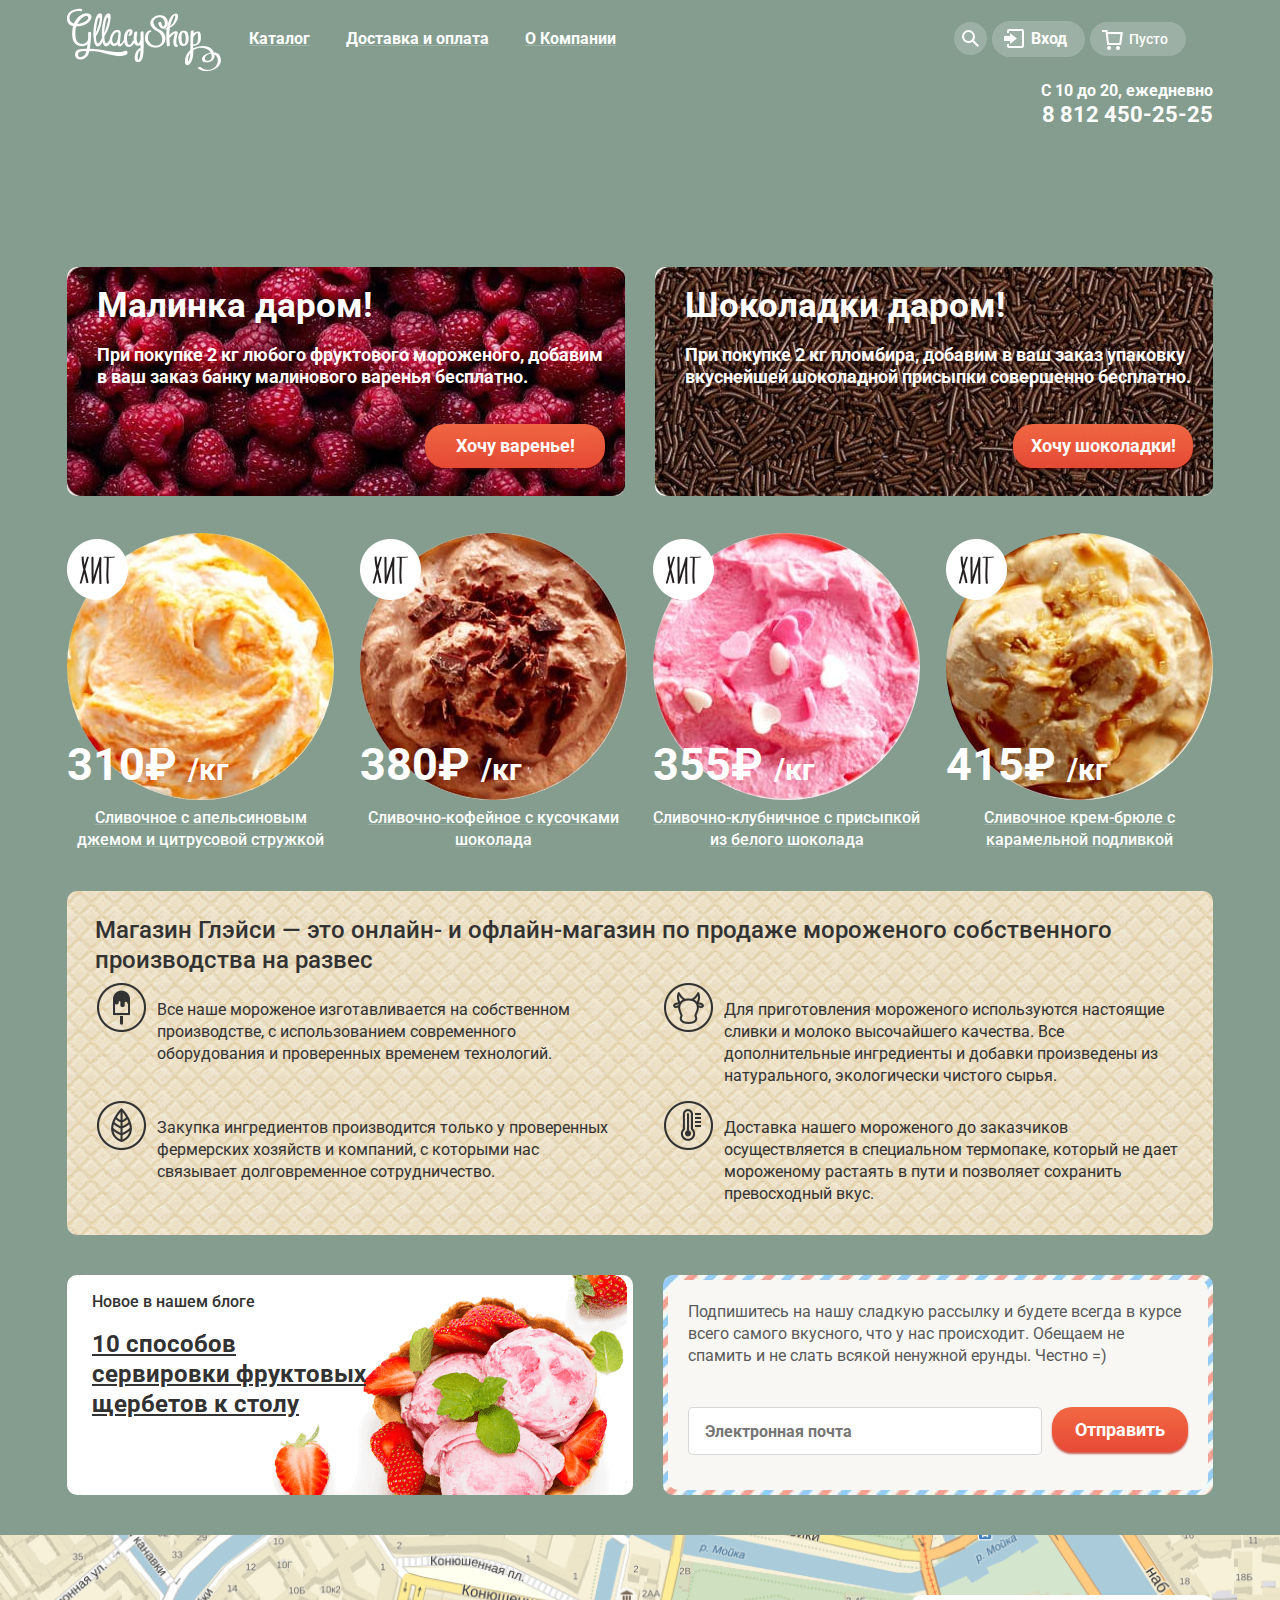
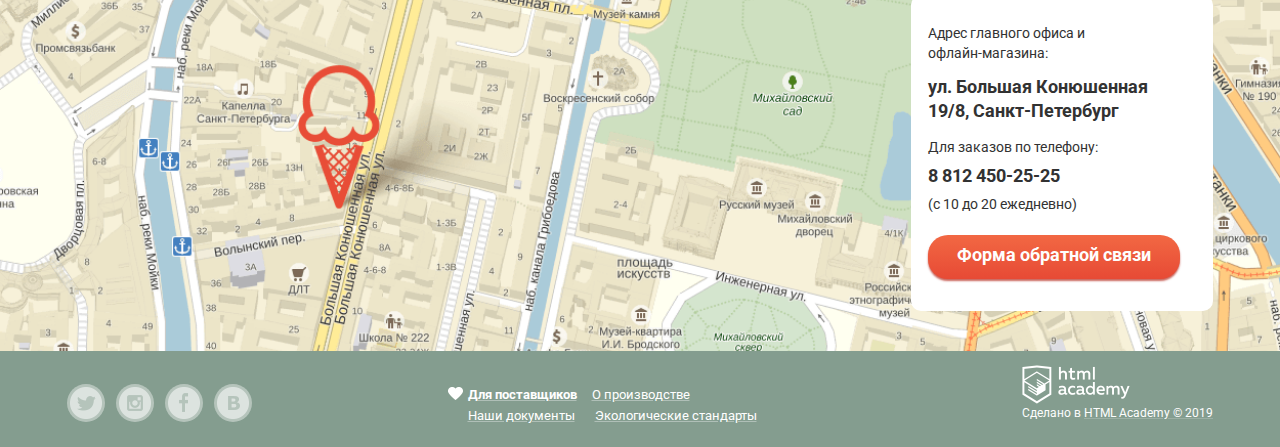
==== index.html @ c8b67b0b "Добавляет стилизацию выпадающего меню полной корзины" ====
<!DOCTYPE html>
<html lang="ru">

<head>
  <meta charset="utf-8">
  <title>HTML Academy: Глейси</title>
  <link href="https://fonts.googleapis.com/css?family=Roboto:400,500,700&display=swap&subset=cyrillic" rel="stylesheet">
  <link href="css/normalize.css" rel="stylesheet">
  <link href="css/style.css" rel="stylesheet">
</head>

<body>
  <header class="main-header">
    <h2 class="visually-hidden">Секция хедера</h2>
    <div class="container">
      <nav class="main-navigation">
        <a class="main-header-logo" href="#">
          <img src="img/logo.png" width="154" height="64" alt="Глейси">
        </a>
        <ul class="site-navigation">
          <li class="navigation-item catalog" onclick="myFunction()"><a href="#">Каталог</a>
            <ul class="catalog-list">
              <li class="catalog-list-item">
                <a class="" href="#">Новинки</a>
              </li>
              <li class="divider"></li>
              <li class="catalog-list-item">
                <a class="" href="catalog.html">Сливочное</a>
              </li>
              <li class="catalog-list-item">
                <a class="" href="#">Щербеты</a>
              </li>
              <li class="catalog-list-item">
                <a class="" href="#">Фруктовый лед</a>
              </li>
              <li class="catalog-list-item">
                <a class="" href="#">Мелорин</a>
              </li>
            </ul>
          </li>
          <li class="navigation-item"><a href="delivery.html">Доставка и оплата</a></li>
          <li class="navigation-item"><a href="company.html">О Компании</a></li>
        </ul>
        <ul class="user-navigation">
          <li class="navigation-item search"><a class="visually-hidden" href="#">Поиск</a>
            <img class="search-icon" src="img/search-icon.svg" width="17" height="17" alt="">
            <img class="search-icon-hover" src="img/search-icon-hover.svg" width="17" height="17" alt="">
            <div class="search-bar">
              <input class="search-bar-input input-default" type="text" name="search" value="" placeholder="Что ищем?">
            </div>
          </li>
          <li class="navigation-item sign-in"><a class="sign-in-text" href="#">Вход</a>
            <form class="sign-form" action="https://echo.htmlacademy.ru" method="post">
              <input class="sign-form-email input-default" type="email" name="email" value=""
                placeholder="Электронная почта">
              <input class="sign-form-password input-default" type="password" name="password" value=""
                placeholder="Пароль">
              <div class="sign-form-container">
                <a class="button sign-in-button" href="#">
                  <span class="button-text">Войти</span></a>
                <div class="sign-link-wrapper">
                  <a class="sign-form-link" href="#">Забыли пароль?</a>
                  <a class="sign-form-link" href="#">Новая регистрация</a>
                </div>
              </div>
            </form>
          </li>
          <li class="navigation-item basket"><a class="basket-link-empty" href="basket.html">Пусто</a>
          </li>
        </ul>
      </nav>
      <div class="schedule-card">
        <p class="schedule">С 10 до 20, ежедневно</p>
        <p class="header-tel">8 812 450-25-25</p>
      </div>
    </div>
  </header>
  <section class="slider">
    <h2 class="visually-hidden">Секция слайдера</h2>
    <div class="container">
      <ul class="slider-catalog">
        <li>
          <img src="#" alt="">
          <p>Крем-брюле и пломбир
            с малиновым джемом</p>
          <a class="button" href="#">Давайте оба!</a>
        </li>
      </ul>
      <ul class="slider-catalog">
        <li>
          <img src="#" alt="">
          <p>Шоколадный пломбир
            и лимонный сорбет </p>
          <a class="button" href="#">Давайте оба!</a>
        </li>
      </ul>
      <ul class="slider-catalog">
        <li>
          <img src="#" alt="">
          <p>Пломбир с помадкой
            и клубничный щербет</p>
          <a class="button" href="#">Давайте оба!</a>
        </li>
      </ul>
      <ul class="slider-controls">
        <li></li>
        <li></li>
        <li></li>
      </ul>
    </div>
  </section>
  <main>
    <section class="banners">
      <div class="container">
        <ul class="banner-catalog">
          <li class="banner-item">
            <h3 class="banner-title">Малинка даром!</h3>
            <p class="banner-text">При покупке 2 кг любого фруктового мороженого,
              добавим в ваш заказ банку малинового варенья бесплатно.
            </p>
            <a class="button banner-button" href="#">Хочу варенье!</a>
          </li>
          <li class="banner-item">
            <h3 class="banner-title">Шоколадки даром!</h3>
            <p class="banner-text">При покупке 2 кг пломбира, добавим в ваш заказ упаковку
              вкуснейшей шоколадной присыпки совершенно бесплатно.
            </p>
            <a class="button banner-button" href="#">Хочу шоколадки!</a>
          </li>
        </ul>
      </div>
    </section>
    <section class="hits">
      <h2 class="visually-hidden">Секция хитов</h2>
      <div class="container">
        <ul class="hits-catalog">
          <li class="hit-item">
            <img class="icecream-image" src="img/icecream-1.jpg" width="267" height="267" alt="">
            <div class="price-tag">
              <p class="hit-price">310<span class="hit-ruble-icon">₽</span>
                <span class="hit-kg-icon">/кг</span></p>
              <img class="hit-icon" src="img/hit-icon.svg" width="61" height="61" alt="">
            </div>
            <p class="hit-text">Сливочное с апельсиновым джемом и
              цитрусовой стружкой</p>
          </li>
          <li class="hit-item">
            <img class="icecream-image" src="img/icecream-2.jpg" width="267" height="267" alt="">
            <div class="price-tag">
              <p class="hit-price">380<span class="hit-ruble-icon">₽</span>
                <span class="hit-kg-icon">/кг</span></p>
              <img class="hit-icon" src="img/hit-icon.svg" width="61" height="61" alt="">
            </div>
            <p class="hit-text">Сливочно-кофейное с кусочками шоколада </p>
          </li>
          <li class="hit-item">
            <img class="icecream-image" src="img/icecream-3.jpg" width="267" height="267" alt="">
            <div class="price-tag">
              <p class="hit-price">355<span class="hit-ruble-icon">₽</span>
                <span class="hit-kg-icon">/кг</span></p>
              <img class="hit-icon" src="img/hit-icon.svg" width="61" height="61" alt="">
            </div>
            <p class="hit-text">Сливочно-клубничное с присыпкой из
              белого шоколада</p>
          </li>
          <li class="hit-item">
            <img class="icecream-image" src="img/icecream-4.jpg" width="267" height="267" alt="">
            <div class="price-tag">
              <p class="hit-price">415<span class="hit-ruble-icon">₽</span>
                <span class="hit-kg-icon">/кг</span></p>
              <img class="hit-icon" src="img/hit-icon.svg" width="61" height="61" alt="">
            </div>
            <p class="hit-text">Сливочное крем-брюле с карамельной
              подливкой</p>
          </li>
        </ul>
      </div>
    </section>
    <section class="seo">
      <h2 class="visually-hidden">Секция SEO</h2>
      <div class="container">
        <div class="seo-wrapper">
          <p class="seo-title">Магазин Глэйси — это онлайн- и офлайн-магазин по продаже мороженого
            собственного производства на развес</p>
          <ul class="seo-features-list">
            <li class="feature-item">
              <img class="seo-feature-icon" src="img/icecream-icon.svg" width="49" height="49" alt="">
              <p class="feature-description">Все наше мороженое изготавливается
                на собственном производстве, с использованием современного оборудования
                и проверенных временем технологий.</p>
            </li>
            <li class="feature-item">
              <img class="seo-feature-icon" src="img/cow-icon.svg" width="49" height="49" alt="">
              <p class="feature-description">Для приготовления мороженого используются
                настоящие сливки и молоко высочайшего качества. Все дополнительные
                ингредиенты и добавки произведены из натурального, экологически
                чистого сырья.</p>
            </li>
            <li class="feature-item">
              <img class="seo-feature-icon" src="img/leaf-icon.svg" width="49" height="49" alt="">
              <p class="feature-description">Закупка ингредиентов производится только
                у проверенных фермерских хозяйств и компаний, с которыми нас связывает
                долговременное сотрудничество.</p>
            </li>
            <li class="feature-item">
              <img class="seo-feature-icon" src="img/thermo-icon.svg" width="49" height="49" alt="">
              <p class="feature-description">Доставка нашего мороженого до заказчиков
                осуществляется в специальном термопаке, который не дает мороженому
                растаять в пути и позволяет сохранить превосходный вкус.</p>
            </li>
          </ul>
        </div>
      </div>
    </section>
    <section class="blog-mailing">
      <h2 class="visually-hidden">Секция новостей и подписки</h2>
      <div class="container">
        <div class="blog-list">
          <aside class="blog-news">
            <p class="blog-title">Новое в нашем блоге</p>
            <a class="blog-news-title" href="#">10 способов сервировки
              фруктовых щербетов к
              столу
            </a>
          </aside>
          <aside class="mailing">
            <div class="mailing-bg">
              <p class="mailing-text">Подпишитесь на нашу сладкую рассылку и будете всегда в курсе всего самого
                вкусного, что у нас происходит. Обещаем не спамить и не слать всякой
                ненужной ерунды. Честно =)
              </p>
              <form class="mailing-signup">
                <label for="mailing-email"></label>
                <input id="mailing-email" class="mailing-signup-input input-default" type="email" name="email"
                  placeholder="Электронная почта">
                <a class="button mailing-button" href="#">Отправить</a>
              </form>
            </div>
          </aside>
        </div>
      </div>
    </section>
    <section class="contacts">
      <h2 class="visually-hidden">Секция контактов</h2>
      <div class="map"></div>
      <div class="container business-card-aligner">
        <div class="business-card">
          <p class="card-adresstext">Адрес главного офиса
            и офлайн-магазина:</p>
          <p class="card-adress">ул. Большая Конюшенная<br> 19/8, Санкт-Петербург</p>
          <p class="card-teltext">Для заказов по телефону:</p>
          <a class="card-tel" href="tel:8-812-450-25-25">8 812 450-25-25</a>
          <p class="card-schedule">(с 10 до 20 ежедневно)</p>
          <a class="button modal-writeus" href="#" onclick="on()">Форма обратной связи</a>
        </div>
      </div>
    </section>
  </main>
  <footer class="main-footer">
    <div class="container container-spacebetween">
      <ul class="social-button-list">
        <li class="social-button-container">
          <a class="social-button" href="#">
            <img src="img/twitter-icon.svg" width="32" height="32" alt="">
            <span class="visually-hidden">Твиттер</span>
          </a>
        </li>
        <li class="social-button-container">
          <a class="social-button" href="#">
            <img src="img/insta-icon.svg" width="32" height="32" alt="">
            <span class="visually-hidden">Инстаграм</span>
          </a>
        </li>
        <li class="social-button-container">
          <a class="social-button" href="#">
            <img src="img/fb-icon.svg" width="32" height="32" alt="">
            <span class="visually-hidden">Фейсбук</span>
          </a>
        </li>
        <li class="social-button-container">
          <a class="social-button" href="#">
            <img src="img/vk-icon.svg" width="32" height="32" alt="">
            <span class="visually-hidden">Вконтакте</span>
          </a>
        </li>
      </ul>
      <ul class="menu">
        <li class="menu-item"><a class="link-default" href="#">Для поставщиков</a></li>
        <li class="menu-item"><a class="link-default" href="#">О производстве</a></li>
        <li class="menu-item"><a class="link-default" href="#">Наши документы</a></li>
        <li class="menu-item"><a class="link-default" href="#">Экологические стандарты</a></li>
      </ul>
      <div class="made-in">
        <img src="img/logo-htmlacademy.svg" width="108" height="39" alt="">
        <p class="made-in-text">Сделано в
          <span class="made-in-htmlacademy">HTML Academy © 2019</span>
        </p>
      </div>
    </div>
  </footer>
  <div class="overlay" onclick="off()">

    <div class="modal">
      <div class="container">
        <div class="modal-title-wrapper">
          <h2 class="modal-title">Мы обязательно вам ответим!</h2>
          <button class="modal-close" type="button" aria-label="Закрыть форму обратной связи"
          onclick="modalClose()">
            <img src="img/close-cross.svg" width="18" height="17" alt="">
          </button>
        </div>
        <form class="writeus-form" action="https://echo.htmlacademy.ru" method="post">
          <p class="writeus-item">
            <input id="writeus-name" class="writeus-item-name input-default" type="text" name="name" value=""
              placeholder="Как вас зовут?">
          </p>
          <p class="writeus-item">
            <input id="writeus-email" class="writeus-item-email input-default" type="email" name="email" value=""
              placeholder="Ваша почта для ответа?">
          </p>
          <p class="writeus-item">
            <input id="writeus-emailtext" class="writeus-item-text input-default" type="text" name="email-text" value=""
              placeholder="Напишите что-нибудь...">
          </p>
          <a class="button writeus-button" href="#">Отправить</a>
        </form>
      </div>
    </div>
  </div>
  <script src="js/script.js"></script>
</body>

</html>
---- css/style.css ----
/*  */
/* Основные правила */

body {
  margin: 0 auto;
  padding: 0;

  font-family: "Roboto", Arial, sans-serif;
  font-size: 16px;
  font-weight: 400;
  line-height: 24px;
  color: #ffffff;

  background-color: #849d8f;
}

a {
  text-decoration: none;
}

/*  */
/* Visually hidden */

.visually-hidden {
  position: absolute;
  clip: rect(0 0 0 0);
  width: 1px;
  height: 1px;
  margin: -1px;
}

/*  */
/* Стили контейнеров */
.container {
  width: 1146px;
  margin: 0 auto;
  padding: 0 27px;
}

.container-flex {
  display: flex;
}

.container-spacebetween {
  display: flex;
  justify-content: space-between;
}
/*  */

/*  */
/* Раздел навигации */
.main-header {
  margin-bottom: 140px;
}

.main-navigation {
  display: flex;
  /* flex-direction: row;
  justify-content: space-between; */

  width: 1146px;
  /* height: 154px; */
  margin: 0;
  padding: 0;
  padding-top: 8px;
}

.main-header-logo {
  margin-right: 10px;
}

.site-navigation,
.catalog-list,
.user-navigation {
  margin: 0;
  padding: 0;

  list-style: none;
}

.site-navigation {
  display: flex;
  align-items: center;

  margin-right: 320px;
  margin-bottom: 10px;

  font-size: 16px;
  font-weight: 700;
  line-height: 18px;
}

.navigation-item {
  margin: 0;
  margin-top: 5px;
  margin-bottom: 5px;
  padding: 0;
  padding-top: 5px;
  padding-bottom: 5px;
}

.catalog:hover {
  text-decoration: none;

  background-color: #f7f6f3;
  border-radius: 25px;
}

.catalog:hover > a {
  color: #000000;
}

.catalog:hover .catalog-list {
  display: block;
}

.catalog:focus,
.catalog:active  {
  box-shadow: inset 0 2px 1px #696969;
  background-color: #ededed;
  background-color: #f8f7f4;
}

.catalog {
  position: relative;
}

.catalog-list {
  display: none;
  position: absolute;
  top: 30px;
  left: 0;

  width: 143px;
  margin-top: 5px;
  /* height: 171px; */

  box-shadow: 0 20px 20px rgba(0, 0, 0, 0.4);
  background-color: #f8f7f4;
  border-radius: 5px;

  z-index: 1;
}

.show {
  display: block;
}

.catalog-list .catalog-list-item {
  margin-right: 5px;
  margin-left: 5px;
  padding-top: 8px;
  padding-right: 20px;
  padding-left: 20px;
  padding-bottom: 8px;
}

.catalog-list-item a {
  font-size: 14px;
  font-weight: 400;
  line-height: 16px;

  color: #000000;
}

.catalog-list-item:first-child {
  border-bottom: 1px solid #e9e9e9;
}

.catalog-list-item:first-child a {
  font-weight: 700;
}

.catalog-list-item:hover {
  background-color: #fbded7;
  border-radius: 5px;
}

.catalog-list-item:focus {
  background-color: #f6b5a5;
  border-radius: 5px;
}

.catalog-list .catalog-list-item-current {
  padding-top: 8px;
  padding-bottom: 8px;

  background-color: #d07058;
}

.catalog-list-item-current a {
  padding-top: 8px;
  padding-right: 20px;
  padding-left: 20px;
  padding-bottom: 8px;

  font-size: 14px;
  font-weight: 400;
  line-height: 16px;

  color: #ffffff;
}

.navigation-item {
  padding-left: 18px;
  padding-right: 18px;

  text-decoration: underline;
  text-decoration-color: rgba(255, 255, 255, 0.2);
}

.navigation-item-current {
  text-decoration: none;

  background-color: #d07058;
  border-radius: 25px;
}

.user-navigation {
  display: flex;
  align-items: center;
  flex-wrap: wrap;

  margin-bottom: 10px;

  font-size: 14px;
  font-weight: 500;
  line-height: 16px;
}

/*  */
/* Кнопка поиска */
.search {
  position: relative;

  width: 33px;
  height: 33px;
  margin: 0;
  padding: 0;

  border-radius: 50%;
  background-color:rgba(255, 255, 255, 0.2);
}

.search-icon,
.search-icon-hover {
  padding-top: 8px;
  padding-left: 8px;
}

.search-icon-hover {
  display: none;
}

.search:hover {
  background-color: #f8f7f4;
}

.search:hover .search-icon {
  display: none;
}

.search:hover .search-icon-hover {
  display: block;
}

.search:hover .search-bar {
  display: block;
}

.search-bar {
  display: none;
  position: absolute;
  top: 37px;
  right: 0;

  width: 341px;
  height: 84px;

  box-shadow: 0 20px 20px rgba(0, 0, 0, 0.4);
  background-color: #f8f7f4;
  border-radius: 5px;
}

.search-bar-input {
  width: 301px;
  height: 44px;
  margin: 0;
  margin-top: 15px;
  margin-right: 10px;
  margin-bottom: 15px;
  margin-left: 10px;
  padding: 0;
  padding-left: 15px;

  font-size: 14px;
  font-weight: 400;
  line-height: 24px;
  color: rgba(157, 177, 165, 0.2);

  border: 1px solid #d3d3d2;
  background-color: #ffffff;
  border-radius: 5px;
}
/*  */

/*  */
/* Форма входа */
.sign-in {
  position: relative;
  margin-left: 5px;
  padding-top: 9px;
  padding-bottom: 9px;

  text-decoration: none;

  border-radius: 25px;
  background-color:rgba(255, 255, 255, 0.2);
}

.sign-in > a {
  margin: 0;
  padding: 0;
  padding-left: 21px;

  font-size: 14px;
  font-weight: 500;
  line-height: 16px;
  color: #ffffff;
}

.sign-in .sign-in-text::before {
  position: absolute;
  top: 8px;
  left: 12px;

  content: url("../img/entry-icon.svg");
}

.sign-in:hover {
  background-color: #f8f7f4;
}

.sign-in:hover > a {
  color: #323232;
}

.sign-in:hover .sign-in-text::before {
  content: url("../img/entry-icon-hover.svg");
}

.sign-in:hover .sign-form {
  display: flex;
}

.sign-form {
  display: none;
  flex-direction: column;
  position: absolute;
  top: 40px;
  left: -187px;

  width: 277px;
  height: 214px;

  box-shadow: 0 20px 20px rgba(0, 0, 0, 0.4);
  background-color: #f8f7f4;
  border-radius: 10px;
}

.sign-form-email {
  width: 226px;
  height: 39px;
  margin-top: 20px;
  margin-left: 20px;
  padding-top: 5px;
  padding-left: 15px;

  border: 1px solid #d3d3d2;
  background-color: #ffffff;
  border-radius: 5px;
}

.sign-form-password {
  width: 226px;
  height: 39px;
  margin-top: 20px;
  margin-left: 20px;
  padding-top: 5px;
  padding-left: 15px;

  border: 1px solid #d3d3d2;
  background-color: #ffffff;
  border-radius: 5px;
}

.sign-form-container {
  display: flex;
  flex-direction: row;
  justify-content: flex-start;
}

.button {
  display: block;
  width: 100px;
  /* height: 40px; */

  vertical-align: middle;
  text-align: center;
  line-height: 38px;
  /* box-shadow: 0 1px 2px #ac1000; */
  background-color: #e84d37;
  /* background-image: linear-gradient(to top, #e74a35 0%, #f26843 100%); */

  box-shadow: 0 2px 2px rgba(172, 16, 0, 0.64);
  background-color: #ffffff;
  background-image: linear-gradient(to top, #e74a35 0%, #f26843 100%);
  border-radius: 20px;
}

.sign-link-wrapper {
  display: flex;
  flex-direction: column;

  margin-top: 12px;
}
/* Общие стили для кнопок */
.button:hover {
  box-shadow: 0 2px 2px #ac1000;
  background-color: rgba(255, 255, 255, 0.2);
  background-color: #ffffff;
  background-image: linear-gradient(to top, #e74a35 0%, #f26843 100%);
}

.button:active {
  box-shadow: inset 0 2px 2px #942718;
  background-color: rgba(0, 0, 0, 0.07);
  background-color: #ffffff;
  background-image: linear-gradient(to top, #f26843 0%, #e74a35 100%);
}

.sign-in-button {
  align-self: flex-start;
  height: 38px;
  margin: 0;
  margin-top: 15px;
  margin-right: 20px;
  margin-left: 20px;
  padding: 0;

  line-height: 38px;
}

.button-text {
  font-size: 18px;
  font-weight: 700;
  line-height: 38px;
  color: #fefefe;
}

.sign-form-link {
  font-size: 13px;
  font-weight: 400;
  line-height: 24px;
  color: #323232;

  text-decoration: underline;
  text-decoration-color: rgba(0, 0, 0, 0.2);
}

/*  */

/*  */
/* Форма корзины */
.basket {
  position: relative;
  margin-left: 5px;
  padding-top: 9px;
  padding-bottom: 9px;

  text-decoration: none;

  border-radius: 25px;
  background-color:rgba(255, 255, 255, 0.2);
}

.full-basket {
  background-color: #f7f6f3;
}

.basket .basket-link-empty {
  margin: 0;
  padding: 0;
  padding-left: 21px;

  font-size: 14px;
  font-weight: 500;
  line-height: 16px;
  color: #ffffff;
}

.basket .basket-link-empty::before {
  position: absolute;
  top: 8px;
  left: 12px;

  content: url("../img/basket-icon.svg");
}

.basket .basket-link-full {
  margin: 0;
  padding: 0;
  padding-left: 21px;

  font-size: 14px;
  font-weight: 500;
  line-height: 16px;
  color: #323232;
}

.basket .basket-link-full::before {
  position: absolute;
  top: 8px;
  left: 12px;

  content: url("../img/basket-full-icon.svg");
}

.basket:hover .basket-full-form{
  display: flex;
}

.basket-full-form {
  display: none;
  flex-direction: column;
  position: absolute;
  top: 38px;
  left: -424px;

  width: 539px;
  height: 202px;
  padding-top: 20px;
  padding-bottom: 20px;

  box-shadow: 0 20px 20px rgba(0, 0, 0, 0.4);
  background-color: #f8f7f4;
  border-radius: 5px;
}

.basket-list {
  display: flex;
  flex-direction: column;

  margin-right: 14px;
  margin-bottom: 16px;
  margin-left: 14px;

  border-bottom: 1px solid #e9e9e9;
}

.basket-list-item {
  position: relative;
  display: flex;
  align-items: center;

  width: 485px;
  /* height: 33px; */
  padding-bottom: 5px;
}

.basket-item-small {
  margin-right: 14px;
}

.basket-list-item::before {
  position: absolute;
  content: url("../img/small-cross.png");

  top: 15px;
  left: -25px;

  width: 11px;
  height: 11px;
}

.basket-item-description {
  width: 220px;
  margin-right: 32px;
}

.basket-item-kg {
  margin-right: 29px;
}

.basket-item-description,
.basket-item-kg,
.price-per-kg,
.item-total-price {
  font-size: 13px;
  font-weight: 400;
  line-height: 16px;
  color: #323232;
}

.price-per-kg {
  color: #999999;
}

.basket-price-total {
  align-self: flex-end;
  margin: 0;
  margin-right: 16px;
  padding: 0;
  padding-bottom: 15px;

  font-size: 15px;
  font-weight: 700;
  line-height: 18px;
  color: #323232;
}

.basket:hover > a {
  color: #000000;
}

.basket-button {
  align-self: flex-end;

  width: 170px;
  margin-right: 14px;
  padding: 0;
  padding-bottom: 6px;
}

/*  */

.navigation-item > a {
  font-size: 16px;
  font-weight: 700;
  line-height: 18px;
  color: #ffffff;
}

.schedule-card {
  display: flex;
  flex-direction: column;
  align-items: flex-end;
}

.schedule {
  margin: 0;
  padding: 0;

  font-weight: 700;
}

.header-tel {
  margin: 0;
  padding: 0;

  font-size: 22px;
  font-weight: 700;
  line-height: 24px;
}

/* Раздел слайдера */
.slider {
  display: none;
}

/* Раздел баннеров */
.banner-catalog {
  display: flex;

  margin: 0;
  margin-bottom: 37px;
  padding: 0;

  list-style: none;
}

.banner-title {
  margin: 0;
  padding: 0;
  padding-top: 18px;
  padding-bottom: 18px;

  font-size: 35px;
  font-weight: 700;
  line-height: 41px;
}

.banner-item {
  display: flex;
  flex-direction: column;

  width: 560px;
  height: 229px;
  padding-left: 30px;

  border-radius: 10px;
}

.banner-item:first-child {
  margin-right: 30px;

  background-color: #d02452;
  background-image: url("../img/raspberry-bg.jpg");
  background-size: cover;
  background-repeat: no-repeat;
}

.banner-item:last-child {
  background-color: #6e4229;
  background-image: url("../img/chocolate-bg.jpg");
  background-size: cover;
  background-repeat: no-repeat;
}

.banner-text {
  width: 514px;
  height: 40px;

  margin: 0;
  padding: 0;
  padding-bottom: 40px;

  font-size: 18px;
  font-weight: 700;
  line-height: 22px;
}

.banner-button {
  align-self: flex-end;

  width: 150px;
  /* height: 46px; */
  margin-right: 20px;
  padding-top: 10px;
  padding-right: 15px;
  padding-bottom: 10px;
  padding-left: 15px;

  font-size: 18px;
  font-weight: 700;
  line-height: 24px;
  text-decoration: none;
  color: #ffffff;

  box-shadow: 0 2px 2px rgba(85, 8, 0, 0.54);
  background-color: #ffffff;
  background-image: linear-gradient(to top, #e74a35 0%, #f26843 100%);
  opacity: 0.99;
}

.banner-button:hover {
  box-shadow: 0 1px 2px #ac1000;
  background-color: rgba(255, 255, 255, 0.2);
  background-color: #ffffff;
  background-image: linear-gradient(to top, #e74a35 0%, #f26843 100%);
}

.banner-button:active {
  box-shadow: inset 0 2px 2px #942718;
  background-color: rgba(0, 0, 0, 0.07);
  background-color: #ffffff;
  background-image: linear-gradient(to top, #f26843 0%, #e74a35 100%);
}

/* Раздел хитов */
.hits-catalog {
  display: flex;

  margin: 0;
  padding: 0;
  margin-bottom: 40px;

  list-style: none;
}

.hit-item {
  margin-right: 26px;
}

.price-tag {
  position: relative;
}

.hit-price {
  position: absolute;
  top: -65px;

  margin: 0;
  padding: 0;

  font-size: 45px;
  font-weight: 700;
  line-height: 45px;
  color: #ffffff;
}

.hit-kg-icon,
.hit-ruble-icon {
  font-size: 30px;
  font-weight: 700;
  line-height: 45px;
  color: #ffffff;
}

.hit-ruble-icon {
  font-size: 45px;
}

.hit-text {
  margin: 0;
  padding: 0;

  font-size: 16px;
  font-weight: 500;
  line-height: 22px;
  color: #ffffff;

  text-align: center;
  text-decoration: underline;
  text-decoration-color: rgba(255, 255, 255, 0.2);
}

.icecream-image {
  border-radius: 50%;
}

.hit-icon {
  position: absolute;
  top: -268px;
}

/* Общие стили для ссылок */
.link-default {
  /* font-size: 16px;
  font-weight: 500;
  line-height: 18px; */
  color: #ffffff;

  text-decoration: underline;
  text-decoration-color: rgba(255, 255, 255, 0.2);
}

.link-default:hover,
.link-default:active {
  /* font-size: 16px;
  font-weight: 500;
  line-height: 18px; */
  color: #ffbc9e;

  text-decoration: underline;
  text-decoration-color: rgba(255, 188, 158, 0.2);
}

.link-form-default {
  /* font-size: 16px;
  font-weight: 500;
  line-height: 18px; */
  color: #323232;

  text-decoration: underline;
  text-decoration-color: rgba(50, 50, 50, 0.2);
}

.link-form-default:hover,
.link-form-default:active {
  /* font-size: 16px;
  font-weight: 500;
  line-height: 18px; */
  color: #e84d37;

  text-decoration: underline;
  text-decoration-color: rgba(232, 77, 55, 0.2);
}

/* Общие стили для полей ввода */
.input-default {
  font-size: 16px;
  font-weight: 400;
  line-height: 24px;
  color: #999999;

  border: 1px solid rgba(178, 178, 178, 0.52);
  background-color: #ffffff;
}

.input-default:hover {
  border: 2px solid rgba(154, 154, 154, 0.52);
}

.input-default:focus {
  border: 2px solid rgba(46, 136, 228, 0.52);
}

.input-default:valid {
  font-size: 16px;
  font-weight: 700;
  line-height: 24px;
  color: #323232;

  border: 1px solid rgba(178, 178, 178, 0.52);
}


/* Раздел SEO */
.seo {
  margin-bottom: 40px;
}

.seo-wrapper {
  padding-left: 10px;

  background-color: #f1e7d0;
  background-image: url("../img/wafer-bg.jpg");
  background-repeat: repeat;
  border-radius: 10px;
}

.seo-title {
  margin: 0;
  padding: 0;
  padding-top: 24px;
  padding-bottom: 24px;
  padding-left: 18px;

  font-size: 24px;
  font-weight: 500;
  line-height: 30px;
  color: #323232;
}

.seo-features-list {
  display: flex;
  flex-wrap: wrap;

  margin: 0;
  padding: 0;

  list-style: none;
}

.feature-item {
  position: relative;

  width: 514px;
  margin-right: 33px;
  margin-bottom: 30px;
  margin-left: 20px;
}

.seo-feature-icon {
  position: absolute;
  top: -16px;
}

.feature-description {
  margin: 0;
  padding: 0;
  padding-left: 60px;

  font-size: 16px;
  font-weight: 400;
  line-height: 22px;
  color: #323232;
}

/* Раздел блога */
.blog-mailing {
  margin-bottom: 40px;
}

.blog-list {
  display: flex;
}

.blog-news {
  width: 560px;
  height: 220px;
  margin-right: 30px;
  padding-left: 25px;

  background-color: #ffffff;
  background-image: url("../img/strawberry-bg.png");
  background-repeat: no-repeat;
  border-radius: 10px;
}

.blog-title {
  font-size: 16px;
  font-weight: 500;
  line-height: 22px;
  color: #323232;
}

.blog-news-title {
  display: block;

  width: 282px;

  font-size: 24px;
  font-weight: 700;
  line-height: 30px;
  color: #323232;

  text-decoration: underline;
}

/* Раздел рассылки */
.mailing {
  display: flex;
  width: 560px;
  padding-top: 5px;
  padding-right: 5px;
  padding-bottom: 5px;
  padding-left: 5px;

  background-image: url("../img/mailing-bg.jpg");
  background-position: 50% 50%;
  background-repeat: no-repeat;
  border-radius: 10px;
}

.mailing-bg {
  width: 500px;
  /* height: 211px; */
  padding-top: 5px;
  padding-right: 20px;
  padding-bottom: 5px;
  padding-left: 20px;

  background-color: #f8f7f4;

  border-radius: 10px;
}

.mailing-signup {
  display: flex;
  flex-direction: row;
  justify-content: flex-start;

  margin-top: 40px;
}

.mailing-text {
  font-size: 16px;
  font-weight: 400;
  line-height: 22px;
  color: #5a5a5a;
}

.mailing-signup-input {
  width: 352px;
  height: 44px;
  margin-right: 10px;
  padding-left: 16px;

  border: 1px solid rgba(178, 178, 178, 0.52);
  background-color: #ffffff;
  border-radius: 5px;
}

.mailing-button {
  height: 20px;
  padding-top: 11px;
  padding-right: 20px;
  padding-bottom: 14px;
  padding-left: 20px;

  font-size: 18px;
  font-weight: 700;
  line-height: 24px;
  color: #fefefe;
}

/* Раздел хлебных крошек */
.breadcrumbs-list {
  display: flex;
  justify-content: space-between;

  width: 220px;
  margin: 0;
  padding: 0;

  list-style: none;
}

.breadcrumbs-item {
  font-size: 14px;
  font-weight: 400;
  line-height: 16px;
  color: #ffffff;

  text-decoration: underline;
  text-decoration-color: rgba(255, 255, 255, 0.2);
}

.breadcrumbs-item::after {
  content: "»";
  padding: 0 5px;

  line-height: 16px;

  text-decoration: none;
}

.breadcrumbs-item:last-child {
  text-decoration: none;
}

.breadcrumbs-item:last-child::after {
  display: none;
}

/* Раздел фильтров */
.filters {
  margin-bottom: 40px;
}

.filters-sorting,
.filters-pricing,
.fat-title,
.filler-title {
  font-size: 14px;
  font-weight: 500;
  line-height: 16px;
  color: #ffffff;
}

.filters-sorting-select {
  padding-left: 10px;

  font-size: 16px;
  font-weight: 500;
  line-height: 18px;
  color: #ffffff;

  width: 194px;
  height: 37px;

  background-color: rgba(157, 177, 165, 0.8);
  border: none;
  border-radius: 25px;
}

.filters-sorting-select:hover {
  color: #000000;
}

/* .filters-sorting-select:after {
  position: absolute;
  content: "";
  top: 14px;
  right: 10px;

  width: 0;
  height: 0;
  border: 6px solid transparent;
  border-color: #fff transparent transparent transparent;
} */

/* .sorting-option {
  font-size: 16px;
  font-weight: 500;
  line-height: 18px;
  color: #ffffff;
} */

.filters-fat-list,
.filler-list {
  margin: 0;
  padding: 0;

  list-style: none;
}

.radio-container,
.checkbox-container {
  font-size: 16px;
  font-weight: 500;
  line-height: 18px;
  color: #ffffff;
}

.filters-button {
  width: 144px;
  height: 36px;

  font-size: 16px;
  font-weight: 500;
  line-height: 18px;
  color: #ffffff;

  border: 2px solid #ffffff;
  background-color: #9cb0a4;
  border-radius: 25px;
}

.filters-button:hover {
  color: #323232;

  border: none;
  background-color: #fbfcfc;
}

.filters-button:active {
  color: #323232;

  box-shadow: inset 0 2px 1px #696969;
  background-color: #ededed;
}

/* Раздел каталога */
.goods-list {
  display: flex;
  flex-wrap: wrap;

  margin: 0;
  padding: 0;

  list-style: none;
}

.good-item {
  position: relative;
  width: 267px;

  margin: 0;
  margin-right: 26px;
  margin-bottom: 41px;
  padding: 0;
}

.good-item:nth-child(4n) {
  margin-right: 0;
}

.good-item:hover .item-card,
.good-item:hover .quick-view-button {
  display: block;
}

.item-card {
  display: none;
  position: absolute;
  top: -6px;
  left: -14px;

  width: 293px;
  height: 405px;

  box-shadow: 0 20px 20px rgba(0, 0, 0, 0.4);
  background-color: rgba(248, 247, 244, 0.2);
  border-radius: 5px;

  z-index: 1;
}

.quick-view-button {
  display: none;
  position: absolute;
  top: 335px;
  left: 50px;

  width: 200px;
  height: 44px;

  font-size: 18px;
  font-weight: 700;
  line-height: 38px;
  color: #fefefe;
  text-align: center;
}

/* Раздел пагинации */
.pagination-list {
  display: flex;
  justify-content: flex-end;

  margin: 0;
  margin-bottom: 18px;
  padding: 0;
  padding-bottom: 33px;

  list-style: none;

  border-bottom: 1px solid rgba(255, 255, 255, 0.3);
}

.pagination-item {
  display: block;

  padding: 9px 13px;

  font-size: 16px;
  font-weight: 500;
  line-height: 18px;
  color: #ffffff;
}

.pagination-cover {
  margin-right: 5px;
}

.pagination-item,
.pagination-cover:last-child {
  margin-right: 0;
}

.pagination-item:hover:not(.pagination-item-current) {
  background-color: rgba(255, 255, 255, 0.2);
  border-radius: 50%;
}

.pagination-item-current {
  display: block;
  vertical-align: middle;

  background-color: #ffffff;
  color: #323232;
  border-radius: 50%;
}

.pagination-item-disabled {
  /* cursor: not-allowed; */
  pointer-events: none;

  opacity: 0.2;
}

/* Раздел контактов */
.contacts {
  height: 430px;
  /* margin-bottom: 20px; */
}

.map {
  position: absolute;
  z-index: -1;

  width: 100%;
  height: 416px;
  margin: 0;
  padding: 0;

  background-image: url("../img/map.png");
  background-repeat: no-repeat;
  background-size: cover;
  background-position: 50%;
}

.business-card {
  display: flex;
  flex-direction: column;

  position: relative;
  z-index: 1;

  width: 268px;
  min-height: 260px;
  margin-top: 60px;
  padding: 28px 17px;

  background-color: #ffffff;
  border-radius: 10px;
}

.business-card-aligner {
  display: flex;
  justify-content: flex-end;
}

.card-adresstext {
  width: 158px;

  margin: 0;
  padding: 0;
  padding-bottom: 12px;

  font-size: 14px;
  font-weight: 400;
  line-height: 20px;
  color: #323232;
}

.card-adress {
  margin: 0;
  padding: 0;
  padding-bottom: 14px;

  font-size: 18px;
  font-weight: 700;
  line-height: 24px;
  color: #323232;
}

.card-teltext {
  margin: 0;
  padding: 0;
  padding-bottom: 8px;

  font-size: 14px;
  font-weight: 400;
  line-height: 20px;
  color: #323232;
}

.card-tel {
  margin: 0;
  padding: 0;
  padding-bottom: 6px;

  font-size: 18px;
  font-weight: 700;
  line-height: 22px;
  color: #323232;
}

.card-schedule {
  margin: 0;
  padding: 0;
  padding-bottom: 20px;

  font-size: 14px;
  font-weight: 400;
  line-height: 22px;
  color: #323232;
}

.modal-writeus {
  width: 252px;
  height: 28px;
  margin: 0;
  padding: 0;
  padding-top: 8px;
  padding-bottom: 8px;

  text-align: center;
  font-size: 18px;
  font-weight: 700;
  line-height: 24px;
  color: #fefefe;

  background-color: #ed5a3c;
}

/*  */
/* Раздел футера */
.main-footer {
  margin-bottom: 25px;
}

.main-footer .container-spacebetween {
  align-items: flex-end;
}

/* Раздел социальных сетей */
.social-button-list {
  display: flex;
  align-items: center;

  margin: 0;
  padding: 0;

  list-style: none;
}

.social-button-container {
  width: 32px;
  height: 32px;
  margin: 0;
  margin-right: 11px;
  padding: 0;
  padding: 3px;

  opacity: 0.8;
  background-color:rgba(255, 255, 255, 0.5);
  border-radius: 50%;
}

.social-button-container:hover {
  opacity: 1;
  background-color:rgba(255, 255, 255, 0.7);
}

.social-button-container:active {
  opacity: 0.7;
  background-color: #e9e9e9;
}

/* Раздел меню */
.menu {
  position: relative;
  display: flex;
  flex-wrap: wrap;
  align-items: center;

  width: 350px;
  height: 36px;
  margin: 0;
  padding: 0;

  list-style: none
}

.menu-item:first-child {
  margin-right: 15px;

  font-size: 13px;
  font-weight: 700;
  line-height: 18px;
  color: #ffffff;
}

.menu-item:first-child::before {
  position: absolute;
  content: url("../img/heart-icon.svg");

  top: 1px;
  left: -20px;
}

.menu-item {
  margin: 0;
  margin-right: 20px;
  margin-bottom: 3px;
  padding: 0;

  font-size: 13px;
  font-weight: 400;
  line-height: 18px;
  color: #ffffff;

  text-decoration: underline;
  text-decoration-color: rgba(255, 255, 255, 0.2);
}

/* Раздел мейдин */
.made-in {
  display: flex;
  flex-direction: column;
}

.made-in-text,
.made-in-htmlacademy {
  margin: 0;
  padding: 0;

  font-size: 12px;
  font-weight: 400;
  line-height: 18px;
  color: #fefefe;
}

.made-in-htmlacademy {
  text-decoration: underline;
  text-decoration-color: rgba(255, 255, 255, 0.2);
}

/* Раздел модального окна */
.modal {
  /* display: block; */
  display: none;
  position: fixed;
  top: 337px;
  left: 50%;

  width: 478px;
  height: 443px;
  margin: 0;
  margin-left: -239px;
  padding: 0;

  background-color: #f8f7f4;
  border-radius: 5px;

  z-index: 4;
}

.modal-title-wrapper {
  display: flex;
  flex-direction: row;

}

.modal-title {
  margin-right: 65px;

  font-size: 24px;
  font-weight: 500;
  line-height: 28px;
  color: #323232;
}

.modal-close {
  background-color: transparent;
  border: none;
}

.writeus-item-name,
.writeus-item-email,
.writeus-item-text {
  font-size: 16px;
  font-weight: 400;
  line-height: 24px;
  color: #999999;
}

.writeus-item-name,
.writeus-item-email {
  width: 252px;
  height: 29px;
  padding-top: 5px;
  padding-left: 15px;

  border: 1px solid rgba(178, 178, 178, 0.52);
  background-color: #ffffff;
  border-radius: 5px;
}

.writeus-item-text {
  width: 413px;
  height: 15px;
  padding-top: 15px;
  padding-bottom: 125px;
  padding-left: 15px;

  border: 1px solid rgba(178, 178, 178, 0.52);
  background-color: #ffffff;
  border-radius: 5px;
}

.writeus-button {
  width: 100px;
  height: 24px;
  margin-left: 20px;
  padding-top: 5px;
  padding-bottom: 14px;

  font-size: 18px;
  font-weight: 700;
  line-height: 24px;
  color: #fefefe;
}

.overlay {
  position: fixed;
  display: none;
  top: 0;
  right: 0;
  bottom: 0;
  left: 0;

  width: 100%;
  height :100%;

  background-color: rgba(0,0,0,0.3);
  z-index: 3;
  cursor: pointer;
}
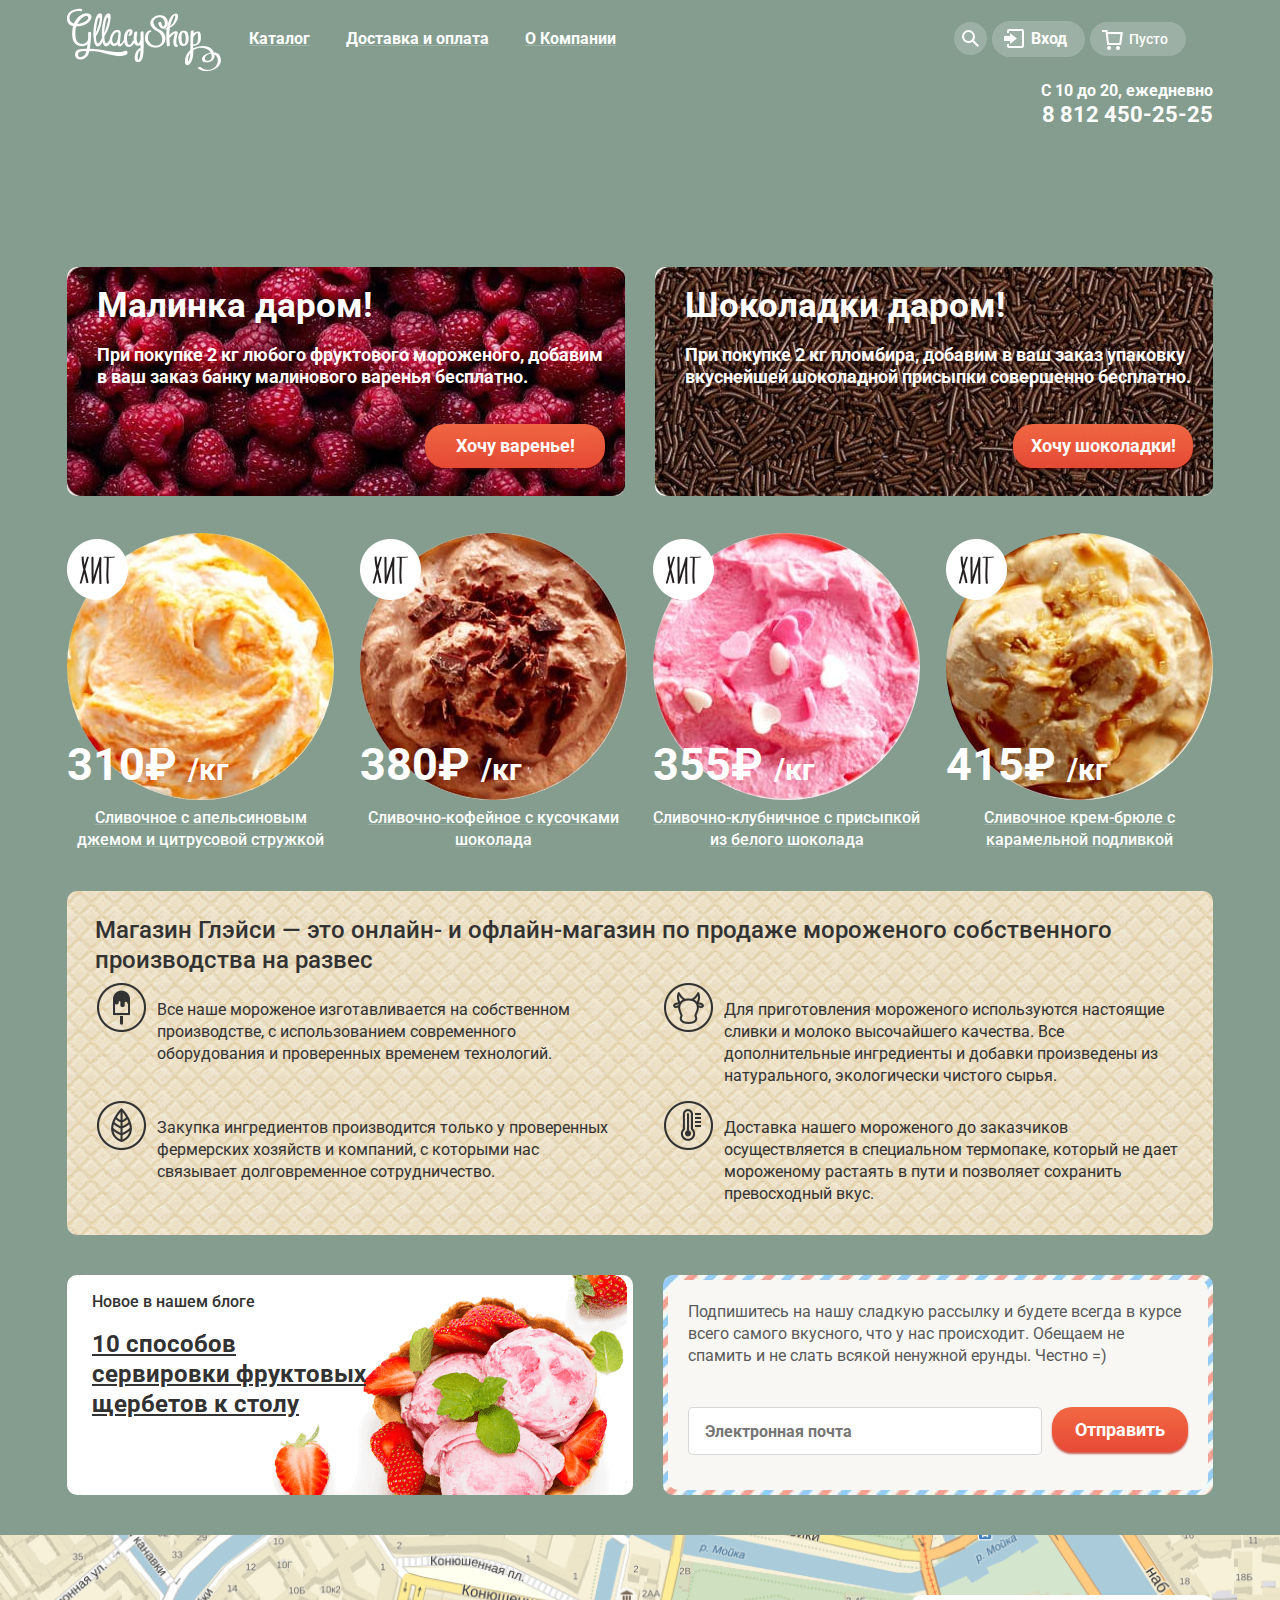
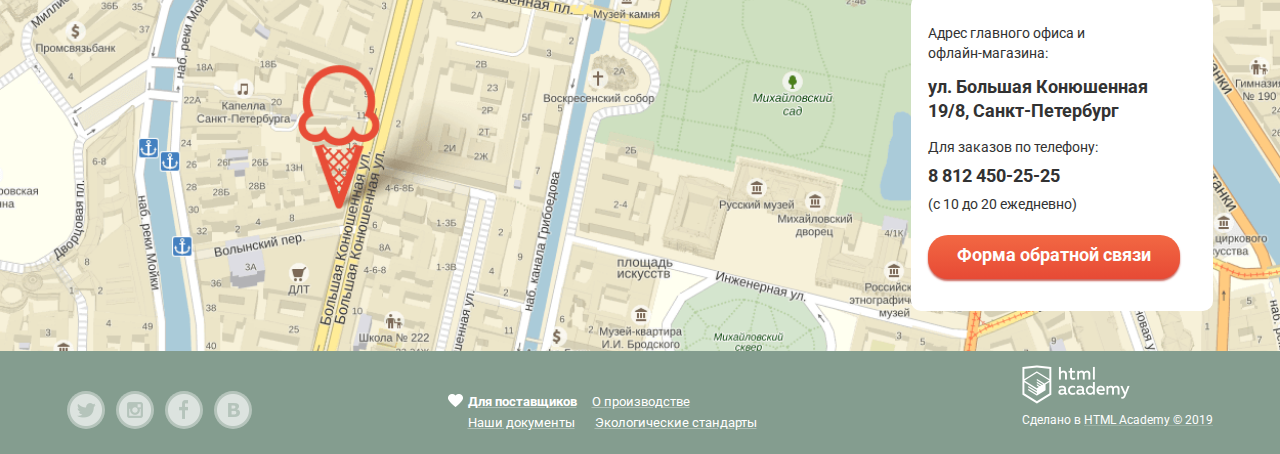
==== commit a9819226: "Добавляет ссылки на интенсив в футер. Добавляет эффект при наведении для карточки товара на главной " ====
--- a/index.html
+++ b/index.html
@@ -143,6 +143,9 @@
             </div>
             <p class="hit-text">Сливочное с апельсиновым джемом и
               цитрусовой стружкой</p>
+            <div class="item-card">
+              <a class="button quick-view-button" href="#">Быстрый просмотр</a>
+            </div>
           </li>
           <li class="hit-item">
             <img class="icecream-image" src="img/icecream-2.jpg" width="267" height="267" alt="">
@@ -152,6 +155,9 @@
               <img class="hit-icon" src="img/hit-icon.svg" width="61" height="61" alt="">
             </div>
             <p class="hit-text">Сливочно-кофейное с кусочками шоколада </p>
+            <div class="item-card">
+              <a class="button quick-view-button" href="#">Быстрый просмотр</a>
+            </div>
           </li>
           <li class="hit-item">
             <img class="icecream-image" src="img/icecream-3.jpg" width="267" height="267" alt="">
@@ -162,6 +168,9 @@
             </div>
             <p class="hit-text">Сливочно-клубничное с присыпкой из
               белого шоколада</p>
+            <div class="item-card">
+              <a class="button quick-view-button" href="#">Быстрый просмотр</a>
+            </div>
           </li>
           <li class="hit-item">
             <img class="icecream-image" src="img/icecream-4.jpg" width="267" height="267" alt="">
@@ -172,6 +181,9 @@
             </div>
             <p class="hit-text">Сливочное крем-брюле с карамельной
               подливкой</p>
+            <div class="item-card">
+              <a class="button quick-view-button" href="#">Быстрый просмотр</a>
+            </div>
           </li>
         </ul>
       </div>
@@ -291,9 +303,13 @@
         <li class="menu-item"><a class="link-default" href="#">Экологические стандарты</a></li>
       </ul>
       <div class="made-in">
-        <img src="img/logo-htmlacademy.svg" width="108" height="39" alt="">
+        <a href="https://htmlacademy.ru/intensive/htmlcss">
+          <img src="img/logo-htmlacademy.svg" width="108" height="39" alt="">
+        </a>
         <p class="made-in-text">Сделано в
-          <span class="made-in-htmlacademy">HTML Academy © 2019</span>
+          <a class="made-in-htmlacademy" href="https://htmlacademy.ru/intensive/htmlcss">
+            HTML Academy © 2019
+          </a>
         </p>
       </div>
     </div>
@@ -304,8 +320,7 @@
       <div class="container">
         <div class="modal-title-wrapper">
           <h2 class="modal-title">Мы обязательно вам ответим!</h2>
-          <button class="modal-close" type="button" aria-label="Закрыть форму обратной связи"
-          onclick="modalClose()">
+          <button class="modal-close" type="button" aria-label="Закрыть форму обратной связи" onclick="modalClose()">
             <img src="img/close-cross.svg" width="18" height="17" alt="">
           </button>
         </div>
--- a/css/style.css
+++ b/css/style.css
@@ -779,6 +779,8 @@
 }
 
 .hit-item {
+  position: relative;
+
   margin-right: 26px;
 }
 
@@ -832,6 +834,11 @@
 .hit-icon {
   position: absolute;
   top: -268px;
+}
+
+.hit-item:hover .item-card,
+.hit-item:hover .quick-view-button {
+  display: block;
 }
 
 /* Общие стили для ссылок */
@@ -1118,6 +1125,13 @@
 /* Раздел фильтров */
 .filters {
   margin-bottom: 40px;
+}
+
+.filters fieldset {
+  margin: 0;
+  padding: 0;
+
+  border: none;
 }
 
 .filters-sorting,
@@ -1131,6 +1145,7 @@
 }
 
 .filters-sorting-select {
+  position: relative;
   padding-left: 10px;
 
   font-size: 16px;
@@ -1141,34 +1156,46 @@
   width: 194px;
   height: 37px;
 
+  -webkit-appearance: none;
+  -moz-appearance: none;
+  appearance: none;
   background-color: rgba(157, 177, 165, 0.8);
   border: none;
   border-radius: 25px;
+  /* background: url(http://www.stackoverflow.com/favicon.ico) 96% / 15% no-repeat #rgba(157, 177, 165, 0.8); */
 }
 
 .filters-sorting-select:hover {
   color: #000000;
 }
 
-/* .filters-sorting-select:after {
-  position: absolute;
-  content: "";
-  top: 14px;
-  right: 10px;
+.filters-sorting-select:hover ~ .custom-arrow {
+  border-top: 10px solid #000000;
+}
+
+
+.filters-sorting-select::-ms-expand {
+  display: none;
+}
+
+.custom-filters-sorting {
+  position: relative;
+}
+
+.custom-arrow {
+  position: absolute;
+  top: 13px;
+  left: 170px;
 
   width: 0;
   height: 0;
-  border: 6px solid transparent;
-  border-color: #fff transparent transparent transparent;
-} */
-
-/* .sorting-option {
-  font-size: 16px;
-  font-weight: 500;
-  line-height: 18px;
-  color: #ffffff;
-} */
-
+
+  border-left: 6px solid transparent;
+  border-right: 6px solid transparent;
+  border-top: 10px solid #ffffff;
+}
+
+/* Кастомный радио-фильтр */
 .filters-fat-list,
 .filler-list {
   margin: 0;
@@ -1176,6 +1203,72 @@
 
   list-style: none;
 }
+
+.radio-container {
+  display: block;
+  position: relative;
+
+  margin-bottom: 12px;
+  padding-left: 35px;
+
+  user-select: none;
+  cursor: pointer;
+}
+
+.radio-container input {
+  position: absolute;
+
+  height: 0;
+  width: 0;
+
+  opacity: 0;
+  cursor: pointer;
+}
+
+.radio-mark {
+  position: absolute;
+  top: 5px;
+  left: -4px;
+
+  width: 16px;
+  height: 16px;
+
+  background-color: #849d8f;
+  border: 4px solid #ffffff;
+  border-radius: 50%;
+  opacity: 0.8;
+}
+
+.radio-container:hover input ~ .radio-mark {
+  opacity: 1;
+}
+
+.radio-container input:checked ~ .radio-mark {
+  background-color: #849d8f;
+}
+
+.radio-mark:after {
+  content: "";
+  position: absolute;
+  display: none;
+}
+
+.radio-container input:checked ~ .radio-mark:after {
+  display: block;
+}
+
+.radio-container .radio-mark:after {
+  top: 4px;
+  left: 4px;
+
+  width: 8px;
+  height: 8px;
+
+  border-radius: 50%;
+  background: white;
+}
+
+/* Кастомный радио-фильтр */
 
 .radio-container,
 .checkbox-container {
@@ -1185,6 +1278,75 @@
   color: #ffffff;
 }
 
+/* Кастомный чекбокс-фильтр */
+.checkbox-container {
+  display: block;
+  position: relative;
+
+  padding-left: 35px;
+  margin-bottom: 12px;
+
+  font-size: 22px;
+
+  user-select: none;
+  cursor: pointer;
+}
+
+.checkbox-container input {
+  position: absolute;
+
+  height: 0;
+  width: 0;
+
+  opacity: 0;
+  cursor: pointer;
+}
+
+.checkbox-mark {
+  position: absolute;
+  top: 0;
+  left: 0;
+
+  width: 20px;
+  height: 20px;
+
+  opacity: 0.8;
+  border: 2px solid #ffffff;
+  border-radius: 3px;
+}
+
+.checkbox-container:hover input ~ .checkbox-mark {
+  opacity: 1;
+}
+
+.checkbox-container input:checked ~ .checkbox-mark {
+  background-color: #849d8f;
+}
+
+.checkbox-mark:after {
+  content: "";
+  position: absolute;
+  display: none;
+}
+
+.checkbox-container input:checked ~ .checkbox-mark:after {
+  display: block;
+}
+
+.checkbox-container .checkbox-mark:after {
+  left: 8px;
+  top: -4px;
+
+  width: 8px;
+  height: 16px;
+
+  border: solid white;
+  border-width: 0 4px 4px 0;
+
+  transform: rotate(45deg);
+}
+/* Кастомный чекбокс-фильтр */
+
 .filters-button {
   width: 144px;
   height: 36px;
@@ -1212,6 +1374,7 @@
   box-shadow: inset 0 2px 1px #696969;
   background-color: #ededed;
 }
+
 
 /* Раздел каталога */
 .goods-list {
@@ -1565,7 +1728,7 @@
   /* display: block; */
   display: none;
   position: fixed;
-  top: 337px;
+  top: 15%;
   left: 50%;
 
   width: 478px;
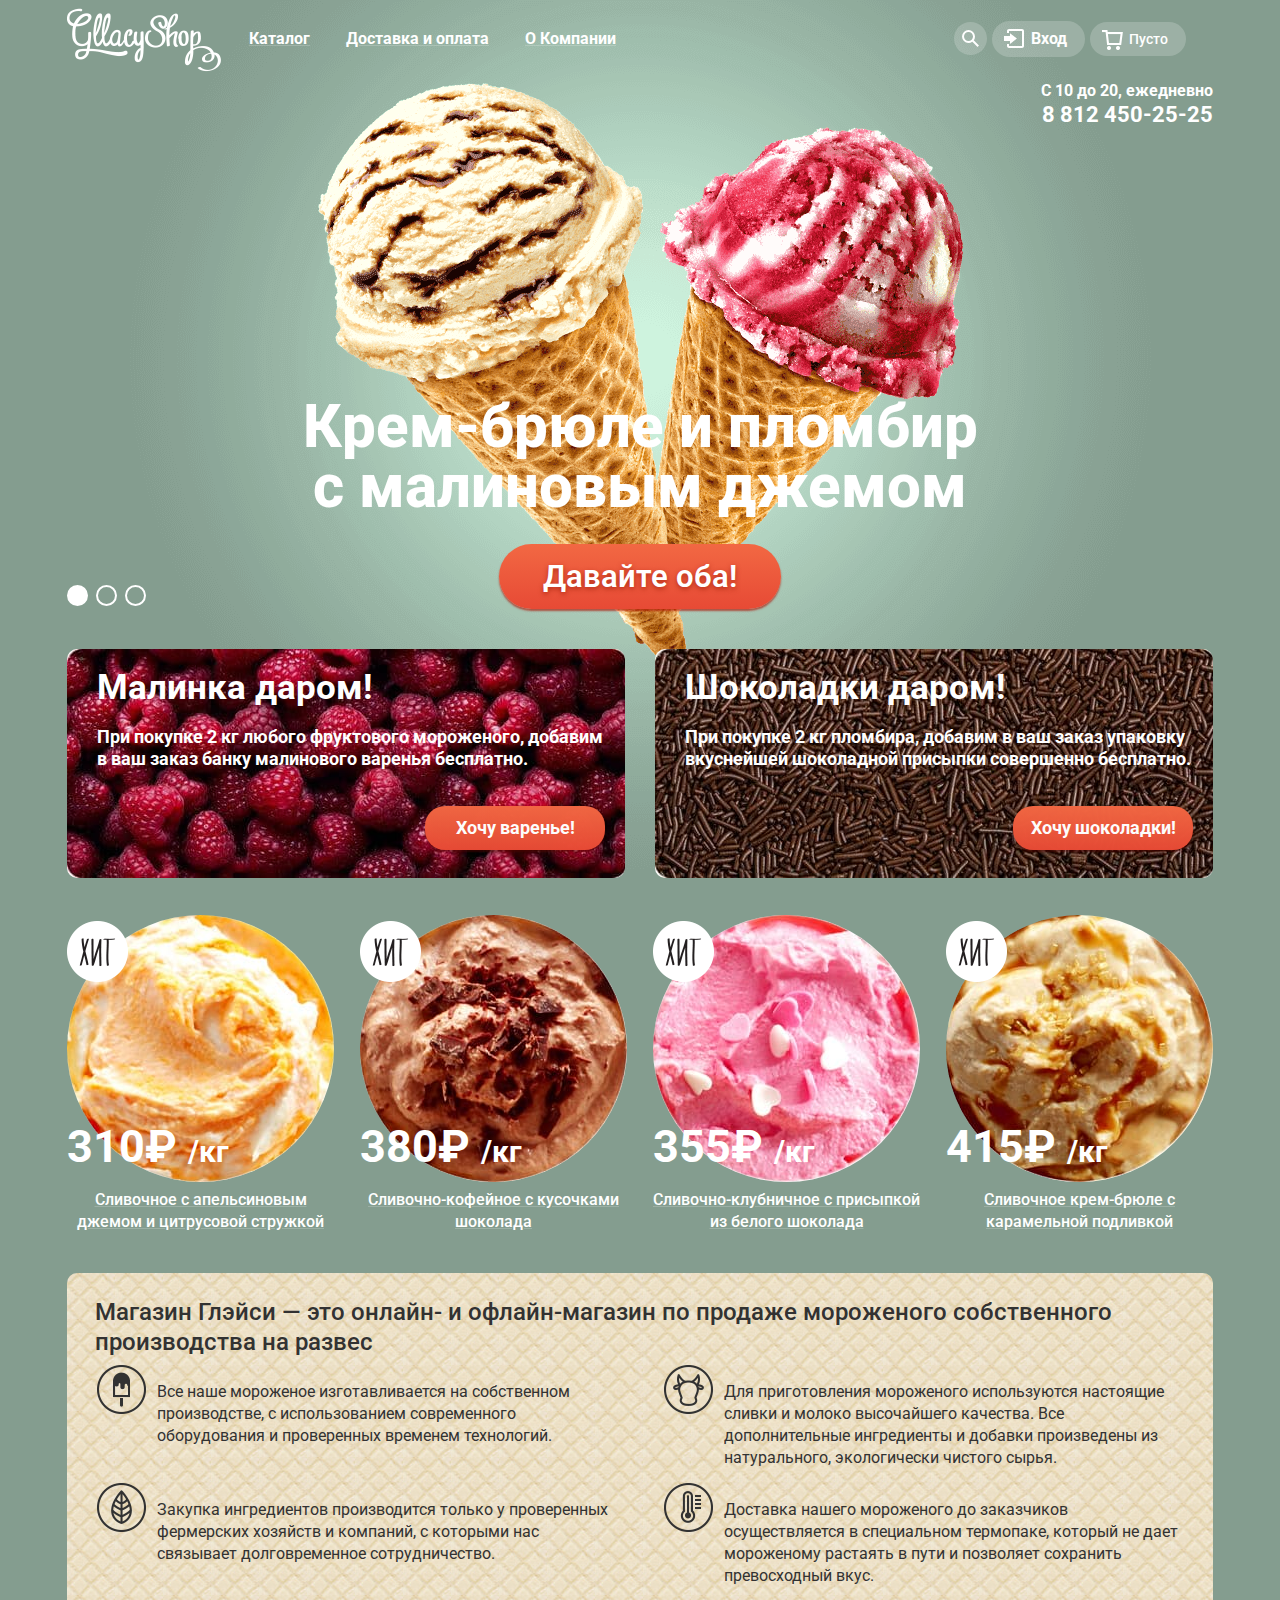
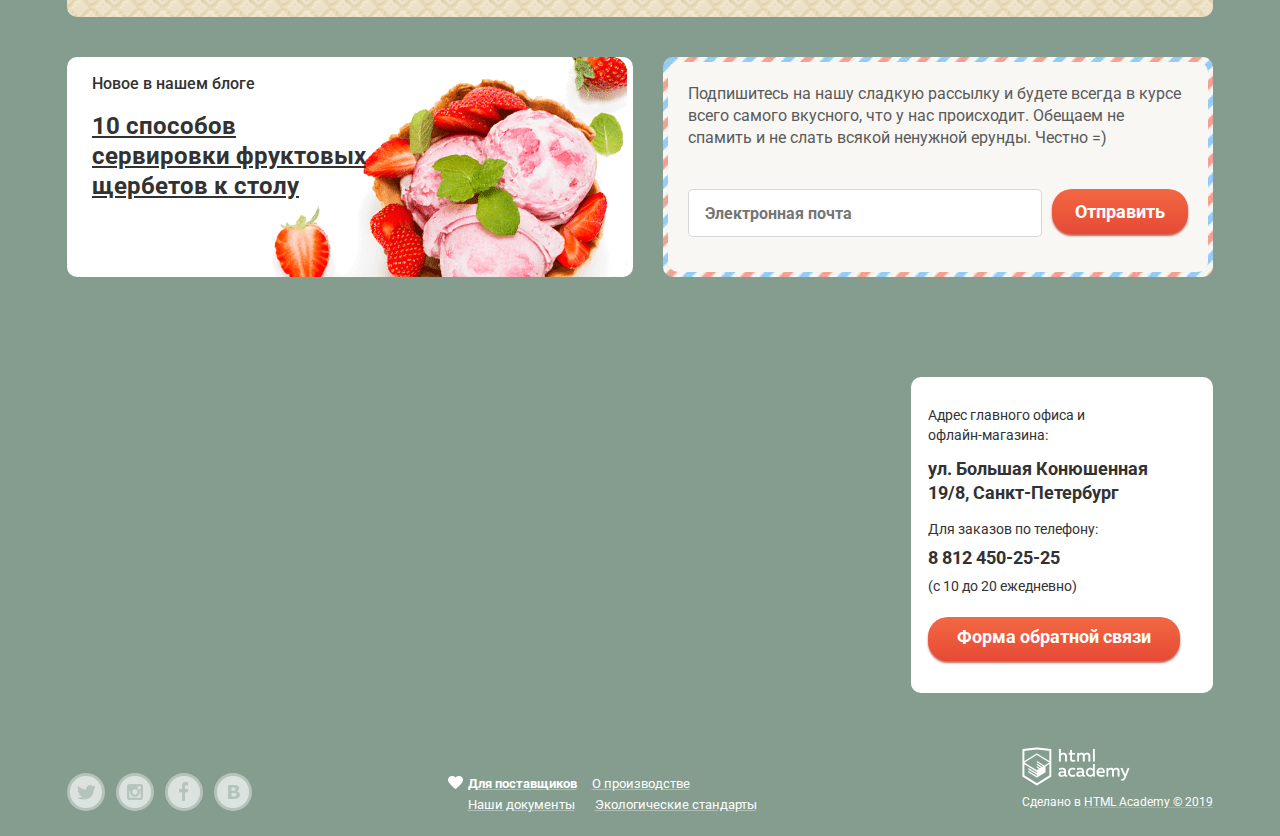
==== commit 27ba970b: "Добавляет стилизацию слайдера" ====
--- a/index.html
+++ b/index.html
@@ -10,335 +10,340 @@
 </head>
 
 <body>
-  <header class="main-header">
-    <h2 class="visually-hidden">Секция хедера</h2>
+  <input class="visually-hidden" type="radio" id="product-1" name="toggle" checked>
+  <input class="visually-hidden" type="radio" id="product-2" name="toggle">
+  <input class="visually-hidden" type="radio" id="product-3" name="toggle">
+  <div class="site-wrapper">
+    <header class="main-header">
+      <h2 class="visually-hidden">Секция хедера</h2>
+      <div class="container">
+        <nav class="main-navigation">
+          <a class="main-header-logo" href="#">
+            <img src="img/logo.png" width="154" height="64" alt="Глейси">
+          </a>
+          <ul class="site-navigation">
+            <li class="navigation-item catalog" onclick="myFunction()"><a href="#">Каталог</a>
+              <ul class="catalog-list">
+                <li class="catalog-list-item">
+                  <a class="" href="#">Новинки</a>
+                </li>
+                <li class="divider"></li>
+                <li class="catalog-list-item">
+                  <a class="" href="catalog.html">Сливочное</a>
+                </li>
+                <li class="catalog-list-item">
+                  <a class="" href="#">Щербеты</a>
+                </li>
+                <li class="catalog-list-item">
+                  <a class="" href="#">Фруктовый лед</a>
+                </li>
+                <li class="catalog-list-item">
+                  <a class="" href="#">Мелорин</a>
+                </li>
+              </ul>
+            </li>
+            <li class="navigation-item"><a href="delivery.html">Доставка и оплата</a></li>
+            <li class="navigation-item"><a href="company.html">О Компании</a></li>
+          </ul>
+          <ul class="user-navigation">
+            <li class="navigation-item search"><a class="visually-hidden" href="#">Поиск</a>
+              <img class="search-icon" src="img/search-icon.svg" width="17" height="17" alt="">
+              <img class="search-icon-hover" src="img/search-icon-hover.svg" width="17" height="17" alt="">
+              <div class="search-bar">
+                <input class="search-bar-input input-default" type="text" name="search" value=""
+                  placeholder="Что ищем?">
+              </div>
+            </li>
+            <li class="navigation-item sign-in"><a class="sign-in-text" href="#">Вход</a>
+              <form class="sign-form" action="https://echo.htmlacademy.ru" method="post">
+                <input class="sign-form-email input-default" type="email" name="email" value=""
+                  placeholder="Электронная почта">
+                <input class="sign-form-password input-default" type="password" name="password" value=""
+                  placeholder="Пароль">
+                <div class="sign-form-container">
+                  <a class="button sign-in-button" href="#">
+                    <span class="button-text">Войти</span></a>
+                  <div class="sign-link-wrapper">
+                    <a class="sign-form-link" href="#">Забыли пароль?</a>
+                    <a class="sign-form-link" href="#">Новая регистрация</a>
+                  </div>
+                </div>
+              </form>
+            </li>
+            <li class="navigation-item basket"><a class="basket-link-empty" href="basket.html">Пусто</a>
+            </li>
+          </ul>
+        </nav>
+        <div class="schedule-card">
+          <p class="schedule">С 10 до 20, ежедневно</p>
+          <p class="header-tel">8 812 450-25-25</p>
+        </div>
+      </div>
+    </header>
     <div class="container">
-      <nav class="main-navigation">
-        <a class="main-header-logo" href="#">
-          <img src="img/logo.png" width="154" height="64" alt="Глейси">
-        </a>
-        <ul class="site-navigation">
-          <li class="navigation-item catalog" onclick="myFunction()"><a href="#">Каталог</a>
-            <ul class="catalog-list">
-              <li class="catalog-list-item">
-                <a class="" href="#">Новинки</a>
+      <section class="slider">
+        <h2 class="visually-hidden">Секция слайдера</h2>
+        <div class="slider-controls">
+          <label for="product-1">Первый</label>
+          <label for="product-2">Второй</label>
+          <label for="product-3">Третий</label>
+        </div>
+        <ul class="slider-list">
+          <li class="slider-item slide" id="slide1">
+            <h3 class="slide-title">
+              Крем-брюле и пломбир с малиновым джемом
+            </h3>
+            <a class="slide-button" href="#">Давайте оба!</a>
+          </li>
+          <li class="slider-item slide" id="slide2">
+            <h3 class="slide-title">
+              Шоколадный пломбир и лимонный сорбет
+            </h3>
+            <a class="slide-button" href="#">Давайте оба!</a>
+          </li>
+          <li class="slider-item slide" id="slide3">
+            <h3 class="slide-title">
+              Пломбир с помадкой и клубничный щербет
+            </h3>
+            <a class="slide-button" href="#">Давайте оба!</a>
+          </li>
+        </ul>
+      </section>
+    </div>
+    <main>
+      <section class="banners">
+        <div class="container">
+          <ul class="banner-catalog">
+            <li class="banner-item">
+              <h3 class="banner-title">Малинка даром!</h3>
+              <p class="banner-text">При покупке 2 кг любого фруктового мороженого,
+                добавим в ваш заказ банку малинового варенья бесплатно.
+              </p>
+              <a class="button banner-button" href="#">Хочу варенье!</a>
+            </li>
+            <li class="banner-item">
+              <h3 class="banner-title">Шоколадки даром!</h3>
+              <p class="banner-text">При покупке 2 кг пломбира, добавим в ваш заказ упаковку
+                вкуснейшей шоколадной присыпки совершенно бесплатно.
+              </p>
+              <a class="button banner-button" href="#">Хочу шоколадки!</a>
+            </li>
+          </ul>
+        </div>
+      </section>
+      <section class="hits">
+        <h2 class="visually-hidden">Секция хитов</h2>
+        <div class="container">
+          <ul class="hits-catalog">
+            <li class="hit-item">
+              <img class="icecream-image" src="img/icecream-1.jpg" width="267" height="267" alt="">
+              <div class="price-tag">
+                <p class="hit-price">310<span class="hit-ruble-icon">₽</span>
+                  <span class="hit-kg-icon">/кг</span></p>
+                <img class="hit-icon" src="img/hit-icon.svg" width="61" height="61" alt="">
+              </div>
+              <p class="hit-text">Сливочное с апельсиновым джемом и
+                цитрусовой стружкой</p>
+              <div class="item-card">
+                <a class="button quick-view-button" href="#">Быстрый просмотр</a>
+              </div>
+            </li>
+            <li class="hit-item">
+              <img class="icecream-image" src="img/icecream-2.jpg" width="267" height="267" alt="">
+              <div class="price-tag">
+                <p class="hit-price">380<span class="hit-ruble-icon">₽</span>
+                  <span class="hit-kg-icon">/кг</span></p>
+                <img class="hit-icon" src="img/hit-icon.svg" width="61" height="61" alt="">
+              </div>
+              <p class="hit-text">Сливочно-кофейное с кусочками шоколада </p>
+              <div class="item-card">
+                <a class="button quick-view-button" href="#">Быстрый просмотр</a>
+              </div>
+            </li>
+            <li class="hit-item">
+              <img class="icecream-image" src="img/icecream-3.jpg" width="267" height="267" alt="">
+              <div class="price-tag">
+                <p class="hit-price">355<span class="hit-ruble-icon">₽</span>
+                  <span class="hit-kg-icon">/кг</span></p>
+                <img class="hit-icon" src="img/hit-icon.svg" width="61" height="61" alt="">
+              </div>
+              <p class="hit-text">Сливочно-клубничное с присыпкой из
+                белого шоколада</p>
+              <div class="item-card">
+                <a class="button quick-view-button" href="#">Быстрый просмотр</a>
+              </div>
+            </li>
+            <li class="hit-item">
+              <img class="icecream-image" src="img/icecream-4.jpg" width="267" height="267" alt="">
+              <div class="price-tag">
+                <p class="hit-price">415<span class="hit-ruble-icon">₽</span>
+                  <span class="hit-kg-icon">/кг</span></p>
+                <img class="hit-icon" src="img/hit-icon.svg" width="61" height="61" alt="">
+              </div>
+              <p class="hit-text">Сливочное крем-брюле с карамельной
+                подливкой</p>
+              <div class="item-card">
+                <a class="button quick-view-button" href="#">Быстрый просмотр</a>
+              </div>
+            </li>
+          </ul>
+        </div>
+      </section>
+      <section class="seo">
+        <h2 class="visually-hidden">Секция SEO</h2>
+        <div class="container">
+          <div class="seo-wrapper">
+            <p class="seo-title">Магазин Глэйси — это онлайн- и офлайн-магазин по продаже мороженого
+              собственного производства на развес</p>
+            <ul class="seo-features-list">
+              <li class="feature-item">
+                <img class="seo-feature-icon" src="img/icecream-icon.svg" width="49" height="49" alt="">
+                <p class="feature-description">Все наше мороженое изготавливается
+                  на собственном производстве, с использованием современного оборудования
+                  и проверенных временем технологий.</p>
               </li>
-              <li class="divider"></li>
-              <li class="catalog-list-item">
-                <a class="" href="catalog.html">Сливочное</a>
+              <li class="feature-item">
+                <img class="seo-feature-icon" src="img/cow-icon.svg" width="49" height="49" alt="">
+                <p class="feature-description">Для приготовления мороженого используются
+                  настоящие сливки и молоко высочайшего качества. Все дополнительные
+                  ингредиенты и добавки произведены из натурального, экологически
+                  чистого сырья.</p>
               </li>
-              <li class="catalog-list-item">
-                <a class="" href="#">Щербеты</a>
+              <li class="feature-item">
+                <img class="seo-feature-icon" src="img/leaf-icon.svg" width="49" height="49" alt="">
+                <p class="feature-description">Закупка ингредиентов производится только
+                  у проверенных фермерских хозяйств и компаний, с которыми нас связывает
+                  долговременное сотрудничество.</p>
               </li>
-              <li class="catalog-list-item">
-                <a class="" href="#">Фруктовый лед</a>
-              </li>
-              <li class="catalog-list-item">
-                <a class="" href="#">Мелорин</a>
+              <li class="feature-item">
+                <img class="seo-feature-icon" src="img/thermo-icon.svg" width="49" height="49" alt="">
+                <p class="feature-description">Доставка нашего мороженого до заказчиков
+                  осуществляется в специальном термопаке, который не дает мороженому
+                  растаять в пути и позволяет сохранить превосходный вкус.</p>
               </li>
             </ul>
-          </li>
-          <li class="navigation-item"><a href="delivery.html">Доставка и оплата</a></li>
-          <li class="navigation-item"><a href="company.html">О Компании</a></li>
+          </div>
+        </div>
+      </section>
+      <section class="blog-mailing">
+        <h2 class="visually-hidden">Секция новостей и подписки</h2>
+        <div class="container">
+          <div class="blog-list">
+            <aside class="blog-news">
+              <p class="blog-title">Новое в нашем блоге</p>
+              <a class="blog-news-title" href="#">10 способов сервировки
+                фруктовых щербетов к
+                столу
+              </a>
+            </aside>
+            <aside class="mailing">
+              <div class="mailing-bg">
+                <p class="mailing-text">Подпишитесь на нашу сладкую рассылку и будете всегда в курсе всего самого
+                  вкусного, что у нас происходит. Обещаем не спамить и не слать всякой
+                  ненужной ерунды. Честно =)
+                </p>
+                <form class="mailing-signup">
+                  <label for="mailing-email"></label>
+                  <input id="mailing-email" class="mailing-signup-input input-default" type="email" name="email"
+                    placeholder="Электронная почта">
+                  <a class="button mailing-button" href="#">Отправить</a>
+                </form>
+              </div>
+            </aside>
+          </div>
+        </div>
+      </section>
+      <section class="contacts">
+        <h2 class="visually-hidden">Секция контактов</h2>
+        <div class="map" aria-label="Наш адрес: Санкт-Петербург,
+      ул. Б. Конюшенная, д. 19/8">
+          <iframe src="https://yandex.ru/map-widget/v1/-/CCC3fJLg"></iframe>
+        </div>
+        <div class="container business-card-aligner">
+          <div class="business-card">
+            <p class="card-adresstext">Адрес главного офиса
+              и офлайн-магазина:</p>
+            <p class="card-adress">ул. Большая Конюшенная<br> 19/8, Санкт-Петербург</p>
+            <p class="card-teltext">Для заказов по телефону:</p>
+            <a class="card-tel" href="tel:8-812-450-25-25">8 812 450-25-25</a>
+            <p class="card-schedule">(с 10 до 20 ежедневно)</p>
+            <a class="button modal-writeus" href="#" onclick="on()">Форма обратной связи</a>
+          </div>
+        </div>
+      </section>
+    </main>
+    <footer class="main-footer">
+      <div class="container container-spacebetween">
+        <ul class="social-button-list">
+          <li class="social-button-container">
+            <a class="social-button" href="#">
+              <img src="img/twitter-icon.svg" width="32" height="32" alt="">
+              <span class="visually-hidden">Твиттер</span>
+            </a>
+          </li>
+          <li class="social-button-container">
+            <a class="social-button" href="#">
+              <img src="img/insta-icon.svg" width="32" height="32" alt="">
+              <span class="visually-hidden">Инстаграм</span>
+            </a>
+          </li>
+          <li class="social-button-container">
+            <a class="social-button" href="#">
+              <img src="img/fb-icon.svg" width="32" height="32" alt="">
+              <span class="visually-hidden">Фейсбук</span>
+            </a>
+          </li>
+          <li class="social-button-container">
+            <a class="social-button" href="#">
+              <img src="img/vk-icon.svg" width="32" height="32" alt="">
+              <span class="visually-hidden">Вконтакте</span>
+            </a>
+          </li>
         </ul>
-        <ul class="user-navigation">
-          <li class="navigation-item search"><a class="visually-hidden" href="#">Поиск</a>
-            <img class="search-icon" src="img/search-icon.svg" width="17" height="17" alt="">
-            <img class="search-icon-hover" src="img/search-icon-hover.svg" width="17" height="17" alt="">
-            <div class="search-bar">
-              <input class="search-bar-input input-default" type="text" name="search" value="" placeholder="Что ищем?">
-            </div>
-          </li>
-          <li class="navigation-item sign-in"><a class="sign-in-text" href="#">Вход</a>
-            <form class="sign-form" action="https://echo.htmlacademy.ru" method="post">
-              <input class="sign-form-email input-default" type="email" name="email" value=""
-                placeholder="Электронная почта">
-              <input class="sign-form-password input-default" type="password" name="password" value=""
-                placeholder="Пароль">
-              <div class="sign-form-container">
-                <a class="button sign-in-button" href="#">
-                  <span class="button-text">Войти</span></a>
-                <div class="sign-link-wrapper">
-                  <a class="sign-form-link" href="#">Забыли пароль?</a>
-                  <a class="sign-form-link" href="#">Новая регистрация</a>
-                </div>
-              </div>
-            </form>
-          </li>
-          <li class="navigation-item basket"><a class="basket-link-empty" href="basket.html">Пусто</a>
-          </li>
+        <ul class="menu">
+          <li class="menu-item"><a class="link-default" href="#">Для поставщиков</a></li>
+          <li class="menu-item"><a class="link-default" href="#">О производстве</a></li>
+          <li class="menu-item"><a class="link-default" href="#">Наши документы</a></li>
+          <li class="menu-item"><a class="link-default" href="#">Экологические стандарты</a></li>
         </ul>
-      </nav>
-      <div class="schedule-card">
-        <p class="schedule">С 10 до 20, ежедневно</p>
-        <p class="header-tel">8 812 450-25-25</p>
+        <div class="made-in">
+          <a href="https://htmlacademy.ru/intensive/htmlcss">
+            <img src="img/logo-htmlacademy.svg" width="108" height="39" alt="">
+          </a>
+          <p class="made-in-text">Сделано в
+            <a class="made-in-htmlacademy" href="https://htmlacademy.ru/intensive/htmlcss">
+              HTML Academy © 2019
+            </a>
+          </p>
+        </div>
       </div>
-    </div>
-  </header>
-  <section class="slider">
-    <h2 class="visually-hidden">Секция слайдера</h2>
-    <div class="container">
-      <ul class="slider-catalog">
-        <li>
-          <img src="#" alt="">
-          <p>Крем-брюле и пломбир
-            с малиновым джемом</p>
-          <a class="button" href="#">Давайте оба!</a>
-        </li>
-      </ul>
-      <ul class="slider-catalog">
-        <li>
-          <img src="#" alt="">
-          <p>Шоколадный пломбир
-            и лимонный сорбет </p>
-          <a class="button" href="#">Давайте оба!</a>
-        </li>
-      </ul>
-      <ul class="slider-catalog">
-        <li>
-          <img src="#" alt="">
-          <p>Пломбир с помадкой
-            и клубничный щербет</p>
-          <a class="button" href="#">Давайте оба!</a>
-        </li>
-      </ul>
-      <ul class="slider-controls">
-        <li></li>
-        <li></li>
-        <li></li>
-      </ul>
-    </div>
-  </section>
-  <main>
-    <section class="banners">
-      <div class="container">
-        <ul class="banner-catalog">
-          <li class="banner-item">
-            <h3 class="banner-title">Малинка даром!</h3>
-            <p class="banner-text">При покупке 2 кг любого фруктового мороженого,
-              добавим в ваш заказ банку малинового варенья бесплатно.
+    </footer>
+    <div class="overlay" onclick="off()">
+
+      <div class="modal">
+        <div class="container">
+          <div class="modal-title-wrapper">
+            <h2 class="modal-title">Мы обязательно вам ответим!</h2>
+            <button class="modal-close" type="button" aria-label="Закрыть форму обратной связи" onclick="modalClose()">
+              <img src="img/close-cross.svg" width="18" height="17" alt="">
+            </button>
+          </div>
+          <form class="writeus-form" action="https://echo.htmlacademy.ru" method="post">
+            <p class="writeus-item">
+              <input id="writeus-name" class="writeus-item-name input-default" type="text" name="name" value=""
+                placeholder="Как вас зовут?">
             </p>
-            <a class="button banner-button" href="#">Хочу варенье!</a>
-          </li>
-          <li class="banner-item">
-            <h3 class="banner-title">Шоколадки даром!</h3>
-            <p class="banner-text">При покупке 2 кг пломбира, добавим в ваш заказ упаковку
-              вкуснейшей шоколадной присыпки совершенно бесплатно.
+            <p class="writeus-item">
+              <input id="writeus-email" class="writeus-item-email input-default" type="email" name="email" value=""
+                placeholder="Ваша почта для ответа?">
             </p>
-            <a class="button banner-button" href="#">Хочу шоколадки!</a>
-          </li>
-        </ul>
-      </div>
-    </section>
-    <section class="hits">
-      <h2 class="visually-hidden">Секция хитов</h2>
-      <div class="container">
-        <ul class="hits-catalog">
-          <li class="hit-item">
-            <img class="icecream-image" src="img/icecream-1.jpg" width="267" height="267" alt="">
-            <div class="price-tag">
-              <p class="hit-price">310<span class="hit-ruble-icon">₽</span>
-                <span class="hit-kg-icon">/кг</span></p>
-              <img class="hit-icon" src="img/hit-icon.svg" width="61" height="61" alt="">
-            </div>
-            <p class="hit-text">Сливочное с апельсиновым джемом и
-              цитрусовой стружкой</p>
-            <div class="item-card">
-              <a class="button quick-view-button" href="#">Быстрый просмотр</a>
-            </div>
-          </li>
-          <li class="hit-item">
-            <img class="icecream-image" src="img/icecream-2.jpg" width="267" height="267" alt="">
-            <div class="price-tag">
-              <p class="hit-price">380<span class="hit-ruble-icon">₽</span>
-                <span class="hit-kg-icon">/кг</span></p>
-              <img class="hit-icon" src="img/hit-icon.svg" width="61" height="61" alt="">
-            </div>
-            <p class="hit-text">Сливочно-кофейное с кусочками шоколада </p>
-            <div class="item-card">
-              <a class="button quick-view-button" href="#">Быстрый просмотр</a>
-            </div>
-          </li>
-          <li class="hit-item">
-            <img class="icecream-image" src="img/icecream-3.jpg" width="267" height="267" alt="">
-            <div class="price-tag">
-              <p class="hit-price">355<span class="hit-ruble-icon">₽</span>
-                <span class="hit-kg-icon">/кг</span></p>
-              <img class="hit-icon" src="img/hit-icon.svg" width="61" height="61" alt="">
-            </div>
-            <p class="hit-text">Сливочно-клубничное с присыпкой из
-              белого шоколада</p>
-            <div class="item-card">
-              <a class="button quick-view-button" href="#">Быстрый просмотр</a>
-            </div>
-          </li>
-          <li class="hit-item">
-            <img class="icecream-image" src="img/icecream-4.jpg" width="267" height="267" alt="">
-            <div class="price-tag">
-              <p class="hit-price">415<span class="hit-ruble-icon">₽</span>
-                <span class="hit-kg-icon">/кг</span></p>
-              <img class="hit-icon" src="img/hit-icon.svg" width="61" height="61" alt="">
-            </div>
-            <p class="hit-text">Сливочное крем-брюле с карамельной
-              подливкой</p>
-            <div class="item-card">
-              <a class="button quick-view-button" href="#">Быстрый просмотр</a>
-            </div>
-          </li>
-        </ul>
-      </div>
-    </section>
-    <section class="seo">
-      <h2 class="visually-hidden">Секция SEO</h2>
-      <div class="container">
-        <div class="seo-wrapper">
-          <p class="seo-title">Магазин Глэйси — это онлайн- и офлайн-магазин по продаже мороженого
-            собственного производства на развес</p>
-          <ul class="seo-features-list">
-            <li class="feature-item">
-              <img class="seo-feature-icon" src="img/icecream-icon.svg" width="49" height="49" alt="">
-              <p class="feature-description">Все наше мороженое изготавливается
-                на собственном производстве, с использованием современного оборудования
-                и проверенных временем технологий.</p>
-            </li>
-            <li class="feature-item">
-              <img class="seo-feature-icon" src="img/cow-icon.svg" width="49" height="49" alt="">
-              <p class="feature-description">Для приготовления мороженого используются
-                настоящие сливки и молоко высочайшего качества. Все дополнительные
-                ингредиенты и добавки произведены из натурального, экологически
-                чистого сырья.</p>
-            </li>
-            <li class="feature-item">
-              <img class="seo-feature-icon" src="img/leaf-icon.svg" width="49" height="49" alt="">
-              <p class="feature-description">Закупка ингредиентов производится только
-                у проверенных фермерских хозяйств и компаний, с которыми нас связывает
-                долговременное сотрудничество.</p>
-            </li>
-            <li class="feature-item">
-              <img class="seo-feature-icon" src="img/thermo-icon.svg" width="49" height="49" alt="">
-              <p class="feature-description">Доставка нашего мороженого до заказчиков
-                осуществляется в специальном термопаке, который не дает мороженому
-                растаять в пути и позволяет сохранить превосходный вкус.</p>
-            </li>
-          </ul>
-        </div>
-      </div>
-    </section>
-    <section class="blog-mailing">
-      <h2 class="visually-hidden">Секция новостей и подписки</h2>
-      <div class="container">
-        <div class="blog-list">
-          <aside class="blog-news">
-            <p class="blog-title">Новое в нашем блоге</p>
-            <a class="blog-news-title" href="#">10 способов сервировки
-              фруктовых щербетов к
-              столу
-            </a>
-          </aside>
-          <aside class="mailing">
-            <div class="mailing-bg">
-              <p class="mailing-text">Подпишитесь на нашу сладкую рассылку и будете всегда в курсе всего самого
-                вкусного, что у нас происходит. Обещаем не спамить и не слать всякой
-                ненужной ерунды. Честно =)
-              </p>
-              <form class="mailing-signup">
-                <label for="mailing-email"></label>
-                <input id="mailing-email" class="mailing-signup-input input-default" type="email" name="email"
-                  placeholder="Электронная почта">
-                <a class="button mailing-button" href="#">Отправить</a>
-              </form>
-            </div>
-          </aside>
-        </div>
-      </div>
-    </section>
-    <section class="contacts">
-      <h2 class="visually-hidden">Секция контактов</h2>
-      <div class="map"></div>
-      <div class="container business-card-aligner">
-        <div class="business-card">
-          <p class="card-adresstext">Адрес главного офиса
-            и офлайн-магазина:</p>
-          <p class="card-adress">ул. Большая Конюшенная<br> 19/8, Санкт-Петербург</p>
-          <p class="card-teltext">Для заказов по телефону:</p>
-          <a class="card-tel" href="tel:8-812-450-25-25">8 812 450-25-25</a>
-          <p class="card-schedule">(с 10 до 20 ежедневно)</p>
-          <a class="button modal-writeus" href="#" onclick="on()">Форма обратной связи</a>
-        </div>
-      </div>
-    </section>
-  </main>
-  <footer class="main-footer">
-    <div class="container container-spacebetween">
-      <ul class="social-button-list">
-        <li class="social-button-container">
-          <a class="social-button" href="#">
-            <img src="img/twitter-icon.svg" width="32" height="32" alt="">
-            <span class="visually-hidden">Твиттер</span>
-          </a>
-        </li>
-        <li class="social-button-container">
-          <a class="social-button" href="#">
-            <img src="img/insta-icon.svg" width="32" height="32" alt="">
-            <span class="visually-hidden">Инстаграм</span>
-          </a>
-        </li>
-        <li class="social-button-container">
-          <a class="social-button" href="#">
-            <img src="img/fb-icon.svg" width="32" height="32" alt="">
-            <span class="visually-hidden">Фейсбук</span>
-          </a>
-        </li>
-        <li class="social-button-container">
-          <a class="social-button" href="#">
-            <img src="img/vk-icon.svg" width="32" height="32" alt="">
-            <span class="visually-hidden">Вконтакте</span>
-          </a>
-        </li>
-      </ul>
-      <ul class="menu">
-        <li class="menu-item"><a class="link-default" href="#">Для поставщиков</a></li>
-        <li class="menu-item"><a class="link-default" href="#">О производстве</a></li>
-        <li class="menu-item"><a class="link-default" href="#">Наши документы</a></li>
-        <li class="menu-item"><a class="link-default" href="#">Экологические стандарты</a></li>
-      </ul>
-      <div class="made-in">
-        <a href="https://htmlacademy.ru/intensive/htmlcss">
-          <img src="img/logo-htmlacademy.svg" width="108" height="39" alt="">
-        </a>
-        <p class="made-in-text">Сделано в
-          <a class="made-in-htmlacademy" href="https://htmlacademy.ru/intensive/htmlcss">
-            HTML Academy © 2019
-          </a>
-        </p>
-      </div>
-    </div>
-  </footer>
-  <div class="overlay" onclick="off()">
-
-    <div class="modal">
-      <div class="container">
-        <div class="modal-title-wrapper">
-          <h2 class="modal-title">Мы обязательно вам ответим!</h2>
-          <button class="modal-close" type="button" aria-label="Закрыть форму обратной связи" onclick="modalClose()">
-            <img src="img/close-cross.svg" width="18" height="17" alt="">
-          </button>
-        </div>
-        <form class="writeus-form" action="https://echo.htmlacademy.ru" method="post">
-          <p class="writeus-item">
-            <input id="writeus-name" class="writeus-item-name input-default" type="text" name="name" value=""
-              placeholder="Как вас зовут?">
-          </p>
-          <p class="writeus-item">
-            <input id="writeus-email" class="writeus-item-email input-default" type="email" name="email" value=""
-              placeholder="Ваша почта для ответа?">
-          </p>
-          <p class="writeus-item">
-            <input id="writeus-emailtext" class="writeus-item-text input-default" type="text" name="email-text" value=""
-              placeholder="Напишите что-нибудь...">
-          </p>
-          <a class="button writeus-button" href="#">Отправить</a>
-        </form>
+            <p class="writeus-item">
+              <input id="writeus-emailtext" class="writeus-item-text input-default" type="text" name="email-text"
+                value="" placeholder="Напишите что-нибудь...">
+            </p>
+            <a class="button writeus-button" href="#">Отправить</a>
+          </form>
+        </div>
       </div>
     </div>
   </div>
--- a/css/style.css
+++ b/css/style.css
@@ -665,7 +665,143 @@
 
 /* Раздел слайдера */
 .slider {
+  /* display: none; */
+  position: relative;
+
+  margin-bottom: 40px;
+  padding-top: 130px;
+
+  text-align: center;
+  color: #ffffff;
+}
+
+.slider-list {
+  margin: 0;
+  padding: 0;
+
+  list-style: none;
+}
+
+.slide {
   display: none;
+}
+
+.slide-title {
+  width: 700px;
+  margin: 0 auto;
+  margin-bottom: 27px;
+
+  font-size: 60px;
+  line-height: 60px;
+  font-weight: 800;
+}
+
+.slider-controls {
+  position: absolute;
+  bottom: 0;
+  left: 0;
+  z-index: 20;
+
+  font-size: 0;
+}
+
+.slider-controls label {
+  display: inline-block;
+  width: 17px;
+  height: 17px;
+  margin-right: 8px;
+
+  vertical-align: top;
+
+  background-color: transparent;
+  border: 2px solid #ffffff;
+  border-radius: 50%;
+  cursor: pointer;
+}
+
+.slide-button {
+  display: inline-block;
+  padding: 12px 44px;
+
+  font-weight: 600;
+  font-size: 31px;
+  line-height: 41px;
+  text-align: center;
+  color: #ffffff;
+  vertical-align: top;
+  text-decoration: none;
+  text-shadow: 0 2px 5px rgba(160, 32, 11, 0.76);
+
+  background: #f26843;
+  background: linear-gradient(to bottom, #f26843 0%, #e74a35 100%);
+  border-radius: 50px;
+  box-shadow: 0 2px 2px rgba(172, 16, 0, 0.64);
+  border: none;
+
+  cursor: pointer;
+}
+
+.slide-button:hover {
+  background: linear-gradient(to bottom, #f58669 0%, #ec6f5e 100%);
+  box-shadow: 0 2px 2px rgba(172, 16, 0, 1);
+}
+
+.slide-button:active {
+  background: linear-gradient(to bottom, #d84732 0%, #e1613e 100%);
+  box-shadow: inset 0 2px 2px rgba(172, 16, 0, 1);
+}
+
+#product-1:checked ~ .site-wrapper {
+  background-color: #849d8f;
+  background-image: url("../img/icecream_1_and_2.png");
+}
+
+#product-2:checked ~ .site-wrapper {
+  background-color: #8996a6;
+  background-image: url("../img/icecream_3_and_4.png");
+}
+
+#product-3:checked ~ .site-wrapper {
+  background-color: #9d8b84;
+  background-image: url("../img/icecream_5_and_6.png");
+}
+
+#product-1:checked ~ .site-wrapper #slide1,
+#product-2:checked ~ .site-wrapper #slide2,
+#product-3:checked ~ .site-wrapper #slide3 {
+  display: block;
+}
+
+#product-1:checked ~ .site-wrapper label[for="product-1"],
+#product-2:checked ~ .site-wrapper label[for="product-2"],
+#product-3:checked ~ .site-wrapper label[for="product-3"] {
+  background-color: #ffffff;
+}
+
+.site-wrapper {
+  min-width: 940px;
+  background-color: #849d8f;
+  background-image: url("../img/icecream_1_and_2.png");
+  background-repeat: no-repeat;
+  background-position: top center;
+
+  /* Для демонстрации */
+  min-height: 100vh;
+}
+
+.site-wrapper::before,
+.site-wrapper::after {
+  content: "";
+
+  visibility: hidden;
+}
+
+.site-wrapper::before {
+  background-image: url("img/slider-item2.png");
+}
+
+.site-wrapper::after {
+  background-image: url("img/slider-item3.png");
 }
 
 /* Раздел баннеров */
@@ -1135,7 +1271,6 @@
 }
 
 .filters-sorting,
-.filters-pricing,
 .fat-title,
 .filler-title {
   font-size: 14px;
@@ -1195,6 +1330,87 @@
   border-top: 10px solid #ffffff;
 }
 
+/* Ценовой фильтр */
+.filter-price {
+  margin: 0;
+  padding: 0;
+
+  border: none;
+}
+
+.range-filter {
+  width: 220px;
+  /* margin-top: 49px; */
+}
+
+.filter-item legend {
+  font-size: 14px;
+  font-weight: 500;
+  line-height: 16px;
+  color: #ffffff;
+}
+
+.range-controls {
+  position: relative;
+
+  height: 26px;
+  margin-bottom: 15px;
+  padding-top: 17px;
+  padding-right: 22px;
+  padding-left: 22px;
+
+  /* background-color: #f1f1f1; */
+  background-color: rgba(255, 255, 255, 0.2);
+
+  border-radius: 25px;
+}
+
+.range-controls .scale {
+  width: 176px;
+  height: 4px;
+
+  background-color: #f8f7f4;
+  opacity: 0.5;
+}
+
+.range-controls .bar {
+  width: 50%;
+  height: 4px;
+
+  margin-left: 20%;
+
+  background-color: green;
+}
+
+.range-controls .toggle {
+  position: absolute;
+  top: 10px;
+  left: 0;
+
+  width: 4px;
+  height: 4px;
+  padding: 0;
+
+  border: 8px solid #ffffff;
+  background-color: #ababab;
+  box-shadow: 0 2px 1px 0 #cfcfcf;
+  border-radius: 50%;
+  cursor: pointer;
+}
+
+.range-controls .toggle-min {
+  left: 43px;
+}
+
+.range-controls .toggle-max {
+  left: 130px;
+}
+
+.price-controls {
+  font-size: 0;
+}
+/* Ценовой фильтр */
+
 /* Кастомный радио-фильтр */
 .filters-fat-list,
 .filler-list {
@@ -1513,6 +1729,12 @@
   background-repeat: no-repeat;
   background-size: cover;
   background-position: 50%;
+}
+
+.map iframe {
+  border: none;
+  width: 100%;
+  height: 416px;
 }
 
 .business-card {
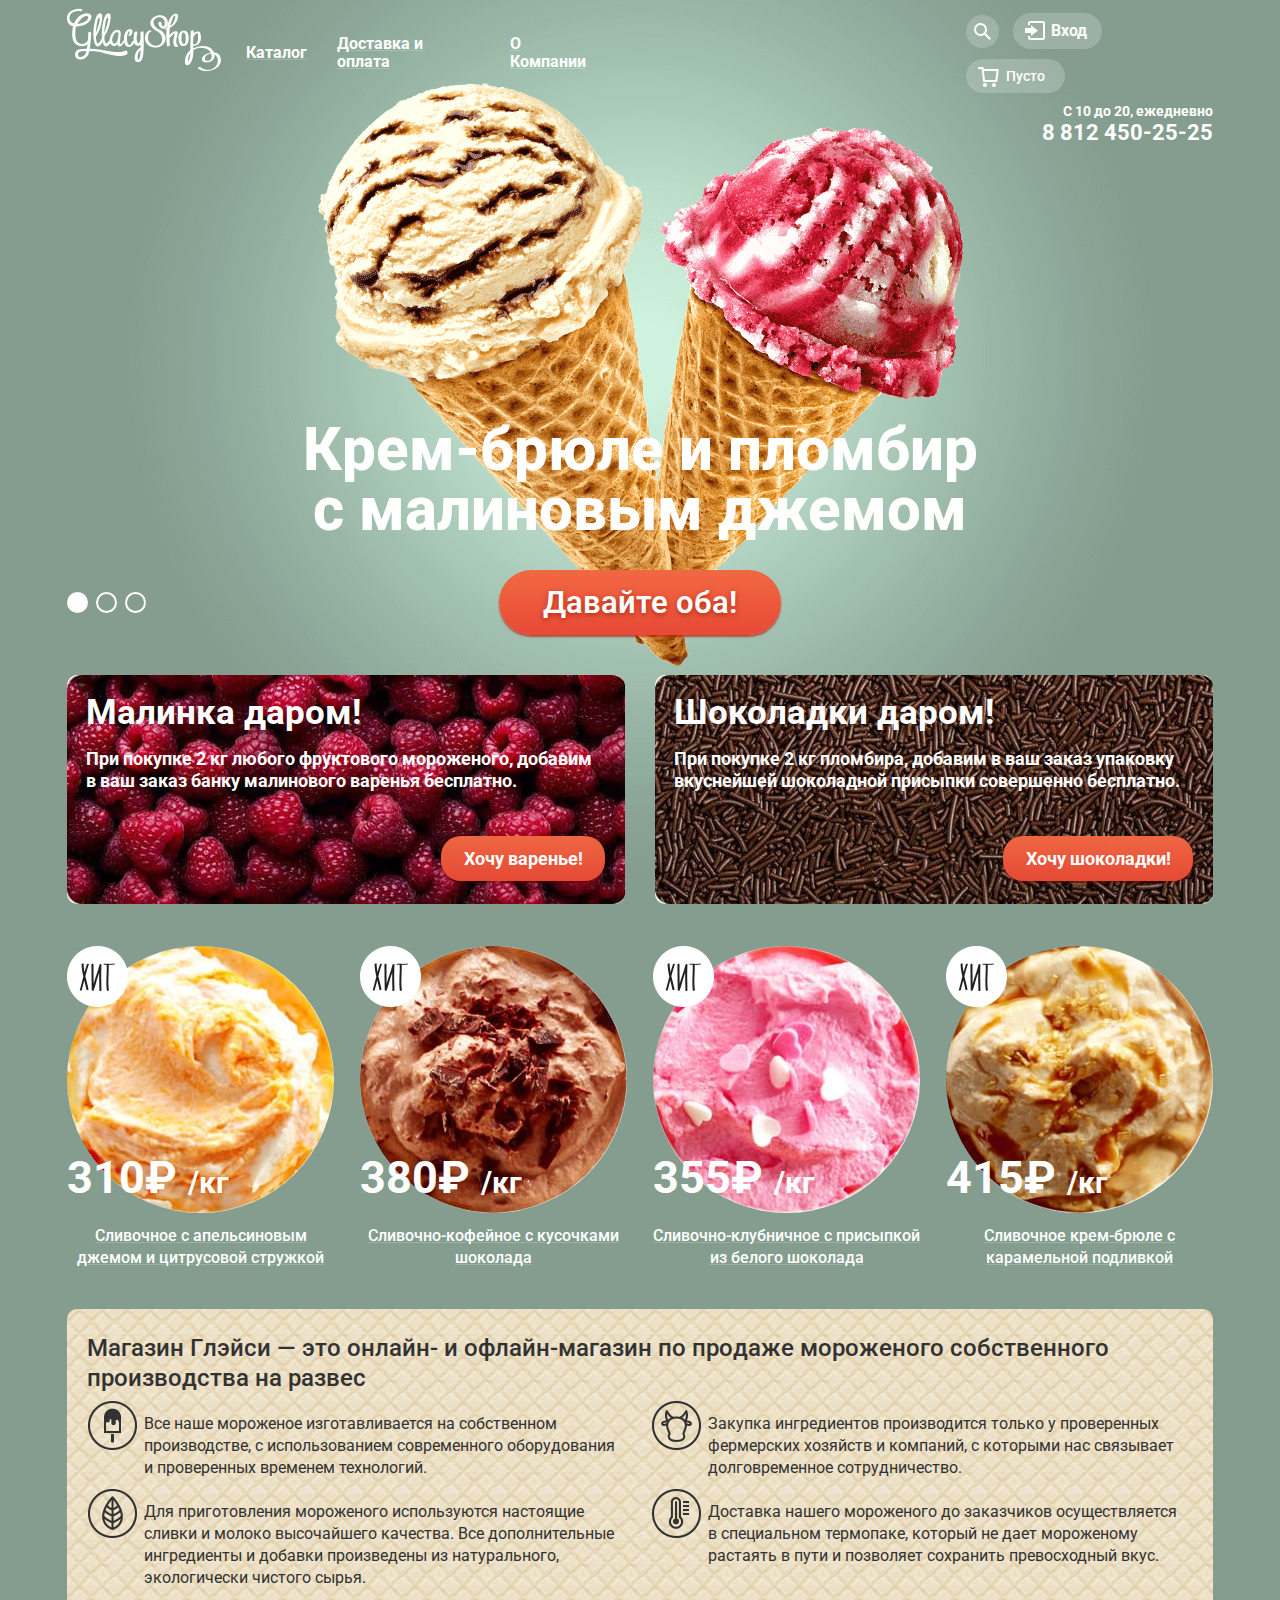
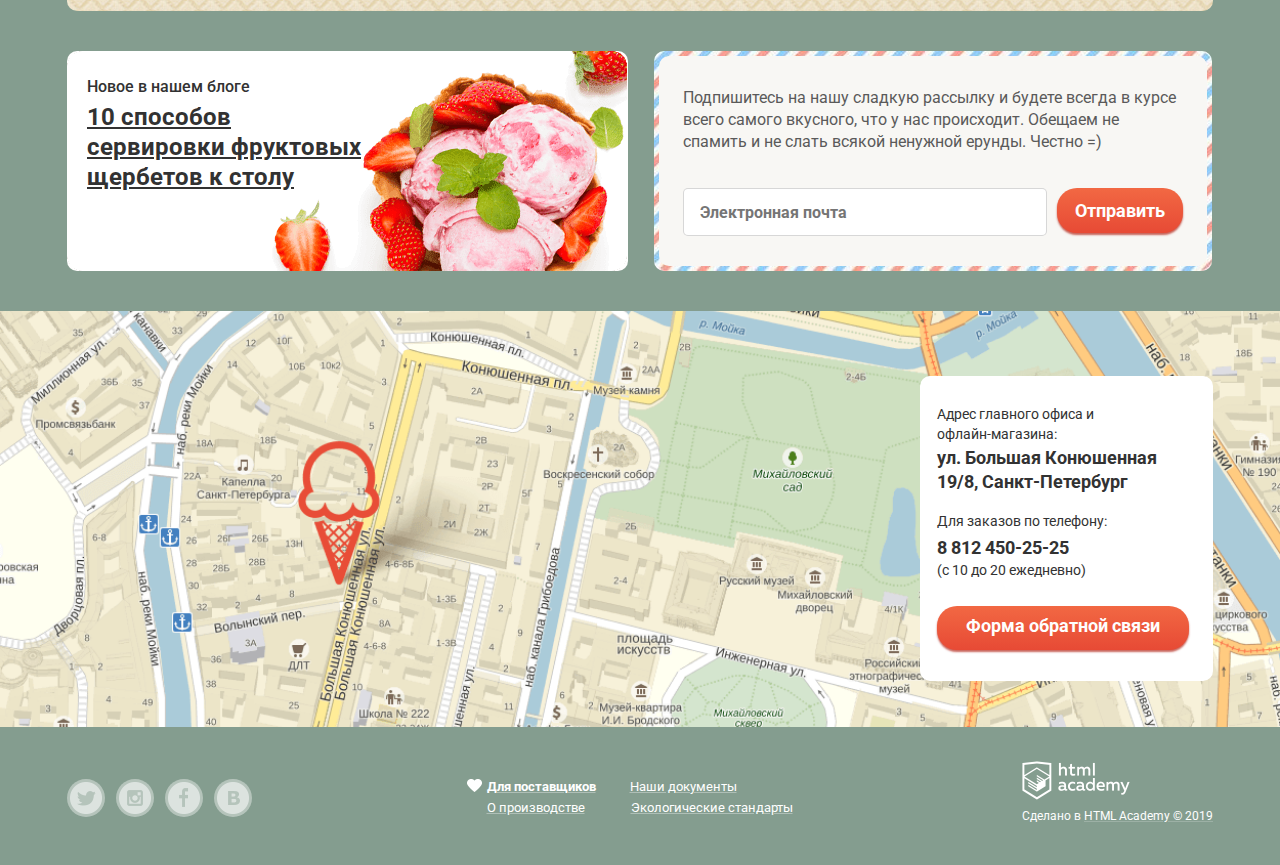
==== commit b1ce2e95: "Правит отступы для главной страницы" ====
--- a/index.html
+++ b/index.html
@@ -204,16 +204,17 @@
               </li>
               <li class="feature-item">
                 <img class="seo-feature-icon" src="img/cow-icon.svg" width="49" height="49" alt="">
+                <p class="feature-description">Закупка ингредиентов производится только
+                  у проверенных фермерских хозяйств и компаний, с которыми нас связывает
+                  долговременное сотрудничество.</p>
+
+              </li>
+              <li class="feature-item">
+                <img class="seo-feature-icon" src="img/leaf-icon.svg" width="49" height="49" alt="">
                 <p class="feature-description">Для приготовления мороженого используются
                   настоящие сливки и молоко высочайшего качества. Все дополнительные
                   ингредиенты и добавки произведены из натурального, экологически
                   чистого сырья.</p>
-              </li>
-              <li class="feature-item">
-                <img class="seo-feature-icon" src="img/leaf-icon.svg" width="49" height="49" alt="">
-                <p class="feature-description">Закупка ингредиентов производится только
-                  у проверенных фермерских хозяйств и компаний, с которыми нас связывает
-                  долговременное сотрудничество.</p>
               </li>
               <li class="feature-item">
                 <img class="seo-feature-icon" src="img/thermo-icon.svg" width="49" height="49" alt="">
@@ -257,7 +258,7 @@
         <h2 class="visually-hidden">Секция контактов</h2>
         <div class="map" aria-label="Наш адрес: Санкт-Петербург,
       ул. Б. Конюшенная, д. 19/8">
-          <iframe src="https://yandex.ru/map-widget/v1/-/CCC3fJLg"></iframe>
+          <!-- <iframe src="https://yandex.ru/map-widget/v1/-/CCC3fJLg"></iframe> -->
         </div>
         <div class="container business-card-aligner">
           <div class="business-card">
@@ -302,8 +303,8 @@
         </ul>
         <ul class="menu">
           <li class="menu-item"><a class="link-default" href="#">Для поставщиков</a></li>
+          <li class="menu-item"><a class="link-default" href="#">Наши документы</a></li>
           <li class="menu-item"><a class="link-default" href="#">О производстве</a></li>
-          <li class="menu-item"><a class="link-default" href="#">Наши документы</a></li>
           <li class="menu-item"><a class="link-default" href="#">Экологические стандарты</a></li>
         </ul>
         <div class="made-in">
--- a/css/style.css
+++ b/css/style.css
@@ -53,12 +53,16 @@
   margin-bottom: 140px;
 }
 
+.catalog-page {
+  margin: 0;
+}
+
 .main-navigation {
   display: flex;
-  /* flex-direction: row;
-  justify-content: space-between; */
-
-  width: 1146px;
+  flex-direction: row;
+  /* justify-content: space-between; */
+
+  /* width: 1146px; */
   /* height: 154px; */
   margin: 0;
   padding: 0;
@@ -82,21 +86,12 @@
   display: flex;
   align-items: center;
 
-  margin-right: 320px;
+  margin-right: 351px;
   margin-bottom: 10px;
 
   font-size: 16px;
   font-weight: 700;
   line-height: 18px;
-}
-
-.navigation-item {
-  margin: 0;
-  margin-top: 5px;
-  margin-bottom: 5px;
-  padding: 0;
-  padding-top: 5px;
-  padding-bottom: 5px;
 }
 
 .catalog:hover {
@@ -202,8 +197,14 @@
 }
 
 .navigation-item {
-  padding-left: 18px;
-  padding-right: 18px;
+  margin: 0;
+  margin-top: 5px;
+  margin-bottom: 5px;
+  padding: 0;
+  padding-top: 5px;
+  padding-bottom: 5px;
+  padding-left: 15px;
+  padding-right: 15px;
 
   text-decoration: underline;
   text-decoration-color: rgba(255, 255, 255, 0.2);
@@ -236,10 +237,13 @@
   width: 33px;
   height: 33px;
   margin: 0;
+  margin-right: 9px;
   padding: 0;
 
   border-radius: 50%;
   background-color:rgba(255, 255, 255, 0.2);
+
+  cursor: pointer;
 }
 
 .search-icon,
@@ -280,6 +284,8 @@
   box-shadow: 0 20px 20px rgba(0, 0, 0, 0.4);
   background-color: #f8f7f4;
   border-radius: 5px;
+
+  z-index: 1;
 }
 
 .search-bar-input {
@@ -309,6 +315,7 @@
 .sign-in {
   position: relative;
   margin-left: 5px;
+  margin-right: 12px;
   padding-top: 9px;
   padding-bottom: 9px;
 
@@ -321,7 +328,7 @@
 .sign-in > a {
   margin: 0;
   padding: 0;
-  padding-left: 21px;
+  padding-left: 23px;
 
   font-size: 14px;
   font-weight: 500;
@@ -366,6 +373,8 @@
   box-shadow: 0 20px 20px rgba(0, 0, 0, 0.4);
   background-color: #f8f7f4;
   border-radius: 10px;
+
+  z-index: 1;
 }
 
 .sign-form-email {
@@ -474,8 +483,8 @@
 /* Форма корзины */
 .basket {
   position: relative;
-  margin-left: 5px;
   padding-top: 9px;
+  padding-right: 20px;
   padding-bottom: 9px;
 
   text-decoration: none;
@@ -485,13 +494,16 @@
 }
 
 .full-basket {
+  padding-right: 12px;
+  padding-left: 12px;
+
   background-color: #f7f6f3;
 }
 
 .basket .basket-link-empty {
   margin: 0;
   padding: 0;
-  padding-left: 21px;
+  padding-left: 25px;
 
   font-size: 14px;
   font-weight: 500;
@@ -510,7 +522,7 @@
 .basket .basket-link-full {
   margin: 0;
   padding: 0;
-  padding-left: 21px;
+  padding-left: 24px;
 
   font-size: 14px;
   font-weight: 500;
@@ -545,6 +557,8 @@
   box-shadow: 0 20px 20px rgba(0, 0, 0, 0.4);
   background-color: #f8f7f4;
   border-radius: 5px;
+
+  z-index: 1;
 }
 
 .basket-list {
@@ -645,13 +659,19 @@
   display: flex;
   flex-direction: column;
   align-items: flex-end;
+
+  margin-top: -5px;
 }
 
 .schedule {
   margin: 0;
-  padding: 0;
-
+  margin-bottom: 2px;
+  padding: 0;
+
+  font-size: 14px;
   font-weight: 700;
+  line-height: 16px;
+  color: #ffffff;
 }
 
 .header-tel {
@@ -669,7 +689,7 @@
   position: relative;
 
   margin-bottom: 40px;
-  padding-top: 130px;
+  padding-top: 135px;
 
   text-align: center;
   color: #ffffff;
@@ -689,7 +709,7 @@
 .slide-title {
   width: 700px;
   margin: 0 auto;
-  margin-bottom: 27px;
+  margin-bottom: 30px;
 
   font-size: 60px;
   line-height: 60px;
@@ -698,7 +718,7 @@
 
 .slider-controls {
   position: absolute;
-  bottom: 0;
+  bottom: 19px;
   left: 0;
   z-index: 20;
 
@@ -818,8 +838,8 @@
 .banner-title {
   margin: 0;
   padding: 0;
-  padding-top: 18px;
-  padding-bottom: 18px;
+  padding-top: 17px;
+  padding-bottom: 15px;
 
   font-size: 35px;
   font-weight: 700;
@@ -832,7 +852,7 @@
 
   width: 560px;
   height: 229px;
-  padding-left: 30px;
+  padding-left: 19px;
 
   border-radius: 10px;
 }
@@ -859,7 +879,7 @@
 
   margin: 0;
   padding: 0;
-  padding-bottom: 40px;
+  padding-bottom: 48px;
 
   font-size: 18px;
   font-weight: 700;
@@ -872,10 +892,10 @@
   width: 150px;
   /* height: 46px; */
   margin-right: 20px;
-  padding-top: 10px;
-  padding-right: 15px;
+  padding-top: 11px;
+  padding-right: 20px;
   padding-bottom: 10px;
-  padding-left: 15px;
+  padding-left: 20px;
 
   font-size: 18px;
   font-weight: 700;
@@ -887,6 +907,11 @@
   background-color: #ffffff;
   background-image: linear-gradient(to top, #e74a35 0%, #f26843 100%);
   opacity: 0.99;
+}
+
+.banner-item:first-child .banner-button {
+  padding-right: 7px;
+  padding-left: 7px;
 }
 
 .banner-button:hover {
@@ -908,8 +933,9 @@
   display: flex;
 
   margin: 0;
-  padding: 0;
   margin-bottom: 40px;
+  padding: 0;
+  padding-top: 5px;
 
   list-style: none;
 }
@@ -926,7 +952,7 @@
 
 .hit-price {
   position: absolute;
-  top: -65px;
+  top: -70px;
 
   margin: 0;
   padding: 0;
@@ -957,6 +983,7 @@
   font-weight: 500;
   line-height: 22px;
   color: #ffffff;
+  word-break: break-word;
 
   text-align: center;
   text-decoration: underline;
@@ -964,12 +991,14 @@
 }
 
 .icecream-image {
+  margin-bottom: 5px;
+
   border-radius: 50%;
 }
 
 .hit-icon {
   position: absolute;
-  top: -268px;
+  top: -279px;
 }
 
 .hit-item:hover .item-card,
@@ -1055,7 +1084,7 @@
 }
 
 .seo-wrapper {
-  padding-left: 10px;
+  /* padding-left: 10px; */
 
   background-color: #f1e7d0;
   background-image: url("../img/wafer-bg.jpg");
@@ -1067,13 +1096,14 @@
   margin: 0;
   padding: 0;
   padding-top: 24px;
-  padding-bottom: 24px;
-  padding-left: 18px;
+  padding-bottom: 20px;
+  padding-left: 20px;
 
   font-size: 24px;
   font-weight: 500;
   line-height: 30px;
   color: #323232;
+  font-kerning: none;
 }
 
 .seo-features-list {
@@ -1089,15 +1119,20 @@
 .feature-item {
   position: relative;
 
-  width: 514px;
-  margin-right: 33px;
-  margin-bottom: 30px;
-  margin-left: 20px;
+  width: 539px;
+  margin-right: 25px;
+  margin-bottom: 22px;
+  margin-left: 17px;
+}
+
+.feature-item:nth-child(2n) {
+  margin: 0;
 }
 
 .seo-feature-icon {
   position: absolute;
-  top: -16px;
+  top: -12px;
+  left: 4px;
 }
 
 .feature-description {
@@ -1121,10 +1156,10 @@
 }
 
 .blog-news {
-  width: 560px;
+  width: 555px;
   height: 220px;
-  margin-right: 30px;
-  padding-left: 25px;
+  margin-right: 26px;
+  padding-left: 20px;
 
   background-color: #ffffff;
   background-image: url("../img/strawberry-bg.png");
@@ -1133,6 +1168,9 @@
 }
 
 .blog-title {
+  margin-top: 25px;
+  margin-bottom: 4px;
+
   font-size: 16px;
   font-weight: 500;
   line-height: 22px;
@@ -1155,7 +1193,8 @@
 /* Раздел рассылки */
 .mailing {
   display: flex;
-  width: 560px;
+  width: 555px;
+  margin-right: 1px;
   padding-top: 5px;
   padding-right: 5px;
   padding-bottom: 5px;
@@ -1171,9 +1210,9 @@
   width: 500px;
   /* height: 211px; */
   padding-top: 5px;
-  padding-right: 20px;
+  padding-right: 24px;
   padding-bottom: 5px;
-  padding-left: 20px;
+  padding-left: 24px;
 
   background-color: #f8f7f4;
 
@@ -1185,10 +1224,13 @@
   flex-direction: row;
   justify-content: flex-start;
 
-  margin-top: 40px;
+  margin-top: 35px;
 }
 
 .mailing-text {
+  margin-top: 26px;
+  margin-bottom: 0px;
+
   font-size: 16px;
   font-weight: 400;
   line-height: 22px;
@@ -1209,9 +1251,9 @@
 .mailing-button {
   height: 20px;
   padding-top: 11px;
-  padding-right: 20px;
+  padding-right: 14px;
   padding-bottom: 14px;
-  padding-left: 20px;
+  padding-left: 14px;
 
   font-size: 18px;
   font-weight: 700;
@@ -1241,6 +1283,10 @@
   text-decoration-color: rgba(255, 255, 255, 0.2);
 }
 
+.breadcrumbs-item a {
+  color: #ffffff;
+}
+
 .breadcrumbs-item::after {
   content: "»";
   padding: 0 5px;
@@ -1252,6 +1298,8 @@
 
 .breadcrumbs-item:last-child {
   text-decoration: none;
+
+  pointer-events: none;
 }
 
 .breadcrumbs-item:last-child::after {
@@ -1265,9 +1313,18 @@
 
 .filters fieldset {
   margin: 0;
+  margin-bottom: 14px;
   padding: 0;
 
   border: none;
+}
+
+.filters-form {
+  display: flex;
+  /* justify-content: space-between; */
+  flex-wrap: wrap;
+
+  align-items: center;
 }
 
 .filters-sorting,
@@ -1277,6 +1334,14 @@
   font-weight: 500;
   line-height: 16px;
   color: #ffffff;
+}
+
+.sorting-title {
+  margin-bottom: 5px;
+
+  font-size: 14px;
+  font-weight: 500;
+  line-height: 16px;
 }
 
 .filters-sorting-select {
@@ -1315,6 +1380,8 @@
 
 .custom-filters-sorting {
   position: relative;
+
+  margin-right: 16px;
 }
 
 .custom-arrow {
@@ -1333,13 +1400,24 @@
 /* Ценовой фильтр */
 .filter-price {
   margin: 0;
+  margin-right: 15px;
+  margin-bottom: 14px;
   padding: 0;
 
   border: none;
+}
+
+.price-title {
+  margin-bottom: 5px;
+
+  font-size: 14px;
+  font-weight: 500;
+  line-height: 16px;
 }
 
 .range-filter {
   width: 220px;
+  margin-right: 14px;
   /* margin-top: 49px; */
 }
 
@@ -1353,10 +1431,9 @@
 .range-controls {
   position: relative;
 
-  height: 26px;
-  margin-bottom: 15px;
-  padding-top: 17px;
+  padding-top: 18px;
   padding-right: 22px;
+  padding-bottom: 18px;
   padding-left: 22px;
 
   /* background-color: #f1f1f1; */
@@ -1393,7 +1470,7 @@
 
   border: 8px solid #ffffff;
   background-color: #ababab;
-  box-shadow: 0 2px 1px 0 #cfcfcf;
+  /* box-shadow: 0 2px 1px 0 #cfcfcf; */
   border-radius: 50%;
   cursor: pointer;
 }
@@ -1420,12 +1497,40 @@
   list-style: none;
 }
 
+.filters-fat {
+  margin-bottom: 14px;
+}
+
+.filters-fat-list {
+  display: flex;
+  flex-direction: row;
+
+  margin-right: 10px;
+  padding-top: 4px;
+  padding-right: 15px;
+  /* padding-bottom: 10px; */
+  padding-left: 15px;
+
+  background-color: rgba(157, 177, 165, 0.8);
+  border: none;
+  border-radius: 25px;
+}
+
+.fat-title {
+  margin-bottom: 5px;
+}
+
+.filters-fat-item {
+  margin-right: 20px;
+}
+
 .radio-container {
   display: block;
   position: relative;
 
   margin-bottom: 12px;
-  padding-left: 35px;
+  padding-top: 8px;
+  padding-left: 30px;
 
   user-select: none;
   cursor: pointer;
@@ -1495,6 +1600,33 @@
 }
 
 /* Кастомный чекбокс-фильтр */
+.filler-list {
+  display: flex;
+
+  margin-right: 13px;
+  /* padding-top: 4px; */
+  padding-right: 15px;
+  /* padding-bottom: 4px; */
+  padding-left: 15px;
+
+  background-color: rgba(157, 177, 165, 0.8);
+  border: none;
+  border-radius: 25px;
+}
+
+.filler-title {
+  margin-bottom: 5px;
+}
+
+.filler-list-item {
+  margin-right: 24px;
+  padding-top: 6px;
+}
+
+.filler-list-item:last-child {
+  margin-right: 0;
+}
+
 .checkbox-container {
   display: block;
   position: relative;
@@ -1502,9 +1634,7 @@
   padding-left: 35px;
   margin-bottom: 12px;
 
-  font-size: 22px;
-
-  user-select: none;
+  /* user-select: none; */
   cursor: pointer;
 }
 
@@ -1523,12 +1653,15 @@
   top: 0;
   left: 0;
 
-  width: 20px;
-  height: 20px;
-
-  opacity: 0.8;
+  width: 16px;
+  height: 16px;
+
+  /* opacity: 0.8; */
   border: 2px solid #ffffff;
   border-radius: 3px;
+
+  /* background-image: url("../img/checkbox-off-icon.svg");
+  background-repeat: no-repeat; */
 }
 
 .checkbox-container:hover input ~ .checkbox-mark {
@@ -1537,6 +1670,8 @@
 
 .checkbox-container input:checked ~ .checkbox-mark {
   background-color: #849d8f;
+  /* background-image: url("../img/checkbox-on-icon.svg");
+  background-repeat: no-repeat; */
 }
 
 .checkbox-mark:after {
@@ -1550,11 +1685,11 @@
 }
 
 .checkbox-container .checkbox-mark:after {
-  left: 8px;
-  top: -4px;
-
-  width: 8px;
-  height: 16px;
+  left: 7px;
+  top: -2px;
+
+  width: 6px;
+  height: 12px;
 
   border: solid white;
   border-width: 0 4px 4px 0;
@@ -1566,6 +1701,7 @@
 .filters-button {
   width: 144px;
   height: 36px;
+  margin-top: 5px;
 
   font-size: 16px;
   font-weight: 500;
@@ -1713,12 +1849,12 @@
 /* Раздел контактов */
 .contacts {
   height: 430px;
-  /* margin-bottom: 20px; */
+  margin-bottom: 20px;
 }
 
 .map {
   position: absolute;
-  z-index: -1;
+  z-index: 1;
 
   width: 100%;
   height: 416px;
@@ -1746,8 +1882,11 @@
 
   width: 268px;
   min-height: 260px;
-  margin-top: 60px;
-  padding: 28px 17px;
+  margin-top: 65px;
+  padding-top: 28px;
+  padding-right: 8px;
+  padding-bottom: 17px;
+  padding-left: 17px;
 
   background-color: #ffffff;
   border-radius: 10px;
@@ -1763,7 +1902,7 @@
 
   margin: 0;
   padding: 0;
-  padding-bottom: 12px;
+  padding-bottom: 2px;
 
   font-size: 14px;
   font-weight: 400;
@@ -1774,7 +1913,7 @@
 .card-adress {
   margin: 0;
   padding: 0;
-  padding-bottom: 14px;
+  padding-bottom: 17px;
 
   font-size: 18px;
   font-weight: 700;
@@ -1784,8 +1923,8 @@
 
 .card-teltext {
   margin: 0;
-  padding: 0;
-  padding-bottom: 8px;
+  margin-bottom: 6px;
+  padding: 0;
 
   font-size: 14px;
   font-weight: 400;
@@ -1796,7 +1935,6 @@
 .card-tel {
   margin: 0;
   padding: 0;
-  padding-bottom: 6px;
 
   font-size: 18px;
   font-weight: 700;
@@ -1806,8 +1944,8 @@
 
 .card-schedule {
   margin: 0;
-  padding: 0;
-  padding-bottom: 20px;
+  margin-bottom: 25px;
+  padding: 0;
 
   font-size: 14px;
   font-weight: 400;
@@ -1835,11 +1973,11 @@
 /*  */
 /* Раздел футера */
 .main-footer {
-  margin-bottom: 25px;
+  margin-bottom: 40px;
 }
 
 .main-footer .container-spacebetween {
-  align-items: flex-end;
+  align-items: center;
 }
 
 /* Раздел социальных сетей */
@@ -1848,6 +1986,8 @@
   align-items: center;
 
   margin: 0;
+  margin-top: 10px;
+  margin-right: 38px;
   padding: 0;
 
   list-style: none;
@@ -1886,14 +2026,13 @@
   width: 350px;
   height: 36px;
   margin: 0;
+  margin-top: 5px;
   padding: 0;
 
   list-style: none
 }
 
 .menu-item:first-child {
-  margin-right: 15px;
-
   font-size: 13px;
   font-weight: 700;
   line-height: 18px;
@@ -1910,7 +2049,7 @@
 
 .menu-item {
   margin: 0;
-  margin-right: 20px;
+  margin-right: 34px;
   margin-bottom: 3px;
   padding: 0;
 
@@ -1921,6 +2060,10 @@
 
   text-decoration: underline;
   text-decoration-color: rgba(255, 255, 255, 0.2);
+}
+
+.menu-item:nth-child(3) {
+ margin-right: 46px;
 }
 
 /* Раздел мейдин */
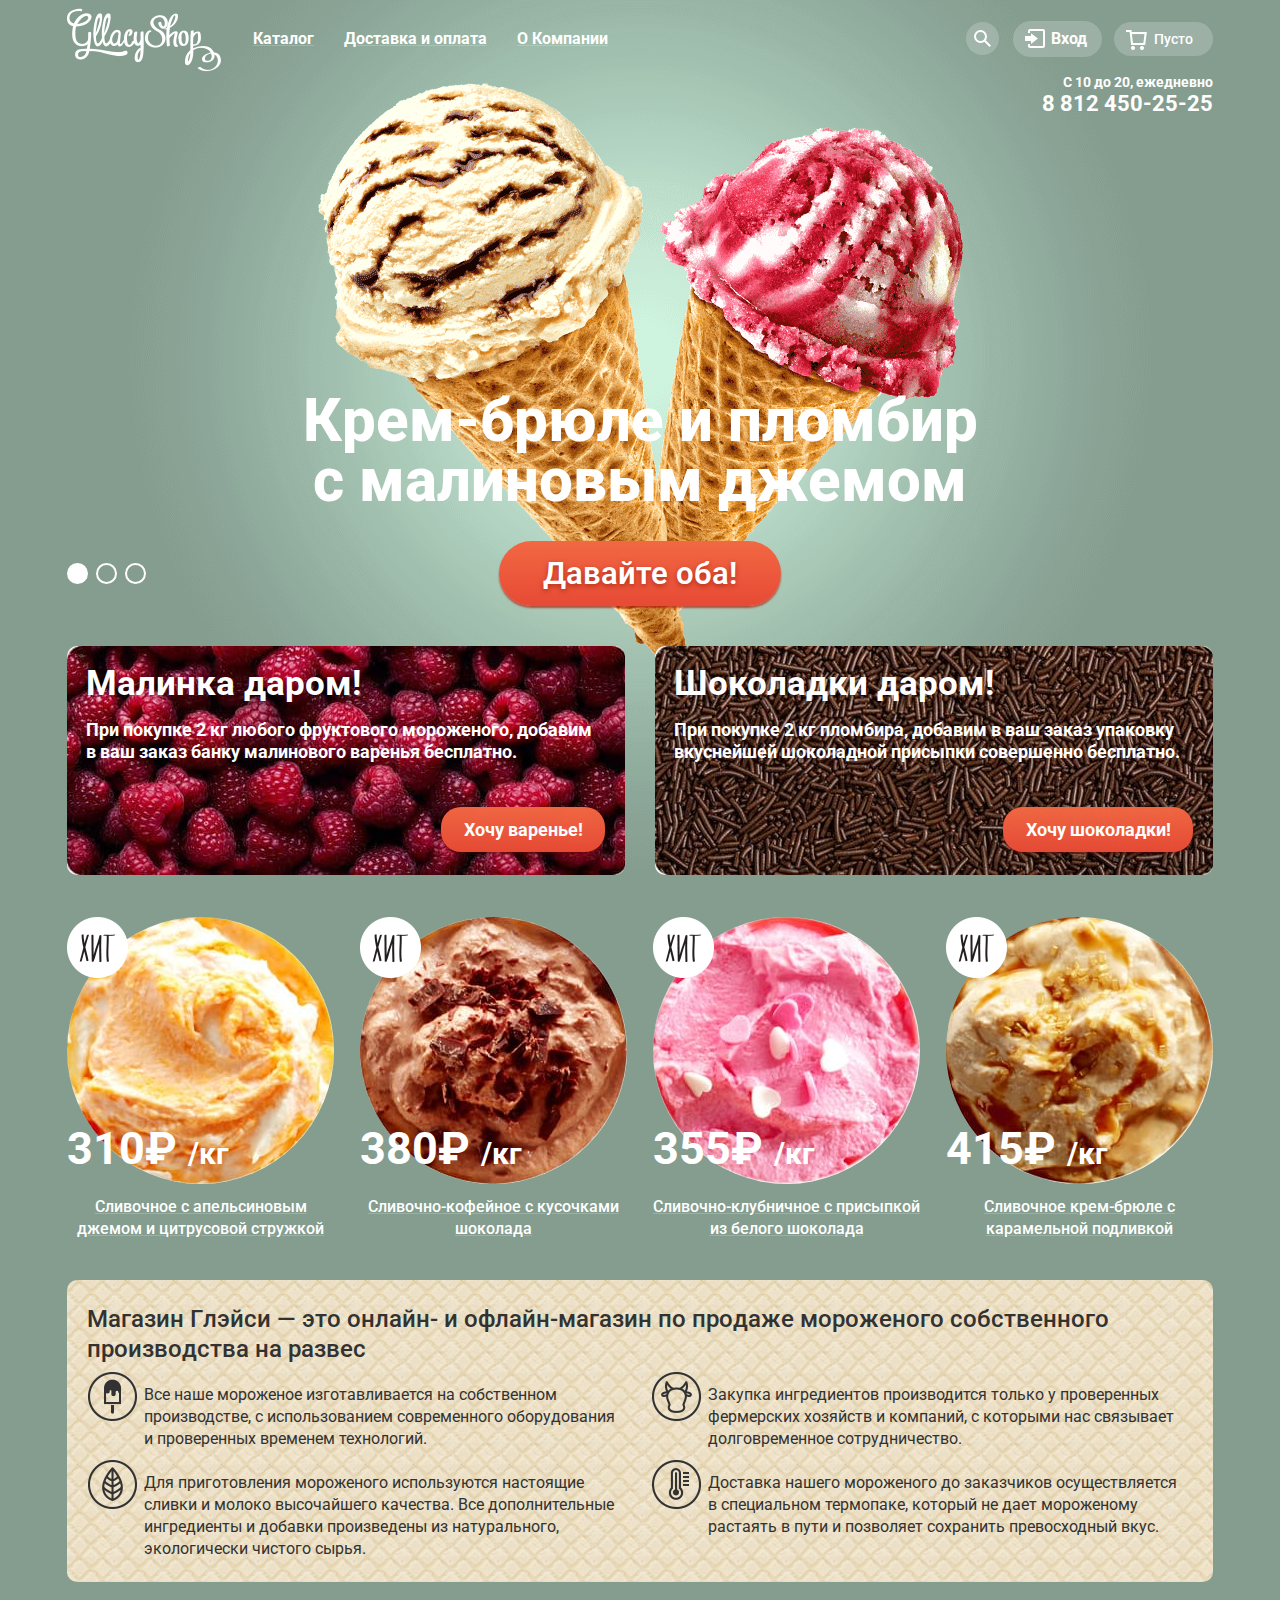
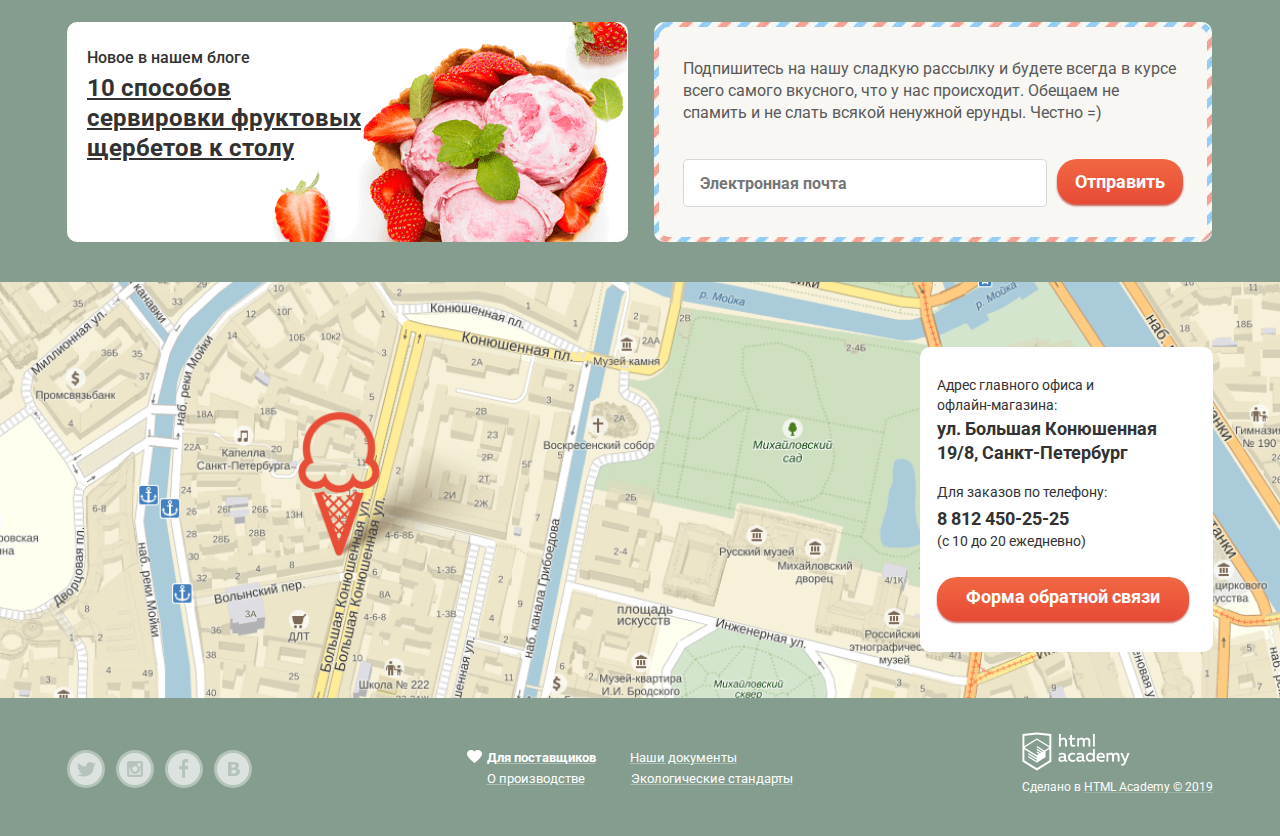
==== commit 115de1e0: "Добавляет задержку выпадающим окнам" ====
--- a/index.html
+++ b/index.html
@@ -22,7 +22,7 @@
             <img src="img/logo.png" width="154" height="64" alt="Глейси">
           </a>
           <ul class="site-navigation">
-            <li class="navigation-item catalog" onclick="myFunction()"><a href="#">Каталог</a>
+            <li class="navigation-item catalog"><a href="#">Каталог</a>
               <ul class="catalog-list">
                 <li class="catalog-list-item">
                   <a class="" href="#">Новинки</a>
--- a/css/style.css
+++ b/css/style.css
@@ -60,7 +60,7 @@
 .main-navigation {
   display: flex;
   flex-direction: row;
-  /* justify-content: space-between; */
+  justify-content: space-between;
 
   /* width: 1146px; */
   /* height: 154px; */
@@ -86,7 +86,8 @@
   display: flex;
   align-items: center;
 
-  margin-right: 351px;
+  /* margin-right: 351px; */
+  margin-right: 336px;
   margin-bottom: 10px;
 
   font-size: 16px;
@@ -94,19 +95,15 @@
   line-height: 18px;
 }
 
-.catalog:hover {
-  text-decoration: none;
-
-  background-color: #f7f6f3;
-  border-radius: 25px;
-}
-
 .catalog:hover > a {
   color: #000000;
 }
 
 .catalog:hover .catalog-list {
-  display: block;
+  /* display: block; */
+  height: 174px;
+
+  transition-delay: 0s;
 }
 
 .catalog:focus,
@@ -121,12 +118,13 @@
 }
 
 .catalog-list {
-  display: none;
+  /* display: none; */
   position: absolute;
   top: 30px;
   left: 0;
 
-  width: 143px;
+  width: 153px;
+  height: 0;
   margin-top: 5px;
   /* height: 171px; */
 
@@ -135,6 +133,10 @@
   border-radius: 5px;
 
   z-index: 1;
+
+  overflow: hidden;
+  transition: height 0s linear;
+  transition-delay: 0.5s;
 }
 
 .show {
@@ -211,6 +213,10 @@
 }
 
 .navigation-item-current {
+  padding-right: 12px;
+  padding-bottom: 8px;
+  padding-top: 8px;
+
   text-decoration: none;
 
   background-color: #d07058;
@@ -269,23 +275,28 @@
 }
 
 .search:hover .search-bar {
-  display: block;
+  height: 84px;
+
+  transition-delay: 0s;
 }
 
 .search-bar {
-  display: none;
   position: absolute;
   top: 37px;
   right: 0;
 
   width: 341px;
-  height: 84px;
+  height: 0;
 
   box-shadow: 0 20px 20px rgba(0, 0, 0, 0.4);
   background-color: #f8f7f4;
   border-radius: 5px;
 
   z-index: 1;
+
+  overflow: hidden;
+  transition: height 0s linear;
+  transition-delay: 0.5s;
 }
 
 .search-bar-input {
@@ -357,24 +368,28 @@
 }
 
 .sign-in:hover .sign-form {
-  display: flex;
+  height: 214px;
+
+  transition-delay: 0s;
 }
 
 .sign-form {
-  display: none;
-  flex-direction: column;
   position: absolute;
   top: 40px;
   left: -187px;
 
   width: 277px;
-  height: 214px;
+  height: 0;
 
   box-shadow: 0 20px 20px rgba(0, 0, 0, 0.4);
   background-color: #f8f7f4;
   border-radius: 10px;
 
   z-index: 1;
+
+  overflow: hidden;
+  transition: height 0s linear;
+  transition-delay: 0.5s;
 }
 
 .sign-form-email {
@@ -494,8 +509,8 @@
 }
 
 .full-basket {
-  padding-right: 12px;
-  padding-left: 12px;
+  padding-right: 14px;
+  padding-left: 18px;
 
   background-color: #f7f6f3;
 }
@@ -540,6 +555,8 @@
 
 .basket:hover .basket-full-form{
   display: flex;
+
+  transition-delay: 2s;
 }
 
 .basket-full-form {
@@ -550,7 +567,7 @@
   left: -424px;
 
   width: 539px;
-  height: 202px;
+  height: 222px;
   padding-top: 20px;
   padding-bottom: 20px;
 
@@ -559,6 +576,8 @@
   border-radius: 5px;
 
   z-index: 1;
+
+  transition-delay: 2s;
 }
 
 .basket-list {
@@ -1268,6 +1287,7 @@
 
   width: 220px;
   margin: 0;
+  margin-top: -15px;
   padding: 0;
 
   list-style: none;
@@ -1306,9 +1326,25 @@
   display: none;
 }
 
+/* Заголововк католога */
+.site-title {
+  margin-bottom: 25px;
+}
+
+.site-text {
+  margin: 0;
+  padding: 0;
+
+  font-size: 35px;
+  font-weight: 700;
+  line-height: 41px;
+  color: #ffffff;
+}
+
+
 /* Раздел фильтров */
 .filters {
-  margin-bottom: 40px;
+  margin-bottom: 25px;
 }
 
 .filters fieldset {
@@ -1338,6 +1374,7 @@
 
 .sorting-title {
   margin-bottom: 5px;
+  margin-left: 14px;
 
   font-size: 14px;
   font-weight: 500;
@@ -1409,6 +1446,7 @@
 
 .price-title {
   margin-bottom: 5px;
+  margin-left: 14px;
 
   font-size: 14px;
   font-weight: 500;
@@ -1416,7 +1454,7 @@
 }
 
 .range-filter {
-  width: 220px;
+  width: 218px;
   margin-right: 14px;
   /* margin-top: 49px; */
 }
@@ -1431,9 +1469,9 @@
 .range-controls {
   position: relative;
 
-  padding-top: 18px;
+  padding-top: 17px;
   padding-right: 22px;
-  padding-bottom: 18px;
+  padding-bottom: 17px;
   padding-left: 22px;
 
   /* background-color: #f1f1f1; */
@@ -1451,10 +1489,10 @@
 }
 
 .range-controls .bar {
-  width: 50%;
+  width: 57%;
   height: 4px;
 
-  margin-left: 20%;
+  margin-left: 14%;
 
   background-color: green;
 }
@@ -1476,11 +1514,11 @@
 }
 
 .range-controls .toggle-min {
-  left: 43px;
+  left: 33px;
 }
 
 .range-controls .toggle-max {
-  left: 130px;
+  left: 131px;
 }
 
 .price-controls {
@@ -1505,9 +1543,6 @@
   display: flex;
   flex-direction: row;
 
-  margin-right: 10px;
-  padding-top: 4px;
-  padding-right: 15px;
   /* padding-bottom: 10px; */
   padding-left: 15px;
 
@@ -1518,10 +1553,12 @@
 
 .fat-title {
   margin-bottom: 5px;
+  margin-left: 14px;
 }
 
 .filters-fat-item {
   margin-right: 20px;
+  padding-top: 6px;
 }
 
 .radio-container {
@@ -1603,9 +1640,9 @@
 .filler-list {
   display: flex;
 
+  width: 688px;
   margin-right: 13px;
   /* padding-top: 4px; */
-  padding-right: 15px;
   /* padding-bottom: 4px; */
   padding-left: 15px;
 
@@ -1616,10 +1653,11 @@
 
 .filler-title {
   margin-bottom: 5px;
+  margin-left: 14px;
 }
 
 .filler-list-item {
-  margin-right: 24px;
+  margin-right: 18px;
   padding-top: 6px;
 }
 
@@ -1734,6 +1772,7 @@
   flex-wrap: wrap;
 
   margin: 0;
+  margin-bottom: 38px;
   padding: 0;
 
   list-style: none;
@@ -1791,12 +1830,18 @@
 }
 
 /* Раздел пагинации */
+.pagination {
+  margin-bottom: 14px;
+}
+
 .pagination-list {
   display: flex;
   justify-content: flex-end;
-
-  margin: 0;
-  margin-bottom: 18px;
+  align-items: center;
+
+  /* width: 1155px; */
+  margin: 0;
+  margin-bottom: 10px;
   padding: 0;
   padding-bottom: 33px;
 
@@ -1808,7 +1853,10 @@
 .pagination-item {
   display: block;
 
-  padding: 9px 13px;
+  padding-top: 4px;
+  padding-right: 8px;
+  padding-bottom: 4px;
+  padding-left: 8px;
 
   font-size: 16px;
   font-weight: 500;
@@ -1837,6 +1885,10 @@
   background-color: #ffffff;
   color: #323232;
   border-radius: 50%;
+}
+
+.pagination-cover:last-child .pagination-item{
+  padding-right: 0;
 }
 
 .pagination-item-disabled {
@@ -2089,6 +2141,102 @@
 }
 
 /* Раздел модального окна */
+@-webkit-keyframes appear {
+  0% {
+    -webkit-transform: translateX(-200%);
+            transform: translateX(-200%);
+  }
+  50% {
+    -webkit-transform: translateX(-100%);
+            transform: translateX(-100%);
+  }
+  100% {
+    -webkit-transform: translateX(0%);
+            transform: translateX(0%);
+  }
+}
+
+@keyframes appear {
+  0% {
+    -webkit-transform: translateX(-200%);
+            transform: translateX(-200%);
+  }
+  50% {
+    -webkit-transform: translateX(-100%);
+            transform: translateX(-100%);
+  }
+  100% {
+    -webkit-transform: translateX(0%);
+            transform: translateX(0%);
+  }
+}
+
+@-webkit-keyframes shake {
+  0% {
+    -webkit-transform: translateX(0);
+            transform: translateX(0);
+  }
+  10%,
+  30%,
+  50%,
+  70%,
+  90% {
+    -webkit-transform: translateX(-5px);
+            transform: translateX(-5px);
+  }
+  20%,
+  40%,
+  60%,
+  80%,
+  100% {
+    -webkit-transform: translateX(5px);
+            transform: translateX(5px);
+  }
+}
+
+@keyframes shake {
+  0% {
+    -webkit-transform: translateX(0);
+            transform: translateX(0);
+  }
+  10%,
+  30%,
+  50%,
+  70%,
+  90% {
+    -webkit-transform: translateX(-5px);
+            transform: translateX(-5px);
+  }
+  20%,
+  40%,
+  60%,
+  80%,
+  100% {
+    -webkit-transform: translateX(5px);
+            transform: translateX(5px);
+  }
+}
+
+.modal-show {
+  display: block;
+
+  -webkit-animation-name: appear;
+          animation-name: appear;
+  -webkit-animation-duration: 500ms;
+          animation-duration: 500ms;
+  -webkit-animation-timing-function: linear;
+          animation-timing-function: linear;
+}
+
+.modal-error {
+  -webkit-animation-name: shake;
+          animation-name: shake;
+  -webkit-animation-duration: 500ms;
+          animation-duration: 500ms;
+  -webkit-animation-timing-function: linear;
+          animation-timing-function: linear;
+}
+
 .modal {
   /* display: block; */
   display: none;
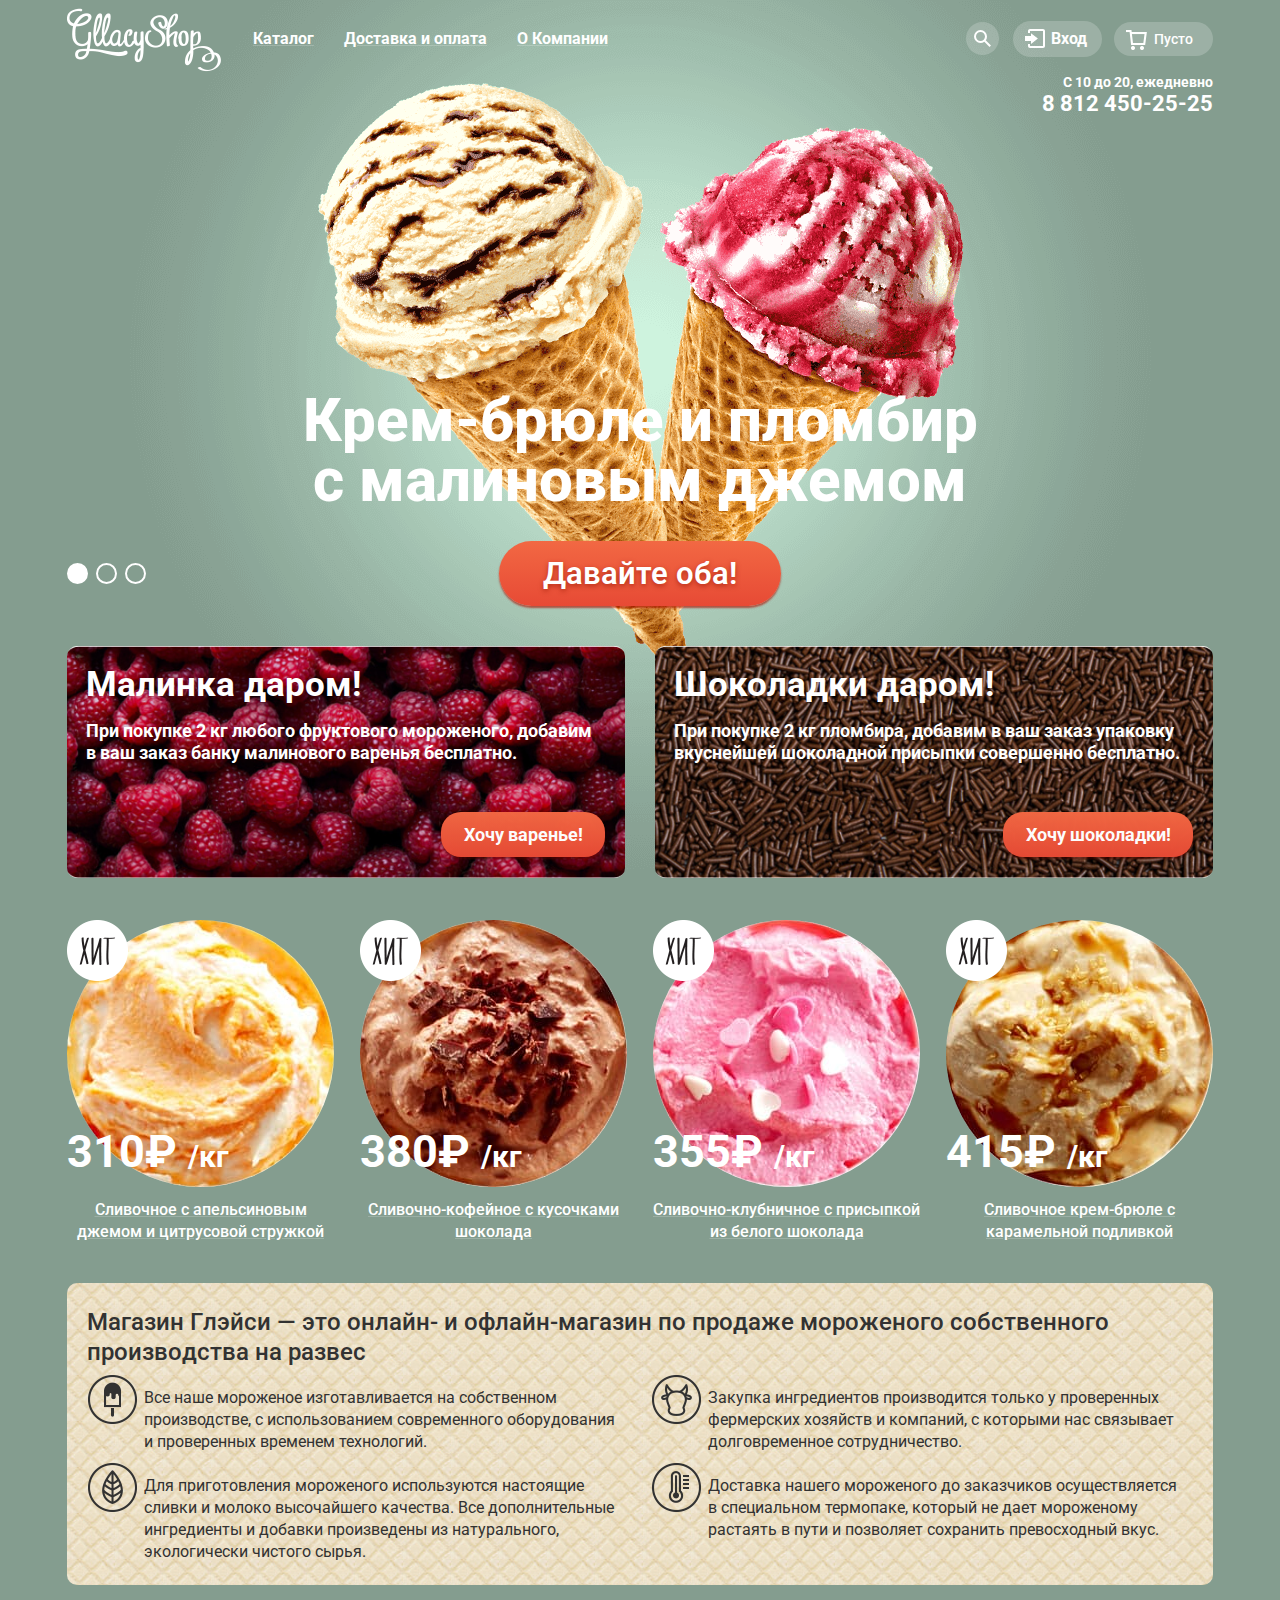
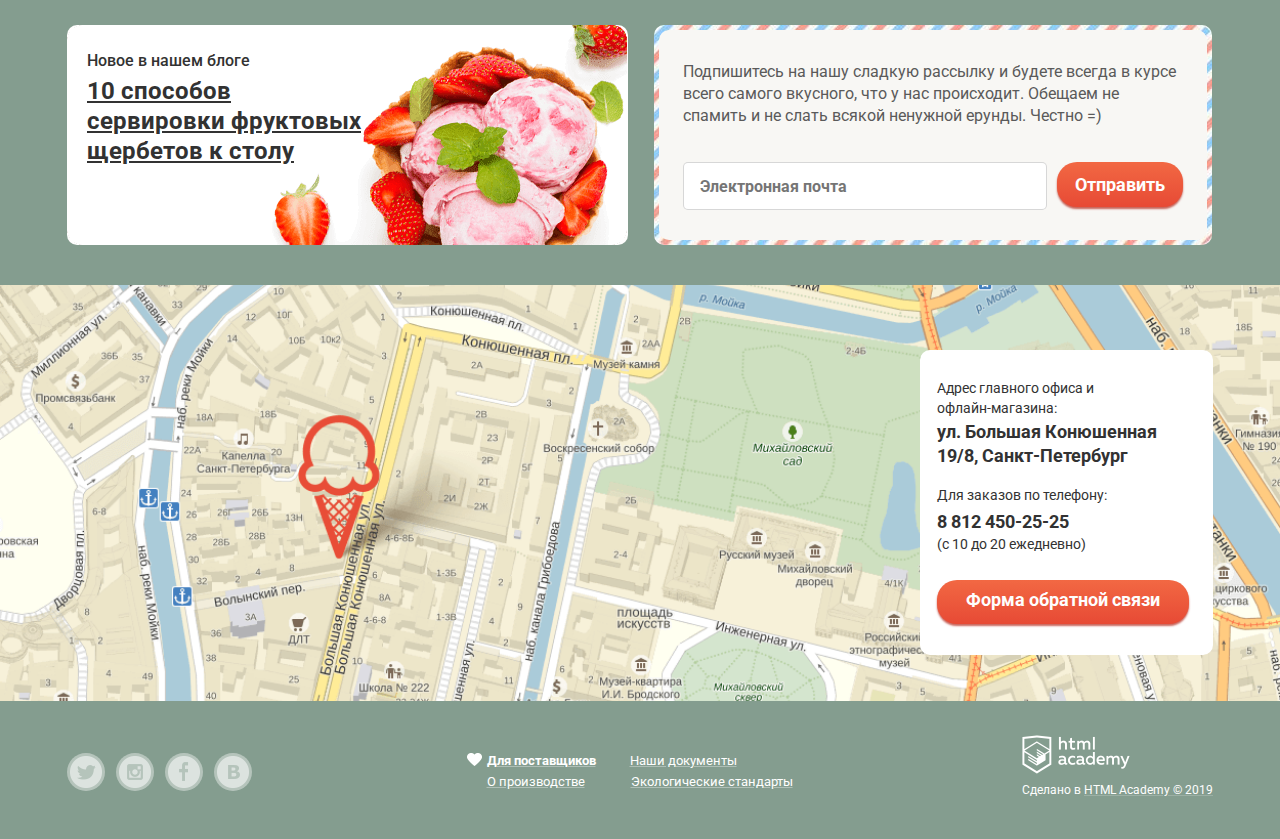
==== commit 7d28dc9e: "Правит переполнение текстом для карточек баннеров. Правит отступы для элементов главного меню" ====
--- a/index.html
+++ b/index.html
@@ -6,7 +6,7 @@
   <title>HTML Academy: Глейси</title>
   <link href="https://fonts.googleapis.com/css?family=Roboto:400,500,700&display=swap&subset=cyrillic" rel="stylesheet">
   <link href="css/normalize.css" rel="stylesheet">
-  <link href="css/style.css" rel="stylesheet">
+  <link href="css/style.min.css" rel="stylesheet">
 </head>
 
 <body>
@@ -258,7 +258,7 @@
         <h2 class="visually-hidden">Секция контактов</h2>
         <div class="map" aria-label="Наш адрес: Санкт-Петербург,
       ул. Б. Конюшенная, д. 19/8">
-          <!-- <iframe src="https://yandex.ru/map-widget/v1/-/CCC3fJLg"></iframe> -->
+          <iframe src="https://yandex.ru/map-widget/v1/-/CCC3fJLg"></iframe>
         </div>
         <div class="container business-card-aligner">
           <div class="business-card">
@@ -268,7 +268,8 @@
             <p class="card-teltext">Для заказов по телефону:</p>
             <a class="card-tel" href="tel:8-812-450-25-25">8 812 450-25-25</a>
             <p class="card-schedule">(с 10 до 20 ежедневно)</p>
-            <a class="button modal-writeus" href="#" onclick="on()">Форма обратной связи</a>
+            <a class="button modal-writeus" href="contact-form.html" aria-label="Вызвать форму обратной связи"
+              onclick="on()">Форма обратной связи</a>
           </div>
         </div>
       </section>
@@ -348,7 +349,7 @@
       </div>
     </div>
   </div>
-  <script src="js/script.js"></script>
+  <script src="js/script.min.js"></script>
 </body>
 
 </html>
--- a/css/style.min.css
+++ b/css/style.min.css
@@ -0,0 +1 @@
+body{margin:0 auto;padding:0;font-family:"Roboto",Arial,sans-serif;font-size:16px;font-weight:400;line-height:24px;color:#fff;background-color:#849d8f}a{text-decoration:none}.visually-hidden{position:absolute;clip:rect(0 0 0 0);width:1px;height:1px;margin:-1px}.container{width:1146px;margin:0 auto;padding:0 27px}.container-flex{display:-webkit-box;display:-ms-flexbox;display:flex}.container-spacebetween{display:-webkit-box;display:-ms-flexbox;display:flex;-webkit-box-pack:justify;-ms-flex-pack:justify;justify-content:space-between}.main-header{margin-bottom:140px}.catalog-page{margin:0}.main-navigation{display:-webkit-box;display:-ms-flexbox;display:flex;-webkit-box-orient:horizontal;-webkit-box-direction:normal;-ms-flex-direction:row;flex-direction:row;-webkit-box-pack:justify;-ms-flex-pack:justify;justify-content:space-between;margin:0;padding:0;padding-top:8px}.main-header-logo{margin-right:10px}.site-navigation,.catalog-list,.user-navigation{margin:0;padding:0;list-style:none}.site-navigation{display:-webkit-box;display:-ms-flexbox;display:flex;-webkit-box-align:center;-ms-flex-align:center;align-items:center;margin-right:336px;margin-bottom:10px;font-size:16px;font-weight:700;line-height:18px}.catalog:hover>a{color:#000}.catalog:hover .catalog-list{height:174px;-webkit-transition-delay:0s;-o-transition-delay:0s;transition-delay:0s}.catalog:focus,.catalog:active{-webkit-box-shadow:inset 0 2px 1px #696969;box-shadow:inset 0 2px 1px #696969;background-color:#ededed;background-color:#f8f7f4}.catalog{position:relative}.catalog-list{position:absolute;top:30px;left:0;width:153px;height:0;margin-top:5px;-webkit-box-shadow:0 20px 20px rgba(0,0,0,.4);box-shadow:0 20px 20px rgba(0,0,0,.4);background-color:#f8f7f4;border-radius:5px;z-index:1;overflow:hidden;-webkit-transition:height 0s linear;-o-transition:height 0s linear;transition:height 0s linear;-webkit-transition-delay:0.5s;-o-transition-delay:0.5s;transition-delay:0.5s}.show{display:block}.catalog-list .catalog-list-item{padding-top:8px;padding-right:20px;padding-left:20px;padding-bottom:8px}.catalog-list-item a{font-size:14px;font-weight:400;line-height:16px;color:#000}.catalog-list-item:first-child{border-bottom:1px solid #e9e9e9}.catalog-list-item:first-child a{font-weight:700}.catalog-list-item:hover{background-color:#fbded7;border-radius:5px}.catalog-list-item:focus{background-color:#f6b5a5;border-radius:5px}.catalog-list .catalog-list-item-current{padding-top:8px;padding-bottom:8px;background-color:#d07058}.catalog-list-item-current a{padding-top:8px;padding-right:20px;padding-left:20px;padding-bottom:8px;font-size:14px;font-weight:400;line-height:16px;color:#fff}.navigation-item{margin:0;margin-top:5px;margin-bottom:5px;padding:0;padding-top:5px;padding-bottom:5px;padding-left:15px;padding-right:15px;text-decoration:underline;-webkit-text-decoration-color:rgba(255,255,255,.2);text-decoration-color:rgba(255,255,255,.2)}.navigation-item-current{padding-right:12px;padding-bottom:8px;padding-top:8px;text-decoration:none;background-color:#d07058;border-radius:25px}.user-navigation{display:-webkit-box;display:-ms-flexbox;display:flex;-webkit-box-align:center;-ms-flex-align:center;align-items:center;-ms-flex-wrap:wrap;flex-wrap:wrap;margin-bottom:10px;font-size:14px;font-weight:500;line-height:16px}.search{position:relative;width:33px;height:33px;margin:0;margin-right:9px;padding:0;border-radius:50%;background-color:rgba(255,255,255,.2);cursor:pointer}.search-icon,.search-icon-hover{padding-top:8px;padding-left:8px}.search-icon-hover{display:none}.search:hover{background-color:#f8f7f4}.search:hover .search-icon{display:none}.search:hover .search-icon-hover{display:block}.search:hover .search-bar{height:84px;-webkit-transition-delay:0s;-o-transition-delay:0s;transition-delay:0s}.search-bar{position:absolute;top:37px;right:0;width:341px;height:0;-webkit-box-shadow:0 20px 20px rgba(0,0,0,.4);box-shadow:0 20px 20px rgba(0,0,0,.4);background-color:#f8f7f4;border-radius:5px;z-index:1;overflow:hidden;-webkit-transition:height 0s linear;-o-transition:height 0s linear;transition:height 0s linear;-webkit-transition-delay:0.5s;-o-transition-delay:0.5s;transition-delay:0.5s}.search-bar-input{width:301px;height:44px;margin:0;margin-top:15px;margin-right:10px;margin-bottom:15px;margin-left:10px;padding:0;padding-left:15px;font-size:14px;font-weight:400;line-height:24px;color:rgba(157,177,165,.2);border:1px solid #d3d3d2;background-color:#fff;border-radius:5px}.sign-in{position:relative;margin-left:5px;margin-right:12px;padding-top:9px;padding-bottom:9px;text-decoration:none;border-radius:25px;background-color:rgba(255,255,255,.2)}.sign-in>a{margin:0;padding:0;padding-left:23px;font-size:14px;font-weight:500;line-height:16px;color:#fff}.sign-in .sign-in-text::before{position:absolute;top:8px;left:12px;content:url(../img/entry-icon.svg)}.sign-in:hover{background-color:#f8f7f4}.sign-in:hover>a{color:#323232}.sign-in:hover .sign-in-text::before{content:url(../img/entry-icon-hover.svg)}.sign-in:hover .sign-form{height:214px;-webkit-transition-delay:0s;-o-transition-delay:0s;transition-delay:0s}.sign-form{position:absolute;top:40px;left:-187px;width:277px;height:0;-webkit-box-shadow:0 20px 20px rgba(0,0,0,.4);box-shadow:0 20px 20px rgba(0,0,0,.4);background-color:#f8f7f4;border-radius:10px;z-index:1;overflow:hidden;-webkit-transition:height 0s linear;-o-transition:height 0s linear;transition:height 0s linear;-webkit-transition-delay:0.5s;-o-transition-delay:0.5s;transition-delay:0.5s}.sign-form-email{width:226px;height:39px;margin-top:20px;margin-left:20px;padding-top:5px;padding-left:15px;border:1px solid #d3d3d2;background-color:#fff;border-radius:5px}.sign-form-password{width:226px;height:39px;margin-top:20px;margin-left:20px;padding-top:5px;padding-left:15px;border:1px solid #d3d3d2;background-color:#fff;border-radius:5px}.sign-form-container{display:-webkit-box;display:-ms-flexbox;display:flex;-webkit-box-orient:horizontal;-webkit-box-direction:normal;-ms-flex-direction:row;flex-direction:row;-webkit-box-pack:start;-ms-flex-pack:start;justify-content:flex-start}.button{display:block;width:100px;vertical-align:middle;text-align:center;line-height:38px;background-color:#e84d37;-webkit-box-shadow:0 2px 2px rgba(172,16,0,.64);box-shadow:0 2px 2px rgba(172,16,0,.64);background-color:#fff;background-image:-webkit-gradient(linear,left bottom,left top,from(#e74a35),to(#f26843));background-image:-webkit-linear-gradient(bottom,#e74a35 0%,#f26843 100%);background-image:-o-linear-gradient(bottom,#e74a35 0%,#f26843 100%);background-image:linear-gradient(to top,#e74a35 0%,#f26843 100%);border-radius:20px}.sign-link-wrapper{display:-webkit-box;display:-ms-flexbox;display:flex;-webkit-box-orient:vertical;-webkit-box-direction:normal;-ms-flex-direction:column;flex-direction:column;margin-top:12px}.button:hover{-webkit-box-shadow:0 2px 2px #ac1000;box-shadow:0 2px 2px #ac1000;background-color:rgba(255,255,255,.2);background-color:#fff;background-image:-webkit-gradient(linear,left bottom,left top,from(#e74a35),to(#f26843));background-image:-webkit-linear-gradient(bottom,#e74a35 0%,#f26843 100%);background-image:-o-linear-gradient(bottom,#e74a35 0%,#f26843 100%);background-image:linear-gradient(to top,#e74a35 0%,#f26843 100%)}.button:active{-webkit-box-shadow:inset 0 2px 2px #942718;box-shadow:inset 0 2px 2px #942718;background-color:rgba(0,0,0,.07);background-color:#fff;background-image:-webkit-gradient(linear,left bottom,left top,from(#f26843),to(#e74a35));background-image:-webkit-linear-gradient(bottom,#f26843 0%,#e74a35 100%);background-image:-o-linear-gradient(bottom,#f26843 0%,#e74a35 100%);background-image:linear-gradient(to top,#f26843 0%,#e74a35 100%)}.sign-in-button{-ms-flex-item-align:start;align-self:flex-start;height:38px;margin:0;margin-top:15px;margin-right:20px;margin-left:20px;padding:0;line-height:38px}.button-text{font-size:18px;font-weight:700;line-height:38px;color:#fefefe}.sign-form-link{font-size:13px;font-weight:400;line-height:24px;color:#323232;text-decoration:underline;-webkit-text-decoration-color:rgba(0,0,0,.2);text-decoration-color:rgba(0,0,0,.2)}.basket{position:relative;padding-top:9px;padding-right:20px;padding-bottom:9px;text-decoration:none;border-radius:25px;background-color:rgba(255,255,255,.2)}.full-basket{padding-right:14px;padding-left:18px;background-color:#f7f6f3}.basket .basket-link-empty{margin:0;padding:0;padding-left:25px;font-size:14px;font-weight:500;line-height:16px;color:#fff}.basket .basket-link-empty::before{position:absolute;top:8px;left:12px;content:url(../img/basket-icon.svg)}.basket .basket-link-full{margin:0;padding:0;padding-left:24px;font-size:14px;font-weight:500;line-height:16px;color:#323232}.basket .basket-link-full::before{position:absolute;top:8px;left:12px;content:url(../img/basket-full-icon.svg)}.basket:hover .basket-full-form{display:-webkit-box;display:-ms-flexbox;display:flex;-webkit-transition-delay:2s;-o-transition-delay:2s;transition-delay:2s}.basket-full-form{display:none;-webkit-box-orient:vertical;-webkit-box-direction:normal;-ms-flex-direction:column;flex-direction:column;position:absolute;top:38px;left:-424px;width:539px;height:222px;padding-top:20px;padding-bottom:20px;-webkit-box-shadow:0 20px 20px rgba(0,0,0,.4);box-shadow:0 20px 20px rgba(0,0,0,.4);background-color:#f8f7f4;border-radius:5px;z-index:1;-webkit-transition-delay:2s;-o-transition-delay:2s;transition-delay:2s}.basket-list{display:-webkit-box;display:-ms-flexbox;display:flex;-webkit-box-orient:vertical;-webkit-box-direction:normal;-ms-flex-direction:column;flex-direction:column;margin-right:14px;margin-bottom:16px;margin-left:14px;border-bottom:1px solid #e9e9e9}.basket-list-item{position:relative;display:-webkit-box;display:-ms-flexbox;display:flex;-webkit-box-align:center;-ms-flex-align:center;align-items:center;width:485px;padding-bottom:5px}.basket-item-small{margin-right:14px}.basket-list-item::before{position:absolute;content:url(../img/small-cross.png);top:15px;left:-25px;width:11px;height:11px}.basket-item-description{width:220px;margin-right:32px}.basket-item-kg{margin-right:29px}.basket-item-description,.basket-item-kg,.price-per-kg,.item-total-price{font-size:13px;font-weight:400;line-height:16px;color:#323232}.price-per-kg{color:#999}.basket-price-total{-ms-flex-item-align:end;align-self:flex-end;margin:0;margin-right:16px;padding:0;padding-bottom:15px;font-size:15px;font-weight:700;line-height:18px;color:#323232}.basket:hover>a{color:#000}.basket-button{-ms-flex-item-align:end;align-self:flex-end;width:170px;margin-right:14px;padding:0;padding-bottom:6px}.navigation-item>a{font-size:16px;font-weight:700;line-height:18px;color:#fff}.schedule-card{display:-webkit-box;display:-ms-flexbox;display:flex;-webkit-box-orient:vertical;-webkit-box-direction:normal;-ms-flex-direction:column;flex-direction:column;-webkit-box-align:end;-ms-flex-align:end;align-items:flex-end;margin-top:-5px}.schedule{margin:0;margin-bottom:2px;padding:0;font-size:14px;font-weight:700;line-height:16px;color:#fff}.header-tel{margin:0;padding:0;font-size:22px;font-weight:700;line-height:24px}.slider{position:relative;margin-bottom:40px;padding-top:135px;text-align:center;color:#fff}.slider-list{margin:0;padding:0;list-style:none}.slide{display:none}.slide-title{width:700px;margin:0 auto;margin-bottom:30px;font-size:60px;line-height:60px;font-weight:800}.slider-controls{position:absolute;bottom:19px;left:0;z-index:20;font-size:0}.slider-controls label{display:inline-block;vertical-align:top;width:17px;height:17px;margin-right:8px;background-color:transparent;border:2px solid #fff;border-radius:50%;cursor:pointer}.slide-button{display:inline-block;vertical-align:top;padding:12px 44px;font-weight:600;font-size:31px;line-height:41px;text-align:center;color:#fff;text-decoration:none;text-shadow:0 2px 5px rgba(160,32,11,.76);background:#f26843;background:-webkit-gradient(linear,left top,left bottom,from(#f26843),to(#e74a35));background:-webkit-linear-gradient(top,#f26843 0%,#e74a35 100%);background:-o-linear-gradient(top,#f26843 0%,#e74a35 100%);background:linear-gradient(to bottom,#f26843 0%,#e74a35 100%);border-radius:50px;-webkit-box-shadow:0 2px 2px rgba(172,16,0,.64);box-shadow:0 2px 2px rgba(172,16,0,.64);border:none;cursor:pointer}.slide-button:hover{background:-webkit-gradient(linear,left top,left bottom,from(#f58669),to(#ec6f5e));background:-webkit-linear-gradient(top,#f58669 0%,#ec6f5e 100%);background:-o-linear-gradient(top,#f58669 0%,#ec6f5e 100%);background:linear-gradient(to bottom,#f58669 0%,#ec6f5e 100%);-webkit-box-shadow:0 2px 2px rgba(172,16,0,1);box-shadow:0 2px 2px rgba(172,16,0,1)}.slide-button:active{background:-webkit-gradient(linear,left top,left bottom,from(#d84732),to(#e1613e));background:-webkit-linear-gradient(top,#d84732 0%,#e1613e 100%);background:-o-linear-gradient(top,#d84732 0%,#e1613e 100%);background:linear-gradient(to bottom,#d84732 0%,#e1613e 100%);-webkit-box-shadow:inset 0 2px 2px rgba(172,16,0,1);box-shadow:inset 0 2px 2px rgba(172,16,0,1)}#product-1:checked~.site-wrapper{background-color:#849d8f;background-image:url(../img/icecream_1_and_2.png)}#product-2:checked~.site-wrapper{background-color:#8996a6;background-image:url(../img/icecream_3_and_4.png)}#product-3:checked~.site-wrapper{background-color:#9d8b84;background-image:url(../img/icecream_5_and_6.png)}#product-1:checked~.site-wrapper #slide1,#product-2:checked~.site-wrapper #slide2,#product-3:checked~.site-wrapper #slide3{display:block}#product-1:checked~.site-wrapper label[for="product-1"],#product-2:checked~.site-wrapper label[for="product-2"],#product-3:checked~.site-wrapper label[for="product-3"]{background-color:#fff}.site-wrapper{min-width:940px;background-color:#849d8f;background-image:url(../img/icecream_1_and_2.png);background-repeat:no-repeat;background-position:top center}.site-wrapper::before,.site-wrapper::after{content:"";visibility:hidden}.site-wrapper::before{background-image:url(img/slider-item2.png)}.site-wrapper::after{background-image:url(img/slider-item3.png)}.banner-catalog{display:-webkit-box;display:-ms-flexbox;display:flex;margin:0;margin-bottom:37px;padding:0;list-style:none}.banner-title{margin:0;padding:0;padding-top:17px;padding-bottom:15px;font-size:35px;font-weight:700;line-height:41px}.banner-item{display:-webkit-box;display:-ms-flexbox;display:flex;-webkit-box-orient:vertical;-webkit-box-direction:normal;-ms-flex-direction:column;flex-direction:column;width:560px;padding-top:1px;padding-left:19px;padding-bottom:1px;border-radius:10px}.banner-item:first-child{margin-right:30px;background-color:#d02452;background-image:url(../img/raspberry-bg.jpg);background-size:cover;background-position:center;background-repeat:no-repeat}.banner-item:last-child{background-color:#6e4229;background-image:url(../img/chocolate-bg.jpg);background-size:cover;background-position:center;background-repeat:no-repeat}.banner-text{width:514px;margin:0;margin-bottom:8px;padding:0;padding-bottom:40px;font-size:18px;font-weight:700;line-height:22px;word-break:break-word}.banner-button{-ms-flex-item-align:end;align-self:flex-end;width:150px;margin-right:20px;margin-bottom:20px;padding-top:11px;padding-right:20px;padding-bottom:10px;padding-left:20px;font-size:18px;font-weight:700;line-height:24px;text-decoration:none;color:#fff;-webkit-box-shadow:0 2px 2px rgba(85,8,0,.54);box-shadow:0 2px 2px rgba(85,8,0,.54);background-color:#fff;background-image:-webkit-gradient(linear,left bottom,left top,from(#e74a35),to(#f26843));background-image:-webkit-linear-gradient(bottom,#e74a35 0%,#f26843 100%);background-image:-o-linear-gradient(bottom,#e74a35 0%,#f26843 100%);background-image:linear-gradient(to top,#e74a35 0%,#f26843 100%);opacity:.99}.banner-item:first-child .banner-button{padding-right:7px;padding-left:7px}.banner-button:hover{-webkit-box-shadow:0 1px 2px #ac1000;box-shadow:0 1px 2px #ac1000;background-color:rgba(255,255,255,.2);background-color:#fff;background-image:-webkit-gradient(linear,left bottom,left top,from(#e74a35),to(#f26843));background-image:-webkit-linear-gradient(bottom,#e74a35 0%,#f26843 100%);background-image:-o-linear-gradient(bottom,#e74a35 0%,#f26843 100%);background-image:linear-gradient(to top,#e74a35 0%,#f26843 100%)}.banner-button:active{-webkit-box-shadow:inset 0 2px 2px #942718;box-shadow:inset 0 2px 2px #942718;background-color:rgba(0,0,0,.07);background-color:#fff;background-image:-webkit-gradient(linear,left bottom,left top,from(#f26843),to(#e74a35));background-image:-webkit-linear-gradient(bottom,#f26843 0%,#e74a35 100%);background-image:-o-linear-gradient(bottom,#f26843 0%,#e74a35 100%);background-image:linear-gradient(to top,#f26843 0%,#e74a35 100%)}.hits-catalog{display:-webkit-box;display:-ms-flexbox;display:flex;-ms-flex-wrap:wrap;flex-wrap:wrap;margin:0;margin-bottom:20px;padding:0;padding-top:5px;list-style:none}.hit-item{position:relative;width:267px;margin:0;margin-right:26px;margin-bottom:20px;padding:0}.hit-item:nth-child(4n){margin-right:0}.price-tag{position:relative}.hit-price{position:absolute;top:-70px;margin:0;padding:0;font-size:45px;font-weight:700;line-height:45px;color:#fff}.hit-kg-icon,.hit-ruble-icon{font-size:30px;font-weight:700;line-height:45px;color:#fff}.hit-ruble-icon{font-size:45px}.hit-text{margin:0;padding:0;font-size:16px;font-weight:500;line-height:22px;color:#fff;word-break:break-word;text-align:center;text-decoration:underline;-webkit-text-decoration-color:rgba(255,255,255,.2);text-decoration-color:rgba(255,255,255,.2)}.icecream-image{margin-bottom:5px;border-radius:50%}.hit-icon{position:absolute;top:-279px}.hit-item:hover .item-card,.hit-item:hover .quick-view-button{display:block}.link-default{color:#fff;text-decoration:underline;-webkit-text-decoration-color:rgba(255,255,255,.2);text-decoration-color:rgba(255,255,255,.2)}.link-default:hover,.link-default:active{color:#ffbc9e;text-decoration:underline;-webkit-text-decoration-color:rgba(255,188,158,.2);text-decoration-color:rgba(255,188,158,.2)}.link-form-default{color:#323232;text-decoration:underline;-webkit-text-decoration-color:rgba(50,50,50,.2);text-decoration-color:rgba(50,50,50,.2)}.link-form-default:hover,.link-form-default:active{color:#e84d37;text-decoration:underline;-webkit-text-decoration-color:rgba(232,77,55,.2);text-decoration-color:rgba(232,77,55,.2)}.input-default{font-size:16px;font-weight:400;line-height:24px;color:#999;border:1px solid rgba(178,178,178,.52);background-color:#fff}.input-default:hover{border:2px solid rgba(154,154,154,.52)}.input-default:focus{border:2px solid rgba(46,136,228,.52)}.input-default:valid{font-size:16px;font-weight:700;line-height:24px;color:#323232;border:1px solid rgba(178,178,178,.52)}.seo{margin-bottom:40px}.seo-wrapper{background-color:#f1e7d0;background-image:url(../img/wafer-bg.jpg);background-repeat:repeat;border-radius:10px}.seo-title{margin:0;padding:0;padding-top:24px;padding-bottom:20px;padding-left:20px;font-size:24px;font-weight:500;line-height:30px;color:#323232;-webkit-font-kerning:none;font-kerning:none}.seo-features-list{display:-webkit-box;display:-ms-flexbox;display:flex;-ms-flex-wrap:wrap;flex-wrap:wrap;margin:0;padding:0;list-style:none}.feature-item{position:relative;width:539px;margin-right:25px;margin-bottom:22px;margin-left:17px}.feature-item:nth-child(2n){margin:0}.seo-feature-icon{position:absolute;top:-12px;left:4px}.feature-description{margin:0;padding:0;padding-left:60px;font-size:16px;font-weight:400;line-height:22px;color:#323232}.blog-mailing{margin-bottom:40px}.blog-list{display:-webkit-box;display:-ms-flexbox;display:flex}.blog-news{width:555px;height:220px;margin-right:26px;padding-left:20px;background-color:#fff;background-image:url(../img/strawberry-bg.png);background-repeat:no-repeat;border-radius:10px}.blog-title{margin-top:25px;margin-bottom:4px;font-size:16px;font-weight:500;line-height:22px;color:#323232}.blog-news-title{display:block;width:282px;font-size:24px;font-weight:700;line-height:30px;color:#323232;text-decoration:underline}.mailing{display:-webkit-box;display:-ms-flexbox;display:flex;width:555px;margin-right:1px;padding-top:5px;padding-right:5px;padding-bottom:5px;padding-left:5px;background-image:url(../img/mailing-bg.jpg);background-position:50% 50%;background-repeat:no-repeat;border-radius:10px}.mailing-bg{width:500px;padding-top:5px;padding-right:24px;padding-bottom:5px;padding-left:24px;background-color:#f8f7f4;border-radius:10px}.mailing-signup{display:-webkit-box;display:-ms-flexbox;display:flex;-webkit-box-orient:horizontal;-webkit-box-direction:normal;-ms-flex-direction:row;flex-direction:row;-webkit-box-pack:start;-ms-flex-pack:start;justify-content:flex-start;margin-top:35px}.mailing-text{margin-top:26px;margin-bottom:0;font-size:16px;font-weight:400;line-height:22px;color:#5a5a5a}.mailing-signup-input{width:352px;height:44px;margin-right:10px;padding-left:16px;border:1px solid rgba(178,178,178,.52);background-color:#fff;border-radius:5px}.mailing-button{height:20px;padding-top:11px;padding-right:14px;padding-bottom:14px;padding-left:14px;font-size:18px;font-weight:700;line-height:24px;color:#fefefe}.breadcrumbs-list{display:-webkit-box;display:-ms-flexbox;display:flex;-webkit-box-pack:justify;-ms-flex-pack:justify;justify-content:space-between;width:220px;margin:0;margin-top:-15px;padding:0;list-style:none}.breadcrumbs-item{font-size:14px;font-weight:400;line-height:16px;color:#fff;text-decoration:underline;-webkit-text-decoration-color:rgba(255,255,255,.2);text-decoration-color:rgba(255,255,255,.2)}.breadcrumbs-item a{color:#fff}.breadcrumbs-item::after{content:"»";padding:0 5px;line-height:16px;text-decoration:none}.breadcrumbs-item:last-child{text-decoration:none;pointer-events:none}.breadcrumbs-item:last-child::after{display:none}.site-title{margin-bottom:25px}.site-text{margin:0;padding:0;font-size:35px;font-weight:700;line-height:41px;color:#fff}.filters{margin-bottom:25px}.filters fieldset{margin:0;margin-bottom:14px;padding:0;border:none}.filters-form{display:-webkit-box;display:-ms-flexbox;display:flex;-ms-flex-wrap:wrap;flex-wrap:wrap;-webkit-box-align:center;-ms-flex-align:center;align-items:center}.filters-sorting,.fat-title,.filler-title{font-size:14px;font-weight:500;line-height:16px;color:#fff}.sorting-title{margin-bottom:5px;margin-left:14px;font-size:14px;font-weight:500;line-height:16px}.filters-sorting-select{position:relative;padding-left:10px;font-size:16px;font-weight:500;line-height:18px;color:#fff;width:194px;height:37px;-webkit-appearance:none;-moz-appearance:none;appearance:none;background-color:rgba(157,177,165,.8);border:none;border-radius:25px}.filters-sorting-select:hover{color:#000}.filters-sorting-select:hover~.custom-arrow{border-top:10px solid #000}.filters-sorting-select::-ms-expand{display:none}.custom-filters-sorting{position:relative;margin-right:16px}.custom-arrow{position:absolute;top:13px;left:170px;width:0;height:0;border-left:6px solid transparent;border-right:6px solid transparent;border-top:10px solid #fff}.filter-price{margin:0;margin-right:15px;margin-bottom:14px;padding:0;border:none}.price-title{margin-bottom:5px;margin-left:14px;font-size:14px;font-weight:500;line-height:16px}.range-filter{width:218px;margin-right:14px}.filter-item legend{font-size:14px;font-weight:500;line-height:16px;color:#fff}.range-controls{position:relative;padding-top:17px;padding-right:22px;padding-bottom:17px;padding-left:22px;background-color:rgba(255,255,255,.2);border-radius:25px}.range-controls .scale{width:176px;height:4px;background-color:rgba(248,247,244,.5)}.range-controls .bar{position:absolute;width:44%;height:4px;margin-left:14%;background-color:#f8f7f4}.range-controls .toggle{position:absolute;top:10px;left:0;width:4px;height:4px;padding:0;border:8px solid #fff;background-color:#ababab;border-radius:50%;cursor:pointer}.range-controls .toggle-min{left:33px}.range-controls .toggle-max{left:131px}.price-controls{font-size:0}.filters-fat-list,.filler-list{margin:0;padding:0;list-style:none}.filters-fat{margin-bottom:14px}.filters-fat-list{display:-webkit-box;display:-ms-flexbox;display:flex;-webkit-box-orient:horizontal;-webkit-box-direction:normal;-ms-flex-direction:row;flex-direction:row;padding-left:15px;background-color:rgba(157,177,165,.8);border:none;border-radius:25px}.fat-title{margin-bottom:5px;margin-left:14px}.filters-fat-item{margin-right:20px;padding-top:6px}.radio-container{display:block;position:relative;margin-bottom:12px;padding-top:8px;padding-left:30px;-webkit-user-select:none;-moz-user-select:none;-ms-user-select:none;user-select:none;cursor:pointer}.radio-container input{position:absolute;height:0;width:0;opacity:0;cursor:pointer}.radio-mark{position:absolute;top:5px;left:-4px;width:16px;height:16px;background-color:#849d8f;border:4px solid #fff;border-radius:50%;opacity:.8}.radio-container:hover input~.radio-mark{opacity:1}.radio-container input:checked~.radio-mark{background-color:#849d8f}.radio-mark:after{content:"";position:absolute;display:none}.radio-container input:checked~.radio-mark:after{display:block}.radio-container .radio-mark:after{top:4px;left:4px;width:8px;height:8px;border-radius:50%;background:white}.radio-container,.checkbox-container{font-size:16px;font-weight:500;line-height:18px;color:#fff}.filler-list{display:-webkit-box;display:-ms-flexbox;display:flex;width:688px;margin-right:13px;padding-left:15px;background-color:rgba(157,177,165,.8);border:none;border-radius:25px}.filler-title{margin-bottom:5px;margin-left:14px}.filler-list-item{margin-right:18px;padding-top:6px}.filler-list-item:last-child{margin-right:0}.checkbox-container{display:block;position:relative;padding-left:35px;margin-bottom:12px;cursor:pointer}.checkbox-container input{position:absolute;height:0;width:0;opacity:0;cursor:pointer}.checkbox-mark{position:absolute;top:0;left:0;width:16px;height:16px;border:2px solid #fff;border-radius:3px}.checkbox-container:hover input~.checkbox-mark{opacity:1}.checkbox-container input:checked~.checkbox-mark{background-color:#849d8f}.checkbox-mark:after{content:"";position:absolute;display:none}.checkbox-container input:checked~.checkbox-mark:after{display:block}.checkbox-container .checkbox-mark:after{left:7px;top:-2px;width:6px;height:12px;border:solid white;border-width:0 4px 4px 0;-webkit-transform:rotate(45deg);-ms-transform:rotate(45deg);transform:rotate(45deg)}.filters-button{width:144px;height:36px;margin-top:5px;font-size:16px;font-weight:500;line-height:18px;color:#fff;border:2px solid #fff;background-color:#9cb0a4;border-radius:25px}.filters-button:hover{color:#323232;border:none;background-color:#fbfcfc}.filters-button:active{color:#323232;-webkit-box-shadow:inset 0 2px 1px #696969;box-shadow:inset 0 2px 1px #696969;background-color:#ededed}.goods-list{display:-webkit-box;display:-ms-flexbox;display:flex;-ms-flex-wrap:wrap;flex-wrap:wrap;margin:0;margin-bottom:38px;padding:0;list-style:none}.good-item{position:relative;width:267px;margin:0;margin-right:26px;margin-bottom:41px;padding:0}.good-item:nth-child(4n){margin-right:0}.good-item:hover .item-card,.good-item:hover .quick-view-button{display:block}.item-card{display:none;position:absolute;top:-6px;left:-14px;width:293px;height:405px;-webkit-box-shadow:0 20px 20px rgba(0,0,0,.4);box-shadow:0 20px 20px rgba(0,0,0,.4);background-color:rgba(248,247,244,.2);border-radius:5px;z-index:1}.quick-view-button{display:none;position:absolute;top:335px;left:50px;width:200px;height:44px;font-size:18px;font-weight:700;line-height:38px;color:#fefefe;text-align:center}.pagination{margin-bottom:14px}.pagination-list{display:-webkit-box;display:-ms-flexbox;display:flex;-webkit-box-pack:end;-ms-flex-pack:end;justify-content:flex-end;-webkit-box-align:center;-ms-flex-align:center;align-items:center;margin:0;margin-bottom:10px;padding:0;padding-bottom:33px;list-style:none;border-bottom:1px solid rgba(255,255,255,.3)}.pagination-item{display:block;padding-top:4px;padding-right:8px;padding-bottom:4px;padding-left:8px;font-size:16px;font-weight:500;line-height:18px;color:#fff}.pagination-cover{margin-right:5px}.pagination-item,.pagination-cover:last-child{margin-right:0}.pagination-item:hover:not(.pagination-item-current){background-color:rgba(255,255,255,.2);border-radius:50%}.pagination-item-current{display:block;vertical-align:middle;background-color:#fff;color:#323232;border-radius:50%}.pagination-cover:last-child .pagination-item{padding-right:0}.pagination-item-disabled{pointer-events:none;opacity:.2}.contacts{height:430px;margin-bottom:20px}.map{position:absolute;z-index:1;width:100%;height:416px;margin:0;padding:0;background-image:url(../img/map.png);background-repeat:no-repeat;background-size:cover;background-position:50%}.map iframe{border:none;width:100%;height:416px}.business-card{display:-webkit-box;display:-ms-flexbox;display:flex;-webkit-box-orient:vertical;-webkit-box-direction:normal;-ms-flex-direction:column;flex-direction:column;position:relative;z-index:1;width:268px;min-height:260px;margin-top:65px;padding-top:28px;padding-right:8px;padding-bottom:17px;padding-left:17px;background-color:#fff;border-radius:10px}.business-card-aligner{display:-webkit-box;display:-ms-flexbox;display:flex;-webkit-box-pack:end;-ms-flex-pack:end;justify-content:flex-end}.card-adresstext{width:158px;margin:0;padding:0;padding-bottom:2px;font-size:14px;font-weight:400;line-height:20px;color:#323232}.card-adress{margin:0;padding:0;padding-bottom:17px;font-size:18px;font-weight:700;line-height:24px;color:#323232}.card-teltext{margin:0;margin-bottom:6px;padding:0;font-size:14px;font-weight:400;line-height:20px;color:#323232}.card-tel{margin:0;padding:0;font-size:18px;font-weight:700;line-height:22px;color:#323232}.card-schedule{margin:0;margin-bottom:25px;padding:0;font-size:14px;font-weight:400;line-height:22px;color:#323232}.modal-writeus{width:252px;height:28px;margin:0;padding:0;padding-top:8px;padding-bottom:8px;text-align:center;font-size:18px;font-weight:700;line-height:24px;color:#fefefe;background-color:#ed5a3c}.main-footer{margin-bottom:40px}.main-footer .container-spacebetween{-webkit-box-align:center;-ms-flex-align:center;align-items:center}.social-button-list{display:-webkit-box;display:-ms-flexbox;display:flex;-webkit-box-align:center;-ms-flex-align:center;align-items:center;margin:0;margin-top:10px;margin-right:38px;padding:0;list-style:none}.social-button-container{width:32px;height:32px;margin:0;margin-right:11px;padding:0;padding:3px;opacity:.8;background-color:rgba(255,255,255,.5);border-radius:50%}.social-button-container:hover{opacity:1;background-color:rgba(255,255,255,.7)}.social-button-container:active{opacity:.7;background-color:#e9e9e9}.menu{position:relative;display:-webkit-box;display:-ms-flexbox;display:flex;-ms-flex-wrap:wrap;flex-wrap:wrap;-webkit-box-align:center;-ms-flex-align:center;align-items:center;width:350px;height:36px;margin:0;margin-top:5px;padding:0;list-style:none}.menu-item:first-child{font-size:13px;font-weight:700;line-height:18px;color:#fff}.menu-item:first-child::before{position:absolute;content:url(../img/heart-icon.svg);top:1px;left:-20px}.menu-item{margin:0;margin-right:34px;margin-bottom:3px;padding:0;font-size:13px;font-weight:400;line-height:18px;color:#fff;text-decoration:underline;-webkit-text-decoration-color:rgba(255,255,255,.2);text-decoration-color:rgba(255,255,255,.2)}.menu-item:nth-child(3){margin-right:46px}.made-in{display:-webkit-box;display:-ms-flexbox;display:flex;-webkit-box-orient:vertical;-webkit-box-direction:normal;-ms-flex-direction:column;flex-direction:column}.made-in-text,.made-in-htmlacademy{margin:0;padding:0;font-size:12px;font-weight:400;line-height:18px;color:#fefefe}.made-in-htmlacademy{text-decoration:underline;-webkit-text-decoration-color:rgba(255,255,255,.2);text-decoration-color:rgba(255,255,255,.2)}@-webkit-keyframes appear{0%{-webkit-transform:translateX(-200%);transform:translateX(-200%)}50%{-webkit-transform:translateX(-100%);transform:translateX(-100%)}100%{-webkit-transform:translateX(0%);transform:translateX(0%)}}@keyframes appear{0%{-webkit-transform:translateX(-200%);transform:translateX(-200%)}50%{-webkit-transform:translateX(-100%);transform:translateX(-100%)}100%{-webkit-transform:translateX(0%);transform:translateX(0%)}}@-webkit-keyframes shake{0%{-webkit-transform:translateX(0);transform:translateX(0)}10%,30%,50%,70%,90%{-webkit-transform:translateX(-5px);transform:translateX(-5px)}20%,40%,60%,80%,100%{-webkit-transform:translateX(5px);transform:translateX(5px)}}@keyframes shake{0%{-webkit-transform:translateX(0);transform:translateX(0)}10%,30%,50%,70%,90%{-webkit-transform:translateX(-5px);transform:translateX(-5px)}20%,40%,60%,80%,100%{-webkit-transform:translateX(5px);transform:translateX(5px)}}.modal-show{display:block;-webkit-animation-name:appear;animation-name:appear;-webkit-animation-duration:500ms;animation-duration:500ms;-webkit-animation-timing-function:linear;animation-timing-function:linear}.modal-error{-webkit-animation-name:shake;animation-name:shake;-webkit-animation-duration:500ms;animation-duration:500ms;-webkit-animation-timing-function:linear;animation-timing-function:linear}.modal{display:none;position:fixed;top:15%;left:50%;width:478px;height:443px;margin:0;-webkit-transform:translateX(-50%);-ms-transform:translateX(-50%);transform:translateX(-50%);padding:0;background-color:#f8f7f4;border-radius:5px;z-index:4}.writeus-form{display:-webkit-box;display:-ms-flexbox;display:flex;-webkit-box-orient:vertical;-webkit-box-direction:normal;-ms-flex-direction:column;flex-direction:column;width:429px;min-height:400px}.modal-title-wrapper{display:-webkit-box;display:-ms-flexbox;display:flex;-webkit-box-orient:horizontal;-webkit-box-direction:normal;-ms-flex-direction:row;flex-direction:row}.modal-title{margin:0;margin-top:16px;margin-right:64px;margin-bottom:20px;padding:0;font-size:24px;font-weight:500;line-height:28px;color:#323232}.modal-close{margin-bottom:12px;background-color:transparent;border:none}.writeus-item{margin:0;padding:0}.writeus-item-name,.writeus-item-email,.writeus-item-text{font-size:16px;font-weight:400;line-height:24px;color:#999}.writeus-item-name,.writeus-item-email{width:249px;height:31px;margin:0;margin-bottom:21px;padding:0;padding-top:5px;padding-bottom:4px;padding-left:15px;border:1px solid rgba(178,178,178,.52);background-color:#fff;border-radius:5px}.writeus-item-text{width:413px;height:15px;margin:0;margin-bottom:25px;padding:0;padding-top:15px;padding-bottom:125px;padding-left:15px;border:1px solid rgba(178,178,178,.52);background-color:#fff;border-radius:5px}.writeus-button{-ms-flex-item-align:end;align-self:flex-end;margin:0;margin-left:20px;padding:0;padding-top:10px;padding-right:20px;padding-bottom:10px;padding-left:20px;font-size:18px;font-weight:700;line-height:24px;color:#fefefe}.overlay{position:fixed;display:none;top:0;right:0;bottom:0;left:0;width:100%;height:100%;background-color:rgba(0,0,0,.3);z-index:3;cursor:pointer}
